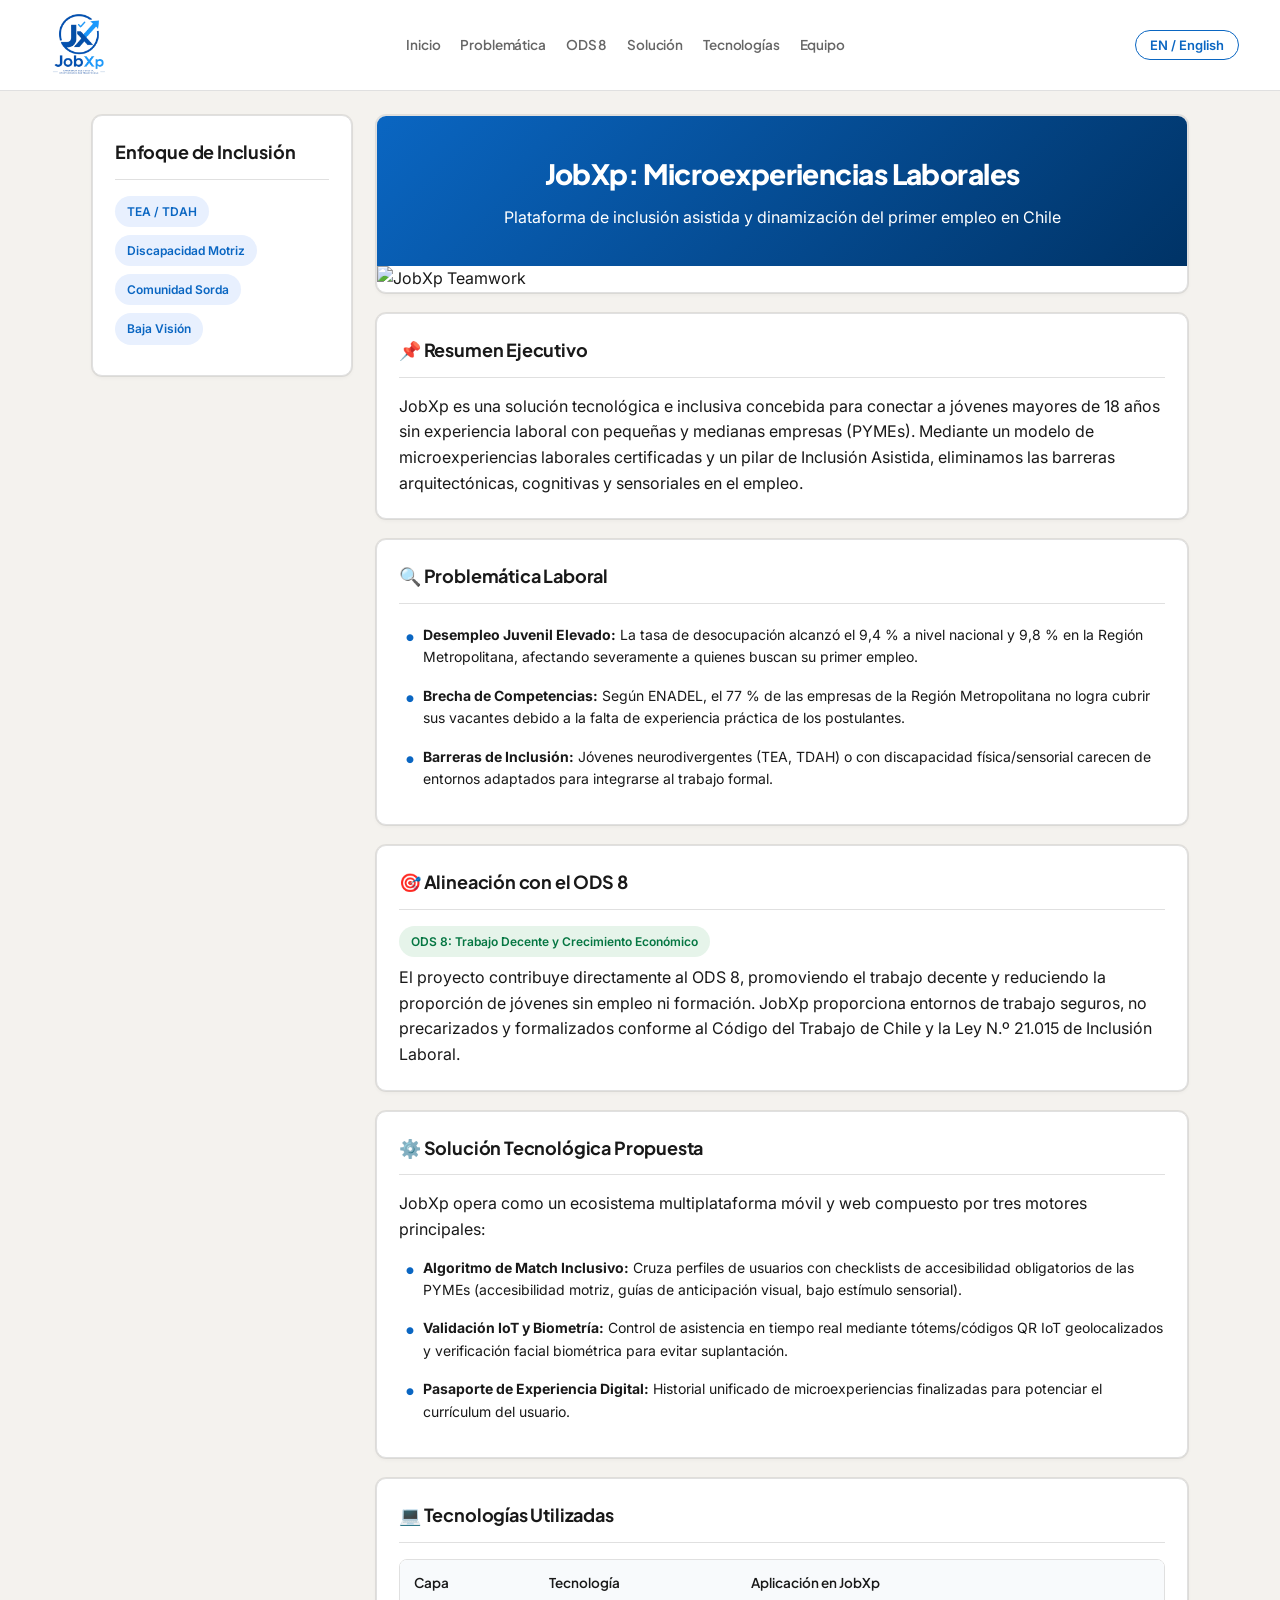
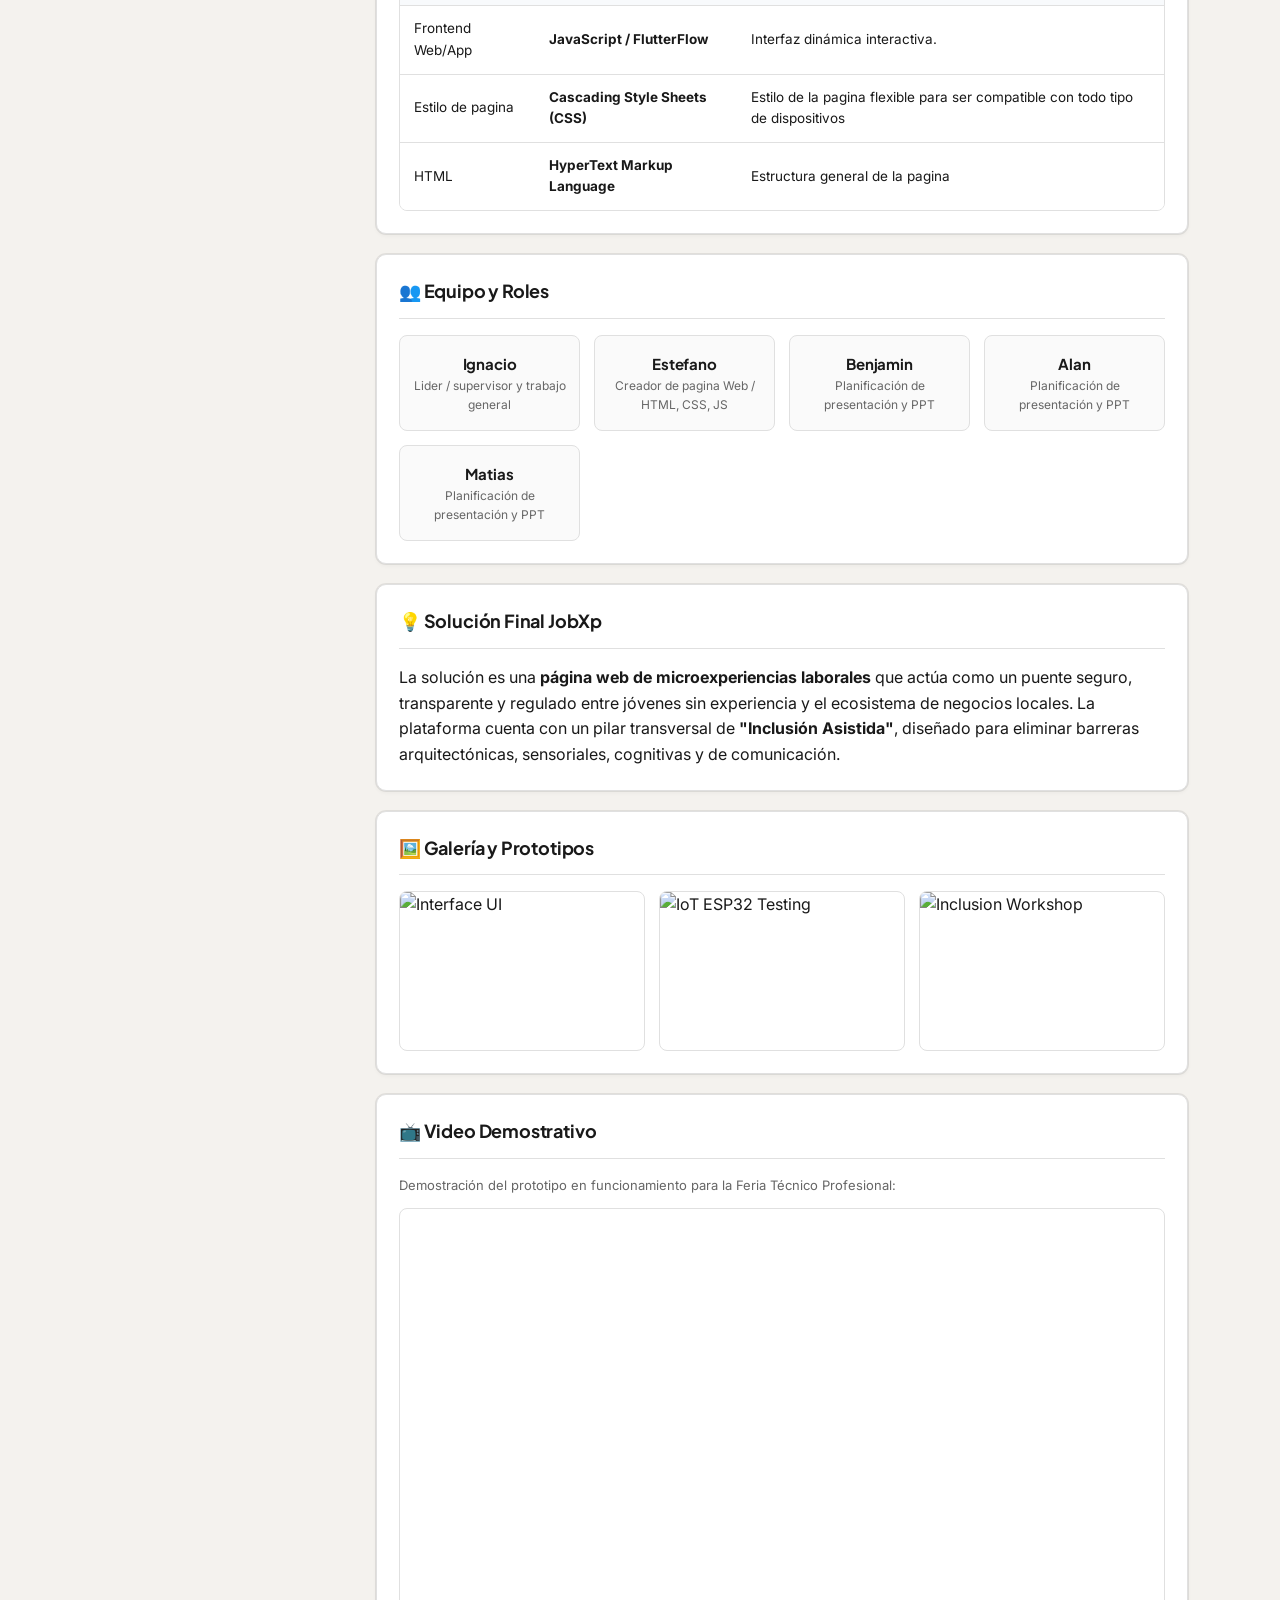
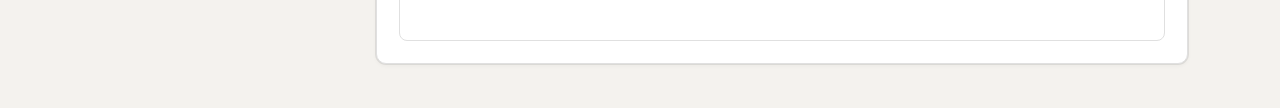
==== index.html @ cc64b08b "sdsdsd" ====
<!DOCTYPE html>
<html lang="es">

<head>
    <meta charset="UTF-8">
    <meta name="viewport" content="width=device-width, initial-scale=1.0">
    <title>JobXp - Conectando Talento Joven e Inclusión Laboral</title>
    <link rel="stylesheet" href="static/css/style.css">
</head>

<body>

    <header>
        <div class="nav-container">
            <div class="logo">
                <img src="static/images/Logo.png" alt="Logo">
            </div>

            <ul class="nav-menu">
                <li class="nav-item"><a href="#intro" data-es="Inicio" data-en="Home">Inicio</a></li>
                <li class="nav-item"><a href="#problem" data-es="Problemática" data-en="Problem">Problemática</a></li>
                <li class="nav-item"><a href="#ods" data-es="ODS 8" data-en="SDG 8">ODS 8</a></li>
                <li class="nav-item"><a href="#solution" data-es="Solución" data-en="Solution">Solución</a></li>
                <li class="nav-item"><a href="#tech" data-es="Tecnologías" data-en="Tech Stack">Tecnologías</a></li>
                <li class="nav-item"><a href="#team" data-es="Equipo" data-en="Team">Equipo</a></li>
            </ul>
            <button class="lang-btn" id="langBtn">EN / English</button>
        </div>
    </header>

    <div class="main-container">

        <aside>
            <div class="card card-hover">
                <div class="card-header">
                    <h3 class="card-title" data-es="Enfoque de Inclusión" data-en="Inclusion Focus">Enfoque de Inclusión
                    </h3>
                </div>
                <span class="badge" data-es="TEA / TDAH" data-en="ASD / ADHD">TEA / TDAH</span>
                <span class="badge" data-es="Discapacidad Motriz" data-en="Motor Disability">Discapacidad Motriz</span>
                <span class="badge" data-es="Comunidad Sorda" data-en="Deaf Community">Comunidad Sorda</span>
                <span class="badge" data-es="Baja Visión" data-en="Low Vision">Baja Visión</span>
            </div>
        </aside>

        <main>

            <section class="card hero-card card-hover" id="intro">
                <div class="hero-banner">
                    <h1 data-es="JobXp: Microexperiencias Laborales" data-en="JobXp: Work Micro-Experiences">JobXp:
                        Microexperiencias Laborales</h1>
                    <p data-es="Plataforma de inclusión asistida y dinamización del primer empleo en Chile"
                        data-en="Assisted inclusion platform boosting youth first-job opportunities in Chile">Plataforma
                        de inclusión asistida y dinamización del primer empleo en Chile</p>
                </div>
                <div class="hero-img-wrapper">
                    <img src="https://images.unsplash.com/photo-1522071820081-009f0129c71c?auto=format&fit=crop&w=1000&q=80"
                        alt="JobXp Teamwork" class="hero-img">
                </div>
            </section>

            <section class="card card-hover">
                <div class="card-header">
                    <h2 class="card-title" data-es="📌 Resumen Ejecutivo" data-en="📌 Executive Summary">📌 Resumen
                        Ejecutivo</h2>
                </div>
                <p class="text-interactive"
                    data-es="JobXp es una solución tecnológica e inclusiva concebida para conectar a jóvenes mayores de 18 años sin experiencia laboral con pequeñas y medianas empresas (PYMEs). Mediante un modelo de microexperiencias laborales certificadas y un pilar de Inclusión Asistida, eliminamos las barreras arquitectónicas, cognitivas y sensoriales en el empleo."
                    data-en="JobXp is an inclusive tech solution designed to connect young adults (+18) without work experience with small and medium businesses (SMEs). Through a certified work micro-experience model and an Assisted Inclusion pillar, we eliminate architectural, cognitive, and sensory barriers to employment.">
                    JobXp es una solución tecnológica e inclusiva concebida para conectar a jóvenes mayores de 18 años
                    sin experiencia laboral con pequeñas y medianas empresas (PYMEs). Mediante un modelo de
                    microexperiencias laborales certificadas y un pilar de Inclusión Asistida, eliminamos las barreras
                    arquitectónicas, cognitivas y sensoriales en el empleo.
                </p>
            </section>

            <section id="problem" class="card card-hover">
                <div class="card-header">
                    <h2 class="card-title" data-es="🔍 Problemática Laboral" data-en="🔍 Labor Problem Breakdown">🔍
                        Problemática Laboral</h2>
                </div>
                <ul class="list-styled">
                    <li data-es="<strong>Desempleo Juvenil Elevado:</strong> La tasa de desocupación alcanzó el 9,4 % a nivel nacional y 9,8 % en la Región Metropolitana, afectando severamente a quienes buscan su primer empleo."
                        data-en="<strong>High Youth Unemployment:</strong> Unemployment reached 9.4% nationally and 9.8% in the Santiago Metropolitan Region, severely impacting first-time job seekers.">
                        <strong>Desempleo Juvenil Elevado:</strong> La tasa de desocupación alcanzó el 9,4 % a nivel
                        nacional y 9,8 % en la Región Metropolitana, afectando severamente a quienes buscan su primer
                        empleo.
                    </li>
                    <li data-es="<strong>Brecha de Competencias:</strong> Según ENADEL, el 77 % de las empresas de la Región Metropolitana no logra cubrir sus vacantes debido a la falta de experiencia práctica de los postulantes."
                        data-en="<strong>Skills Gap:</strong> According to ENADEL, 77% of companies in the Metropolitan Region fail to fill vacancies due to applicants' lack of practical experience.">
                        <strong>Brecha de Competencias:</strong> Según ENADEL, el 77 % de las empresas de la Región
                        Metropolitana no logra cubrir sus vacantes debido a la falta de experiencia práctica de los
                        postulantes.
                    </li>
                    <li data-es="<strong>Barreras de Inclusión:</strong> Jóvenes neurodivergentes (TEA, TDAH) o con discapacidad física/sensorial carecen de entornos adaptados para integrarse al trabajo formal."
                        data-en="<strong>Inclusion Barriers:</strong> Neurodivergent youth (ASD, ADHD) or those with physical/sensory disabilities lack adapted environments to enter formal employment.">
                        <strong>Barreras de Inclusión:</strong> Jóvenes neurodivergentes (TEA, TDAH) o con discapacidad
                        física/sensorial carecen de entornos adaptados para integrarse al trabajo formal.
                    </li>
                </ul>
            </section>

            <section id="ods" class="card card-hover">
                <div class="card-header">
                    <h2 class="card-title" data-es="🎯 Alineación con el ODS 8" data-en="🎯 Alignment with SDG 8">🎯
                        Alineación con el ODS 8</h2>
                </div>
                <span class="badge badge-ods">ODS 8: Trabajo Decente y Crecimiento Económico</span>
                <p class="section-text text-interactive"
                    data-es="El proyecto contribuye directamente al ODS 8, promoviendo el trabajo decente y reduciendo la proporción de jóvenes sin empleo ni formación. JobXp proporciona entornos de trabajo seguros, no precarizados y formalizados conforme al Código del Trabajo de Chile y la Ley N.º 21.015 de Inclusión Laboral."
                    data-en="The project directly contributes to SDG 8, promoting decent work and substantially reducing the proportion of youth not in employment or training. JobXp ensures safe, non-precarious, and regulated work environments in compliance with Chilean Labor Code and Inclusion Law No. 21.015.">
                    El proyecto contribuye directamente al ODS 8, promoviendo el trabajo decente y reduciendo la
                    proporción de jóvenes sin empleo ni formación. JobXp proporciona entornos de trabajo seguros, no
                    precarizados y formalizados conforme al Código del Trabajo de Chile y la Ley N.º 21.015 de Inclusión
                    Laboral.
                </p>
            </section>

            <section id="solution" class="card card-hover">
                <div class="card-header">
                    <h2 class="card-title" data-es="⚙️ Solución Tecnológica Propuesta"
                        data-en="⚙️ Proposed Tech Solution">⚙️ Solución Tecnológica Propuesta</h2>
                </div>
                <p class="text-interactive"
                    data-es="JobXp opera como un ecosistema multiplataforma móvil y web compuesto por tres motores principales:"
                    data-en="JobXp operates as a multiplatform mobile and web ecosystem powered by three core engines:">
                    JobXp opera como un ecosistema multiplataforma móvil y web compuesto por tres motores principales:
                </p>
                <ul class="list-styled list-margin">
                    <li data-es="<strong>Algoritmo de Match Inclusivo:</strong> Cruza perfiles de usuarios con checklists de accesibilidad obligatorios de las PYMEs (accesibilidad motriz, guías de anticipación visual, bajo estímulo sensorial)."
                        data-en="<strong>Inclusive Matching Algorithm:</strong> Cross-references user profiles with mandatory SME accessibility checklists (motor accessibility, visual anticipation guides, low sensory stimulation).">
                        <strong>Algoritmo de Match Inclusivo:</strong> Cruza perfiles de usuarios con checklists de
                        accesibilidad obligatorios de las PYMEs (accesibilidad motriz, guías de anticipación visual,
                        bajo estímulo sensorial).
                    </li>
                    <li data-es="<strong>Validación IoT y Biometría:</strong> Control de asistencia en tiempo real mediante tótems/códigos QR IoT geolocalizados y verificación facial biométrica para evitar suplantación."
                        data-en="<strong>IoT & Biometric Validation:</strong> Real-time attendance check using geofenced IoT QR codes and biometric facial recognition to prevent impersonation.">
                        <strong>Validación IoT y Biometría:</strong> Control de asistencia en tiempo real mediante
                        tótems/códigos QR IoT geolocalizados y verificación facial biométrica para evitar suplantación.
                    </li>
                    <li data-es="<strong>Pasaporte de Experiencia Digital:</strong> Historial unificado de microexperiencias finalizadas para potenciar el currículum del usuario."
                        data-en="<strong>Digital Experience Passport:</strong> Unified history of completed micro-experiences to boost the user's resume.">
                        <strong>Pasaporte de Experiencia Digital:</strong> Historial unificado de microexperiencias
                        finalizadas para potenciar el currículum del usuario.
                    </li>
                </ul>
            </section>

            <section id="tech" class="card card-hover">
                <div class="card-header">
                    <h2 class="card-title" data-es="💻 Tecnologías Utilizadas" data-en="💻 Tech Stack Overview">💻
                        Tecnologías Utilizadas</h2>
                </div>
                <div class="table-wrapper">
                    <table>
                        <thead>
                            <tr>
                                <th data-es="Capa" data-en="Layer">Capa</th>
                                <th data-es="Tecnología" data-en="Technology">Tecnología</th>
                                <th data-es="Aplicación en JobXp" data-en="Application in JobXp">Aplicación en JobXp
                                </th>
                            </tr>
                        </thead>
                        <tbody>
                            <tr>
                                <td>Frontend Web/App</td>
                                <td><strong>JavaScript / FlutterFlow</strong></td>
                                <td data-es="Interfaz dinámica adaptativa, lector de QR e interactividad bilingüe."
                                    data-en="Adaptive dynamic UI, QR reader, and bilingual interactivity.">Interfaz
                                    dinámica interactiva.</td>
                            </tr>
                            <tr>
                                <td>Estilo de pagina</td>
                                <td><strong> Cascading Style Sheets (CSS)</strong></td>
                                <td data-es="Validación biométrica entre cédula oficial y selfie facial."
                                    data-en="Biometric validation between official ID and facial selfie.">Estilo de la
                                    pagina flexible para ser compatible con todo tipo de dispositivos</td>
                            </tr>
                            <tr>
                                <td>HTML</td>
                                <td><strong>HyperText Markup Language</strong></td>
                                <td data-es="Validación biométrica entre cédula oficial y selfie facial."
                                    data-en="Biometric validation between official ID and facial selfie.">Estructura
                                    general de la pagina</td>
                            </tr>
                        </tbody>
                    </table>
                </div>
            </section>

            <section id="team" class="card card-hover">
                <div class="card-header">
                    <h2 class="card-title" data-es="👥 Equipo y Roles" data-en="👥 Team & Roles">👥 Equipo y Roles</h2>
                </div>
                <div class="team-grid">
                    <div class="team-member">
                        <h4>Ignacio</h4>
                        <p data-es="Lider / supervisor y trabajo general"
                            data-en="Lider / supervisor y trabajo general">Lider / supervisor y trabajo general</p>
                    </div>
                    <div class="team-member">
                        <h4>Estefano</h4>
                        <p data-es="Creador de pagina Web / HTML, CSS, JS"
                            data-en="Creador de pagina Web / HTML, CSS, JS">Creador de pagina Web / HTML, CSS, JS</p>
                    </div>
                    <div class="team-member">
                        <h4>Benjamin</h4>
                        <p data-es="Planificación de presentación y PPT" data-en="Planificación de presentación y PPT">
                            Planificación de presentación y PPT</p>
                    </div>
                    <div class="team-member">
                        <h4>Alan</h4>
                        <p data-es="Planificación de presentación y PPT" data-en="Planificación de presentación y PPT">
                            Planificación de presentación y PPT</p>
                    </div>
                    <div class="team-member">
                        <h4>Matias</h4>
                        <p data-es="Planificación de presentación y PPT" data-en="Planificación de presentación y PPT">
                            Planificación de presentación y PPT</p>
                    </div>
                </div>
            </section>

            <section class="card card-hover">
                <div class="card-header">
                    <h2 class="card-title" data-es="💡 Solución Final JobXp" data-en="💡 JobXp Final Solution">💡
                        Solución Final JobXp</h2>
                </div>
                <p class="text-interactive"
                    data-es="La solución es una <strong>página web de microexperiencias laborales</strong> que actúa como un puente seguro, transparente y regulado entre jóvenes sin experiencia y el ecosistema de negocios locales. La plataforma cuenta con un pilar transversal de <strong>&quot;Inclusión Asistida&quot;</strong>, diseñado para eliminar barreras arquitectónicas, sensoriales, cognitivas y de comunicación."
                    data-en="The solution is a <strong>web platform for work micro-experiences</strong> that acts as a safe, transparent, and regulated bridge between youth without experience and the local business ecosystem. The platform features a cross-cutting <strong>&quot;Assisted Inclusion&quot;</strong> pillar, designed to eliminate architectural, sensory, cognitive, and communication barriers.">
                    La solución es una <strong>página web de microexperiencias laborales</strong> que actúa como un
                    puente seguro, transparente y regulado entre jóvenes sin experiencia y el ecosistema de negocios
                    locales. La plataforma cuenta con un pilar transversal de <strong>"Inclusión Asistida"</strong>,
                    diseñado para eliminar barreras arquitectónicas, sensoriales, cognitivas y de comunicación.
                </p>
            </section>

            <section class="card card-hover">
                <div class="card-header">
                    <h2 class="card-title" data-es="🖼️ Galería y Prototipos" data-en="🖼️ Gallery & Prototypes">🖼️
                        Galería y Prototipos</h2>
                </div>
                <div class="media-grid">
                    <div class="img-wrapper"><img
                            src="https://images.unsplash.com/photo-1551836022-d5d88e9218df?auto=format&fit=crop&w=500&q=80"
                            alt="Interface UI"></div>
                    <div class="img-wrapper"><img
                            src="https://images.unsplash.com/photo-1581092160607-ee22621dd758?auto=format&fit=crop&w=500&q=80"
                            alt="IoT ESP32 Testing"></div>
                    <div class="img-wrapper"><img
                            src="https://images.unsplash.com/photo-1531403009284-440f080d1e12?auto=format&fit=crop&w=500&q=80"
                            alt="Inclusion Workshop"></div>
                </div>
            </section>

            <section class="card card-hover">
                <div class="card-header">
                    <h2 class="card-title" data-es="📺 Video Demostrativo" data-en="📺 Video Demonstration">📺 Video
                        Demostrativo</h2>
                </div>
                <p class="section-subtitle"
                    data-es="Demostración del prototipo en funcionamiento para la Feria Técnico Profesional:"
                    data-en="Prototype demonstration in action for the Technical Professional Fair:">
                    Demostración del prototipo en funcionamiento para la Feria Técnico Profesional:
                </p>
                <div class="video-container">
                    <iframe src="https://www.youtube.com/embed/dQw4w9WgXcQ" title="Demo JobXp" allowfullscreen></iframe>
                </div>
            </section>

        </main>
    </div>

    <script src="static/js/script.js"></script>
</body>

</html>
---- static/css/style.css ----
@import url('https://fonts.googleapis.com/css2?family=Inter:wght@400;500;600&family=Plus+Jakarta+Sans:wght@600;700;800&display=swap');

:root {
    --linkedin-blue: #0a66c2;
    --linkedin-hover-blue: #004182;
    --linkedin-light-blue: #e8f0fe;
    --linkedin-bg: #f4f2ee;
    --linkedin-card-bg: #ffffff;
    --linkedin-text-primary: #191919;
    --linkedin-text-secondary: #666666;
    --linkedin-border: #e0e0e0;
    --linkedin-green: #057642;
    --linkedin-green-hover: #034e2b;
    --shadow-soft: 0 0 0 1px rgba(0,0,0,0.08), 0 2px 4px rgba(0,0,0,0.04);
    --shadow-hover: 0 12px 24px -6px rgba(10, 102, 194, 0.12), 0 4px 12px rgba(0,0,0,0.08);
    --transition-smooth: all 0.3s cubic-bezier(0.25, 0.8, 0.25, 1);
}

html {
    scroll-behavior: smooth;
}

* {
    box-sizing: border-box;
    margin: 0;
    padding: 0;
    font-family: 'Inter', system-ui, -apple-system, BlinkMacSystemFont, "Segoe UI", Roboto, sans-serif;
}

body {
    background-color: var(--linkedin-bg);
    color: var(--linkedin-text-primary);
    line-height: 1.6;
}

h1, h2, h3, h4, .card-title, .brand-name, .nav-item a {
    font-family: 'Plus Jakarta Sans', sans-serif;
    letter-spacing: -0.01em;
}

header {
    background-color: var(--linkedin-card-bg);
    border-bottom: 1px solid var(--linkedin-border);
    position: sticky;
    top: 0;
    z-index: 100;
    padding: 0 16px;
    transition: var(--transition-smooth);
}

header:hover {
    box-shadow: 0 4px 12px rgba(0, 0, 0, 0.05);
}

.nav-container {
    display: flex;
    align-items: center;
    justify-content: space-between;
    height: 90px;
    padding: 0 25px;
}

.logo {
    display: flex;
    align-items: center;
    height: 100%;
}

.logo img {
    height: 75px;
    width: auto;
    object-fit: contain;
}

.logo-area {
    display: flex;
    align-items: center;
    gap: 8px;
    text-decoration: none;
    transition: var(--transition-smooth);
}

.logo-area:hover {
    transform: scale(1.03);
}

.logo-box {
    background-color: var(--linkedin-blue);
    color: white;
    font-weight: bold;
    padding: 4px 8px;
    border-radius: 4px;
    font-size: 18px;
    transition: var(--transition-smooth);
}

.logo-area:hover .logo-box {
    background-color: var(--linkedin-hover-blue);
    box-shadow: 0 2px 8px rgba(10, 102, 194, 0.3);
}

.brand-name {
    font-size: 20px;
    font-weight: bold;
    color: var(--linkedin-blue);
}

.nav-menu {
    display: flex;
    gap: 20px;
    list-style: none;
    align-items: center;
}

.nav-item a {
    text-decoration: none;
    color: var(--linkedin-text-secondary);
    font-size: 13.5px;
    font-weight: 600;
    position: relative;
    padding: 6px 0;
    transition: color 0.2s ease;
}

.nav-item a::after {
    content: '';
    position: absolute;
    width: 0%;
    height: 2px;
    bottom: 0;
    left: 0;
    background-color: var(--linkedin-blue);
    transition: width 0.3s cubic-bezier(0.25, 0.8, 0.25, 1);
}

.nav-item a:hover {
    color: var(--linkedin-blue);
}

.nav-item a:hover::after {
    width: 100%;
}

.lang-btn {
    background-color: transparent;
    border: 1.5px solid var(--linkedin-blue);
    color: var(--linkedin-blue);
    padding: 6px 14px;
    border-radius: 20px;
    font-weight: 600;
    font-size: 13px;
    cursor: pointer;
    transition: var(--transition-smooth);
}

.lang-btn:hover {
    background-color: var(--linkedin-blue);
    color: white;
    box-shadow: 0 4px 10px rgba(10, 102, 194, 0.25);
    transform: translateY(-1px);
}

.lang-btn:active {
    transform: translateY(0);
}

.main-container {
    max-width: 1128px;
    margin: 24px auto;
    padding: 0 16px;
    display: grid;
    grid-template-columns: 260px 1fr;
    gap: 24px;
}

@media (max-width: 850px) {
    .main-container {
        grid-template-columns: 1fr;
    }
    .nav-menu {
        display: none;
    }
}

.card {
    background-color: var(--linkedin-card-bg);
    border: 1px solid var(--linkedin-border);
    border-radius: 10px;
    padding: 22px;
    margin-bottom: 20px;
    box-shadow: var(--shadow-soft);
    transition: var(--transition-smooth);
    position: relative;
}

.card-hover:hover {
    transform: translateY(-4px);
    box-shadow: var(--shadow-hover);
    border-color: rgba(10, 102, 194, 0.3);
}

.hero-card {
    padding: 0;
    overflow: hidden;
}

.card-header {
    border-bottom: 1px solid var(--linkedin-border);
    padding-bottom: 12px;
    margin-bottom: 16px;
    transition: border-color 0.3s ease;
}

.card:hover .card-header {
    border-color: #cbd5e1;
}

.card-title {
    font-size: 18px;
    font-weight: 700;
    color: var(--linkedin-text-primary);
    transition: color 0.2s ease;
}

.card:hover .card-title {
    color: var(--linkedin-blue);
}

.card-subtitle {
    font-size: 13px;
    color: var(--linkedin-text-secondary);
    margin-bottom: 12px;
}

p.text-interactive {
    transition: color 0.2s ease, background-color 0.2s ease;
    border-radius: 4px;
    padding: 2px 4px;
    margin: -2px -4px;
}

p.text-interactive:hover {
    background-color: #f8fafc;
    color: #000000;
}

.section-text {
    margin-top: 10px;
}

.section-subtitle {
    font-size: 13px;
    color: var(--linkedin-text-secondary);
}

.hero-banner {
    background: linear-gradient(135deg, #0a66c2 0%, #003366 100%);
    color: white;
    padding: 36px 24px;
    text-align: center;
    position: relative;
    overflow: hidden;
}

.hero-banner h1 {
    font-size: 28px;
    font-weight: 800;
    margin-bottom: 8px;
    letter-spacing: -0.02em;
}

.hero-img-wrapper {
    overflow: hidden;
    max-height: 280px;
}

.hero-img {
    width: 100%;
    height: 100%;
    object-fit: cover;
    display: block;
    transition: transform 0.6s cubic-bezier(0.25, 0.8, 0.25, 1);
}

.hero-card:hover .hero-img {
    transform: scale(1.04);
}

.badge {
    display: inline-block;
    background-color: var(--linkedin-light-blue);
    color: var(--linkedin-blue);
    padding: 6px 12px;
    border-radius: 16px;
    font-size: 12px;
    font-weight: 600;
    margin-right: 6px;
    margin-bottom: 8px;
    transition: var(--transition-smooth);
    cursor: default;
}

.badge:hover {
    background-color: var(--linkedin-blue);
    color: white;
    transform: translateY(-2px) scale(1.03);
    box-shadow: 0 4px 8px rgba(10, 102, 194, 0.2);
}

.badge-ods {
    background-color: #e6f4ea;
    color: var(--linkedin-green);
}

.badge-ods:hover {
    background-color: var(--linkedin-green);
    color: white;
    box-shadow: 0 4px 8px rgba(5, 118, 66, 0.2);
}

ul.list-styled {
    list-style: none;
    padding-left: 0;
}

ul.list-styled li {
    position: relative;
    padding-left: 24px;
    padding-top: 4px;
    padding-bottom: 4px;
    margin-bottom: 8px;
    font-size: 14px;
    border-radius: 6px;
    transition: var(--transition-smooth);
}

ul.list-styled li::before {
    content: "•";
    color: var(--linkedin-blue);
    font-weight: bold;
    font-size: 22px;
    position: absolute;
    left: 6px;
    top: -1px;
    transition: transform 0.2s ease, color 0.2s ease;
}

ul.list-styled li:hover {
    background-color: rgba(10, 102, 194, 0.04);
    padding-left: 28px;
}

ul.list-styled li:hover::before {
    transform: scale(1.3);
    color: var(--linkedin-hover-blue);
}

.list-margin {
    margin-top: 10px;
}

.table-wrapper {
    overflow-x: auto;
    border-radius: 8px;
    border: 1px solid var(--linkedin-border);
    margin-top: 12px;
}

table {
    width: 100%;
    border-collapse: collapse;
    font-size: 13.5px;
    background-color: white;
}

th, td {
    padding: 12px 14px;
    text-align: left;
    border-bottom: 1px solid var(--linkedin-border);
    transition: background-color 0.2s ease;
}

th {
    background-color: #f8fafc;
    font-weight: 600;
    color: var(--linkedin-text-primary);
    font-family: 'Plus Jakarta Sans', sans-serif;
}

tr:last-child td {
    border-bottom: none;
}

tbody tr:hover td {
    background-color: #f1f5f9;
}

.media-grid {
    display: grid;
    grid-template-columns: repeat(auto-fit, minmax(200px, 1fr));
    gap: 14px;
    margin-top: 12px;
}

.img-wrapper {
    overflow: hidden;
    border-radius: 8px;
    border: 1px solid var(--linkedin-border);
    height: 160px;
}

.img-wrapper img {
    width: 100%;
    height: 100%;
    object-fit: cover;
    transition: transform 0.4s ease;
}

.img-wrapper:hover img {
    transform: scale(1.08);
}

.video-container {
    position: relative;
    padding-bottom: 56.25%;
    height: 0;
    overflow: hidden;
    border-radius: 8px;
    margin-top: 12px;
    border: 1px solid var(--linkedin-border);
    transition: var(--transition-smooth);
}

.video-container:hover {
    box-shadow: 0 6px 16px rgba(0,0,0,0.12);
}

.video-container iframe {
    position: absolute;
    top: 0;
    left: 0;
    width: 100%;
    height: 100%;
    border: 0;
}

.team-grid {
    display: grid;
    grid-template-columns: repeat(auto-fit, minmax(180px, 1fr));
    gap: 14px;
    margin-top: 12px;
}

.team-member {
    border: 1px solid var(--linkedin-border);
    border-radius: 8px;
    padding: 16px 12px;
    text-align: center;
    background-color: #fafafa;
    transition: var(--transition-smooth);
}

.team-member:hover {
    background-color: #ffffff;
    border-color: var(--linkedin-blue);
    transform: translateY(-3px);
    box-shadow: 0 6px 12px rgba(10, 102, 194, 0.1);
}

.team-member h4 {
    font-size: 15px;
    color: var(--linkedin-text-primary);
    transition: color 0.2s ease;
}

.team-member:hover h4 {
    color: var(--linkedin-blue);
}

.team-member p {
    font-size: 12px;
    color: var(--linkedin-text-secondary);
}

.btn-link {
    display: block;
    width: 100%;
    text-align: center;
    color: white;
    padding: 10px 16px;
    border-radius: 20px;
    text-decoration: none;
    font-size: 13.5px;
    font-weight: 600;
    margin-top: 10px;
    transition: var(--transition-smooth);
}

.btn-github {
    background-color: var(--linkedin-blue);
}

.btn-github:hover {
    background-color: var(--linkedin-hover-blue);
    box-shadow: 0 4px 12px rgba(10, 102, 194, 0.3);
    transform: translateY(-2px);
}

.btn-pages {
    background-color: var(--linkedin-green);
}

.btn-pages:hover {
    background-color: var(--linkedin-green-hover);
    box-shadow: 0 4px 12px rgba(5, 118, 66, 0.3);
    transform: translateY(-2px);
}

.btn-link:active {
    transform: translateY(0);
}
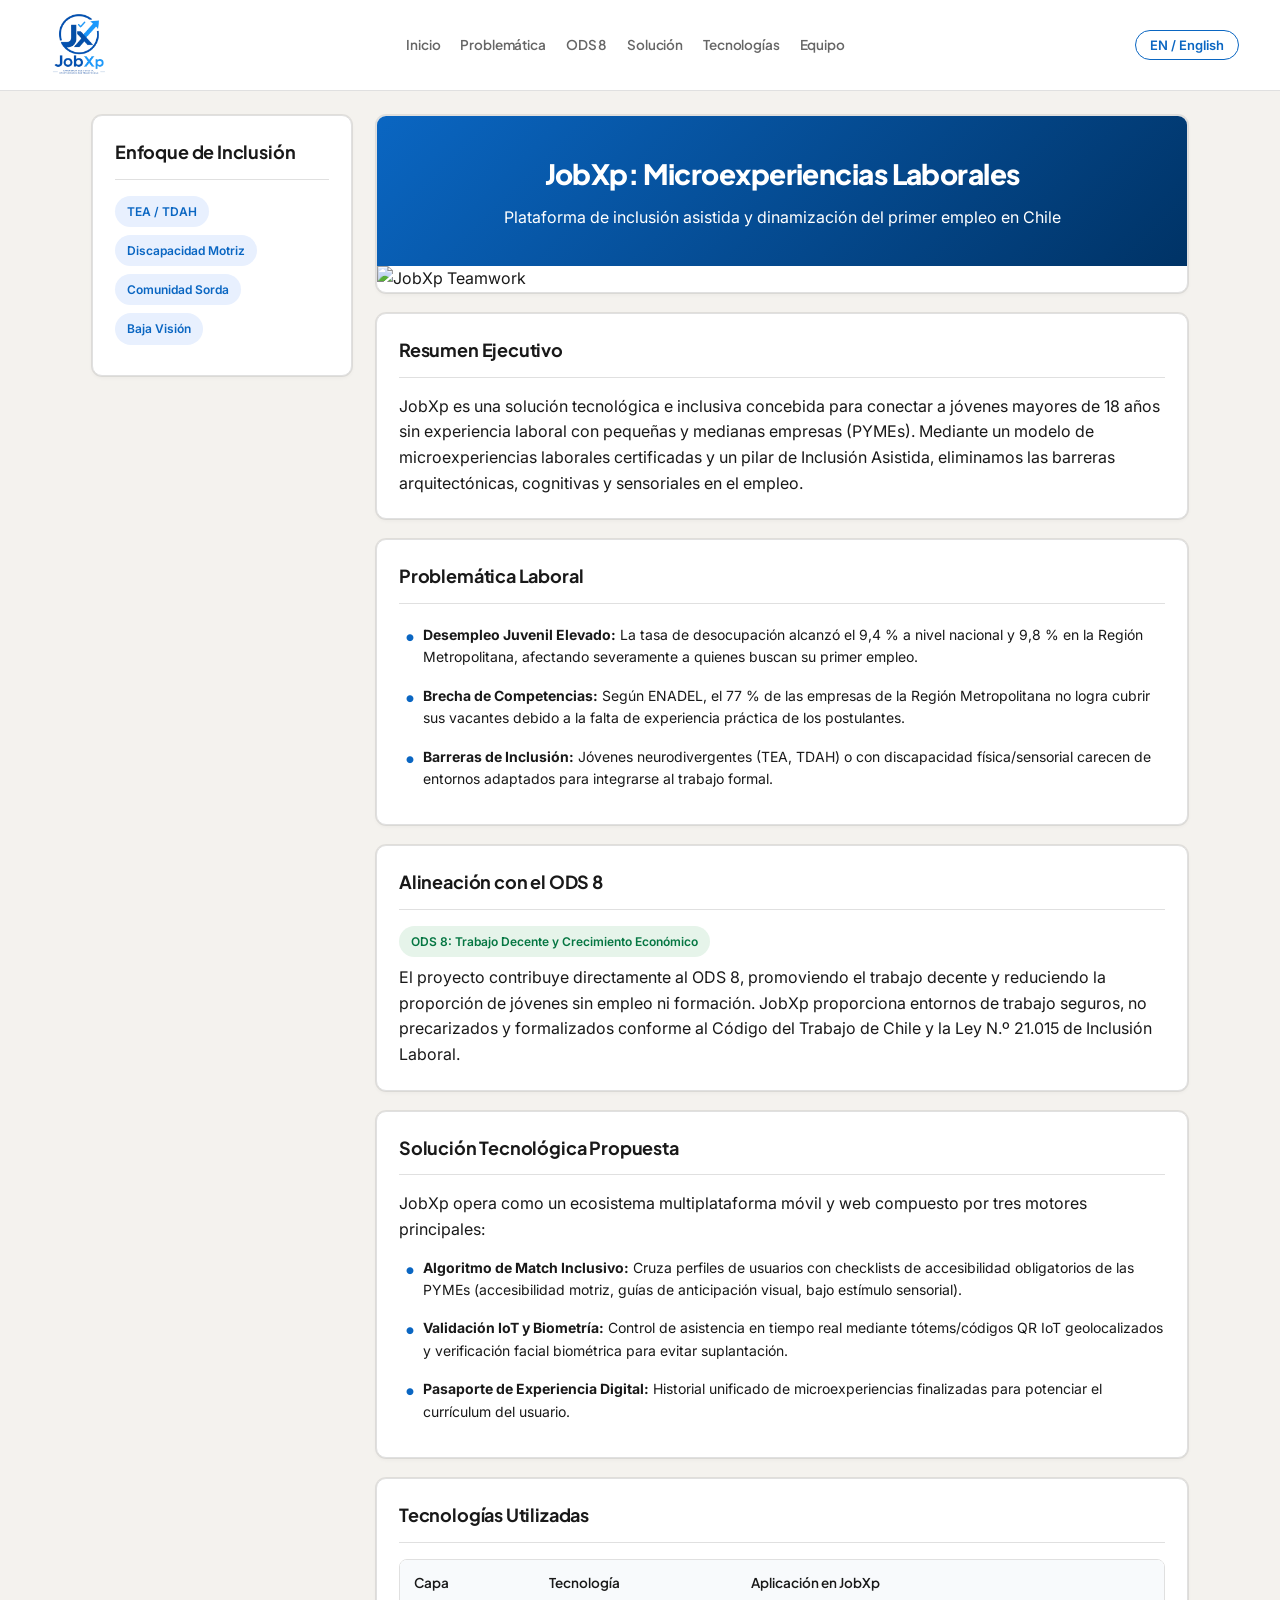
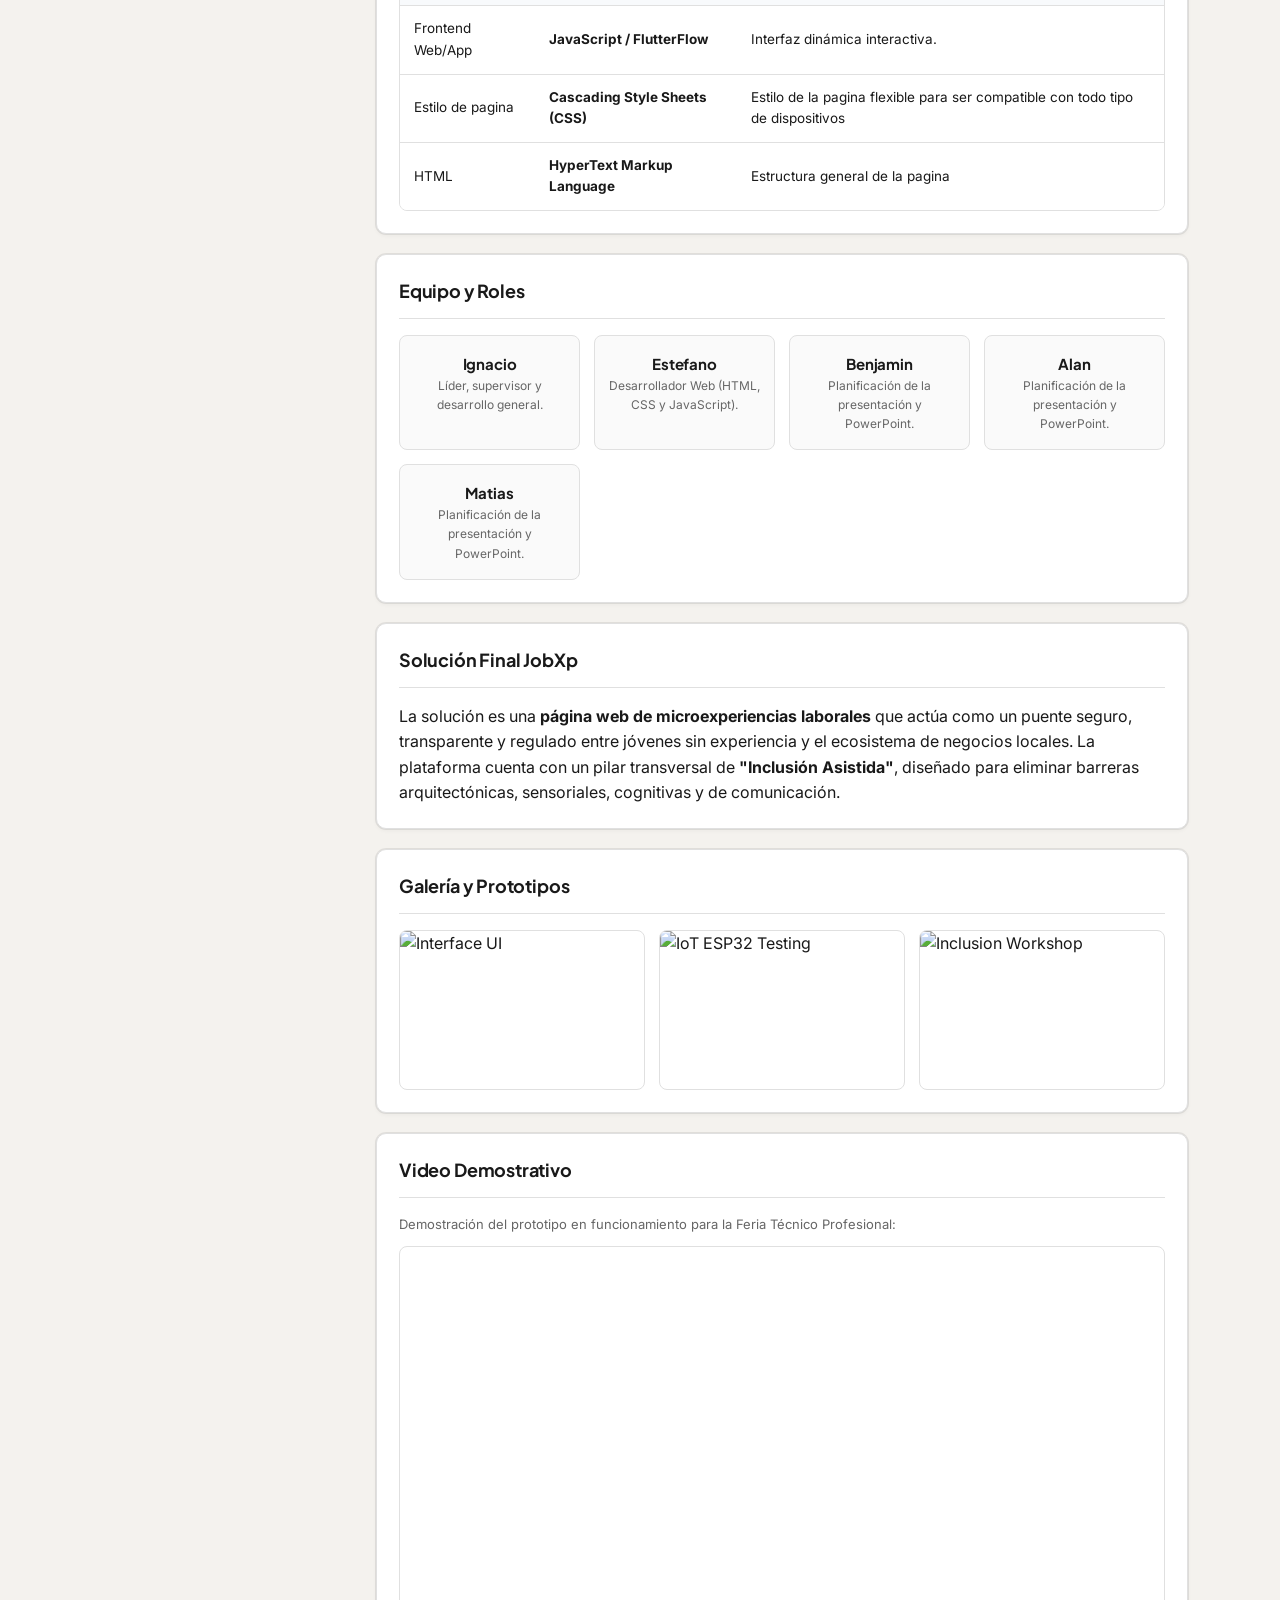
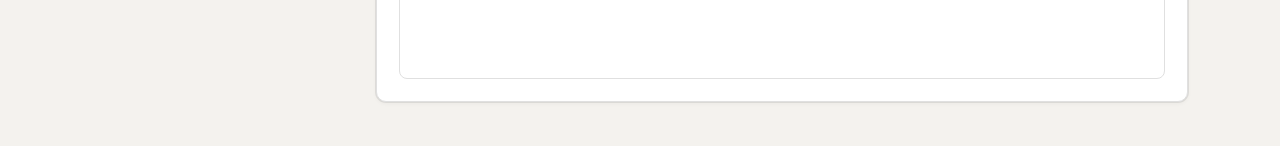
==== commit 60b62b85: "dsadasdsad" ====
--- a/index.html
+++ b/index.html
@@ -61,7 +61,7 @@
 
             <section class="card card-hover">
                 <div class="card-header">
-                    <h2 class="card-title" data-es="📌 Resumen Ejecutivo" data-en="📌 Executive Summary">📌 Resumen
+                    <h2 class="card-title" data-es=" Resumen Ejecutivo" data-en=" Executive Summary"> Resumen
                         Ejecutivo</h2>
                 </div>
                 <p class="text-interactive"
@@ -76,7 +76,7 @@
 
             <section id="problem" class="card card-hover">
                 <div class="card-header">
-                    <h2 class="card-title" data-es="🔍 Problemática Laboral" data-en="🔍 Labor Problem Breakdown">🔍
+                    <h2 class="card-title" data-es=" Problemática Laboral" data-en=" Labor Problem Breakdown">
                         Problemática Laboral</h2>
                 </div>
                 <ul class="list-styled">
@@ -102,7 +102,7 @@
 
             <section id="ods" class="card card-hover">
                 <div class="card-header">
-                    <h2 class="card-title" data-es="🎯 Alineación con el ODS 8" data-en="🎯 Alignment with SDG 8">🎯
+                    <h2 class="card-title" data-es=" Alineación con el ODS 8" data-en=" Alignment with SDG 8">
                         Alineación con el ODS 8</h2>
                 </div>
                 <span class="badge badge-ods">ODS 8: Trabajo Decente y Crecimiento Económico</span>
@@ -118,8 +118,8 @@
 
             <section id="solution" class="card card-hover">
                 <div class="card-header">
-                    <h2 class="card-title" data-es="⚙️ Solución Tecnológica Propuesta"
-                        data-en="⚙️ Proposed Tech Solution">⚙️ Solución Tecnológica Propuesta</h2>
+                    <h2 class="card-title" data-es=" Solución Tecnológica Propuesta"
+                        data-en=" Proposed Tech Solution"> Solución Tecnológica Propuesta</h2>
                 </div>
                 <p class="text-interactive"
                     data-es="JobXp opera como un ecosistema multiplataforma móvil y web compuesto por tres motores principales:"
@@ -148,7 +148,7 @@
 
             <section id="tech" class="card card-hover">
                 <div class="card-header">
-                    <h2 class="card-title" data-es="💻 Tecnologías Utilizadas" data-en="💻 Tech Stack Overview">💻
+                    <h2 class="card-title" data-es=" Tecnologías Utilizadas" data-en=" Tech Stack Overview">
                         Tecnologías Utilizadas</h2>
                 </div>
                 <div class="table-wrapper">
@@ -188,42 +188,68 @@
                 </div>
             </section>
 
-            <section id="team" class="card card-hover">
-                <div class="card-header">
-                    <h2 class="card-title" data-es="👥 Equipo y Roles" data-en="👥 Team & Roles">👥 Equipo y Roles</h2>
-                </div>
-                <div class="team-grid">
-                    <div class="team-member">
-                        <h4>Ignacio</h4>
-                        <p data-es="Lider / supervisor y trabajo general"
-                            data-en="Lider / supervisor y trabajo general">Lider / supervisor y trabajo general</p>
-                    </div>
-                    <div class="team-member">
-                        <h4>Estefano</h4>
-                        <p data-es="Creador de pagina Web / HTML, CSS, JS"
-                            data-en="Creador de pagina Web / HTML, CSS, JS">Creador de pagina Web / HTML, CSS, JS</p>
-                    </div>
-                    <div class="team-member">
-                        <h4>Benjamin</h4>
-                        <p data-es="Planificación de presentación y PPT" data-en="Planificación de presentación y PPT">
-                            Planificación de presentación y PPT</p>
-                    </div>
-                    <div class="team-member">
-                        <h4>Alan</h4>
-                        <p data-es="Planificación de presentación y PPT" data-en="Planificación de presentación y PPT">
-                            Planificación de presentación y PPT</p>
-                    </div>
-                    <div class="team-member">
-                        <h4>Matias</h4>
-                        <p data-es="Planificación de presentación y PPT" data-en="Planificación de presentación y PPT">
-                            Planificación de presentación y PPT</p>
-                    </div>
-                </div>
-            </section>
+<section id="team" class="card card-hover">
+    <div class="card-header">
+        <h2 class="card-title"
+            data-es="Equipo y Roles"
+            data-en="Team and Roles">
+            Equipo y Roles
+        </h2>
+    </div>
+
+    <div class="team-grid">
+
+        <div class="team-member">
+            <h4>Ignacio</h4>
+            <p
+                data-es="Líder, supervisor y desarrollo general."
+                data-en="Leader, supervisor and general development.">
+                Líder, supervisor y desarrollo general.
+            </p>
+        </div>
+
+        <div class="team-member">
+            <h4>Estefano</h4>
+            <p
+                data-es="Desarrollador Web (HTML, CSS y JavaScript)."
+                data-en="Web Developer (HTML, CSS and JavaScript).">
+                Desarrollador Web (HTML, CSS y JavaScript).
+            </p>
+        </div>
+
+        <div class="team-member">
+            <h4>Benjamin</h4>
+            <p
+                data-es="Planificación de la presentación y PowerPoint."
+                data-en="Presentation planning and PowerPoint.">
+                Planificación de la presentación y PowerPoint.
+            </p>
+        </div>
+
+        <div class="team-member">
+            <h4>Alan</h4>
+            <p
+                data-es="Planificación de la presentación y PowerPoint."
+                data-en="Presentation planning and PowerPoint.">
+                Planificación de la presentación y PowerPoint.
+            </p>
+        </div>
+
+        <div class="team-member">
+            <h4>Matias</h4>
+            <p
+                data-es="Planificación de la presentación y PowerPoint."
+                data-en="Presentation planning and PowerPoint.">
+                Planificación de la presentación y PowerPoint.
+            </p>
+        </div>
+
+    </div>
+</section>
 
             <section class="card card-hover">
                 <div class="card-header">
-                    <h2 class="card-title" data-es="💡 Solución Final JobXp" data-en="💡 JobXp Final Solution">💡
+                    <h2 class="card-title" data-es=" Solución Final JobXp" data-en=" JobXp Final Solution">
                         Solución Final JobXp</h2>
                 </div>
                 <p class="text-interactive"
@@ -238,7 +264,7 @@
 
             <section class="card card-hover">
                 <div class="card-header">
-                    <h2 class="card-title" data-es="🖼️ Galería y Prototipos" data-en="🖼️ Gallery & Prototypes">🖼️
+                    <h2 class="card-title" data-es=" Galería y Prototipos" data-en=" Gallery & Prototypes">
                         Galería y Prototipos</h2>
                 </div>
                 <div class="media-grid">
@@ -256,7 +282,7 @@
 
             <section class="card card-hover">
                 <div class="card-header">
-                    <h2 class="card-title" data-es="📺 Video Demostrativo" data-en="📺 Video Demonstration">📺 Video
+                    <h2 class="card-title" data-es=" Video Demostrativo" data-en=" Video Demonstration"> Video
                         Demostrativo</h2>
                 </div>
                 <p class="section-subtitle"
@@ -265,7 +291,7 @@
                     Demostración del prototipo en funcionamiento para la Feria Técnico Profesional:
                 </p>
                 <div class="video-container">
-                    <iframe src="https://www.youtube.com/embed/dQw4w9WgXcQ" title="Demo JobXp" allowfullscreen></iframe>
+                    <iframe src="" title="Demo JobXp" allowfullscreen></iframe>
                 </div>
             </section>
 
@@ -273,6 +299,4 @@
     </div>
 
     <script src="static/js/script.js"></script>
-</body>
-
-</html>+</body>
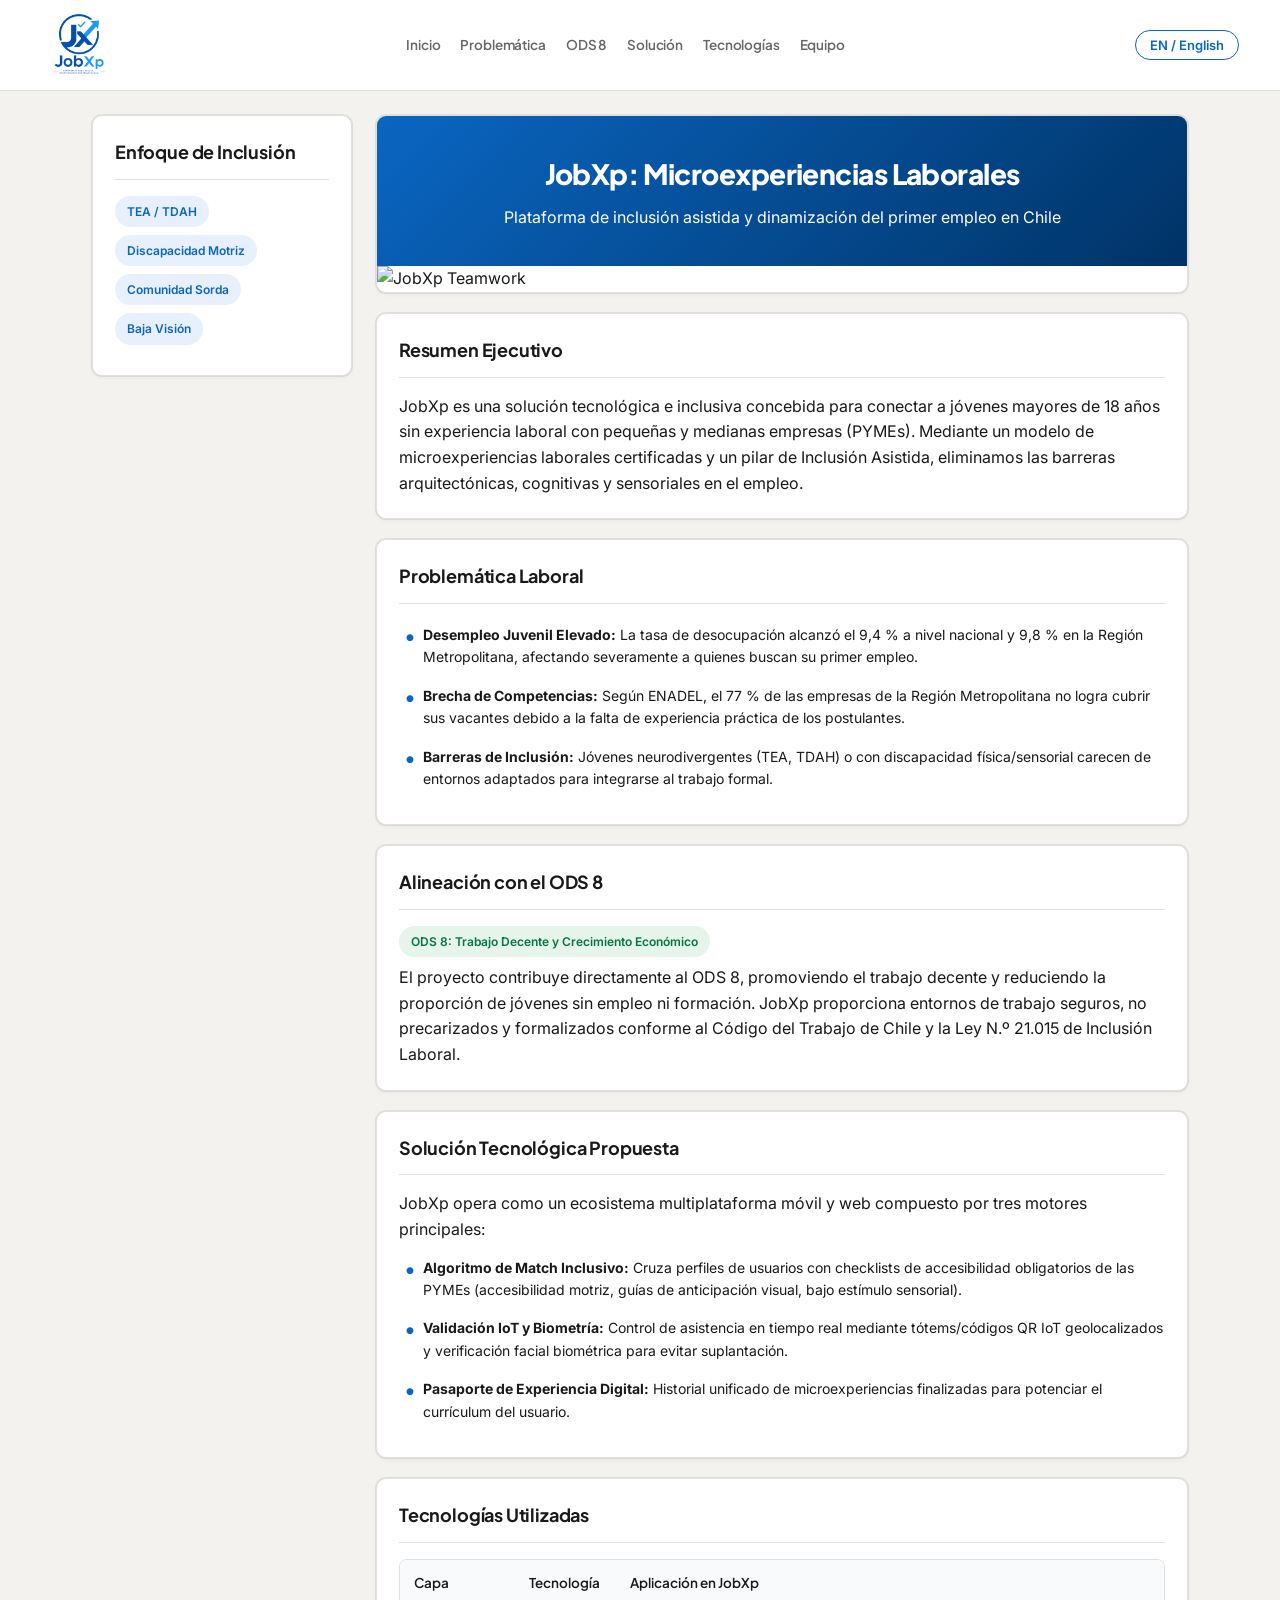
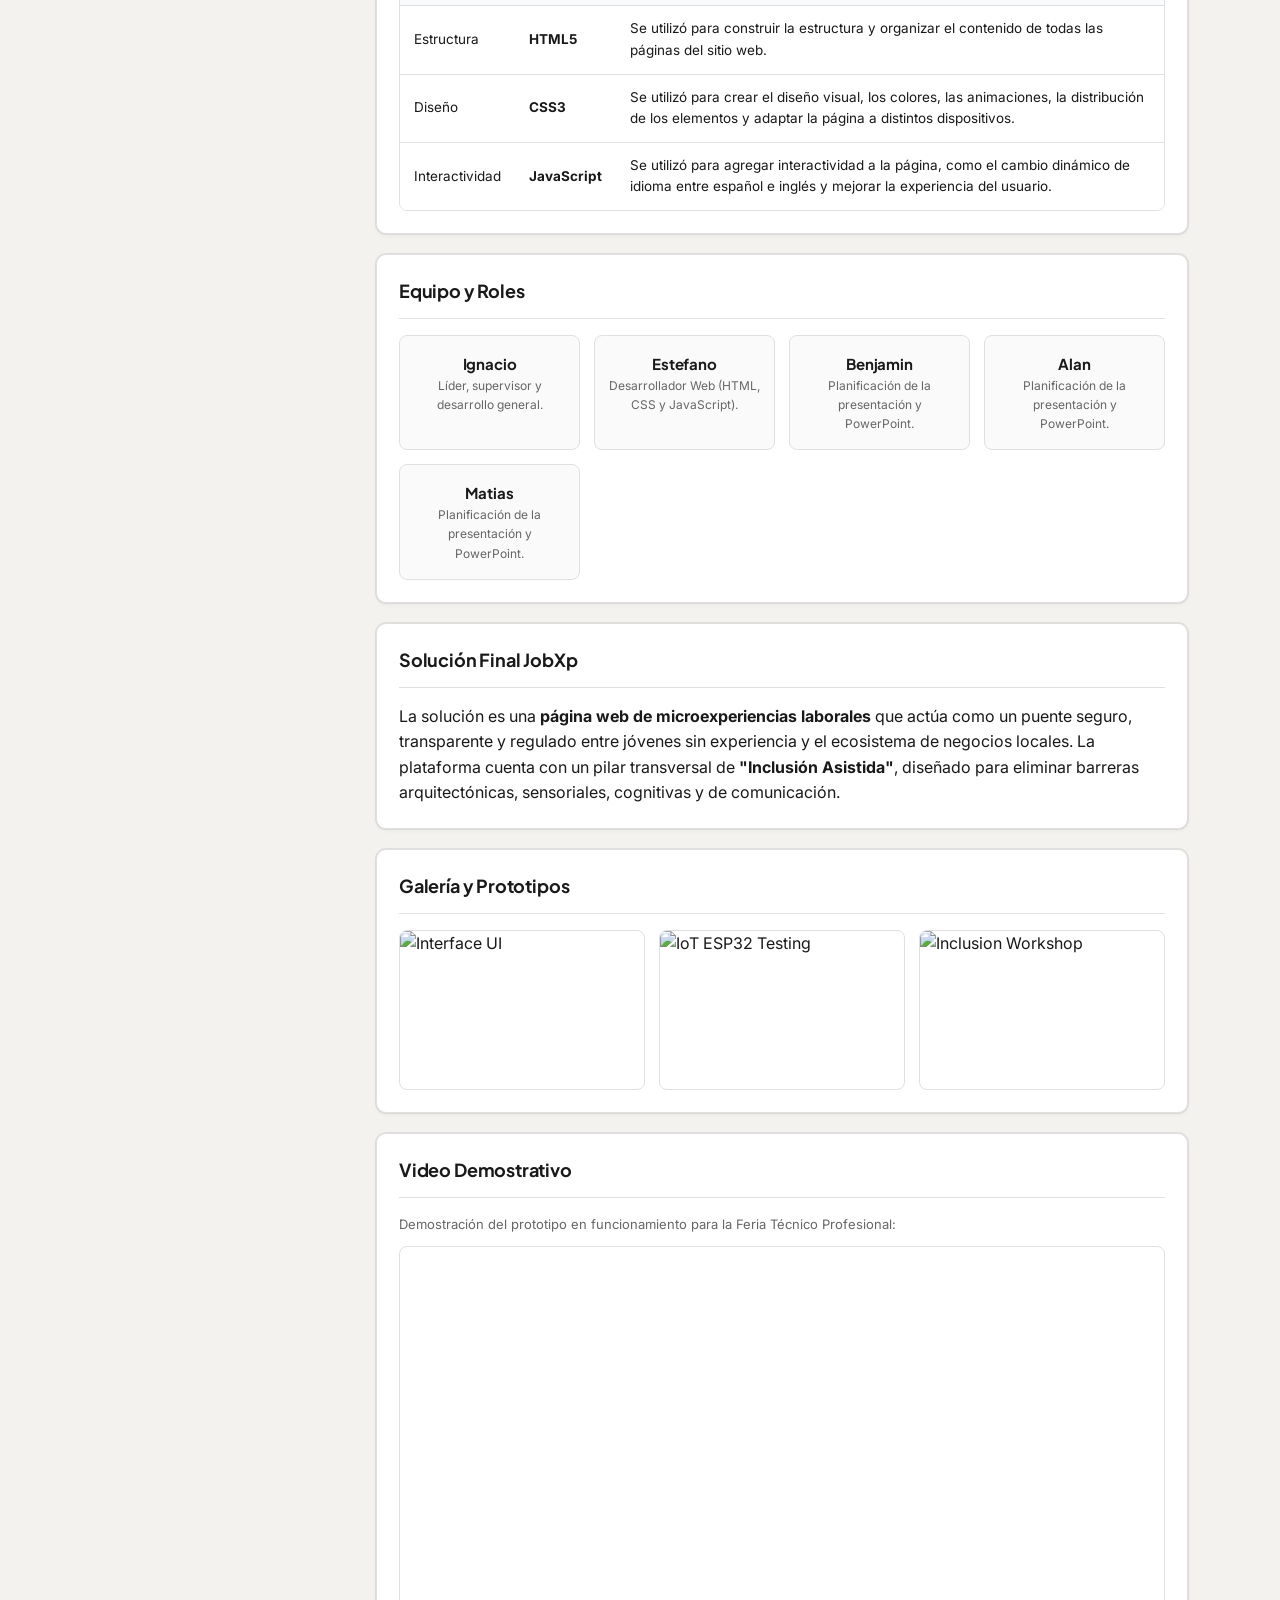
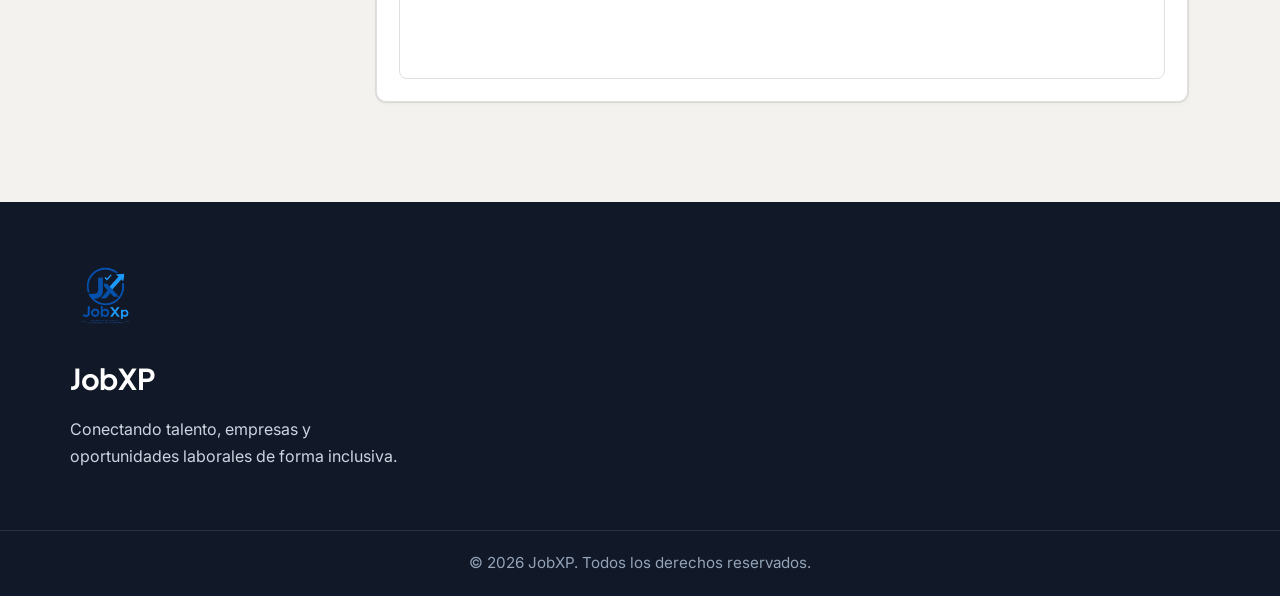
==== commit b60abdf0: "fereer" ====
--- a/index.html
+++ b/index.html
@@ -118,8 +118,8 @@
 
             <section id="solution" class="card card-hover">
                 <div class="card-header">
-                    <h2 class="card-title" data-es=" Solución Tecnológica Propuesta"
-                        data-en=" Proposed Tech Solution"> Solución Tecnológica Propuesta</h2>
+                    <h2 class="card-title" data-es=" Solución Tecnológica Propuesta" data-en=" Proposed Tech Solution">
+                        Solución Tecnológica Propuesta</h2>
                 </div>
                 <p class="text-interactive"
                     data-es="JobXp opera como un ecosistema multiplataforma móvil y web compuesto por tres motores principales:"
@@ -163,89 +163,90 @@
                         </thead>
                         <tbody>
                             <tr>
-                                <td>Frontend Web/App</td>
-                                <td><strong>JavaScript / FlutterFlow</strong></td>
-                                <td data-es="Interfaz dinámica adaptativa, lector de QR e interactividad bilingüe."
-                                    data-en="Adaptive dynamic UI, QR reader, and bilingual interactivity.">Interfaz
-                                    dinámica interactiva.</td>
+                                <td data-es="Estructura" data-en="Structure">Estructura</td>
+                                <td><strong>HTML5</strong></td>
+                                <td data-es="Se utilizó para construir la estructura y organizar el contenido de todas las páginas del sitio web."
+                                    data-en="Used to build the structure and organize the content of every page on the website.">
+                                    Se utilizó para construir la estructura y organizar el contenido de todas las
+                                    páginas del sitio web.
+                                </td>
                             </tr>
+
                             <tr>
-                                <td>Estilo de pagina</td>
-                                <td><strong> Cascading Style Sheets (CSS)</strong></td>
-                                <td data-es="Validación biométrica entre cédula oficial y selfie facial."
-                                    data-en="Biometric validation between official ID and facial selfie.">Estilo de la
-                                    pagina flexible para ser compatible con todo tipo de dispositivos</td>
+                                <td data-es="Diseño" data-en="Design">Diseño</td>
+                                <td><strong>CSS3</strong></td>
+                                <td data-es="Se utilizó para crear el diseño visual, los colores, las animaciones, la distribución de los elementos y adaptar la página a distintos dispositivos."
+                                    data-en="Used to create the visual design, colors, animations, layout, and make the website responsive for different devices.">
+                                    Se utilizó para crear el diseño visual, los colores, las animaciones, la
+                                    distribución de los elementos y adaptar la página a distintos dispositivos.
+                                </td>
                             </tr>
+
                             <tr>
-                                <td>HTML</td>
-                                <td><strong>HyperText Markup Language</strong></td>
-                                <td data-es="Validación biométrica entre cédula oficial y selfie facial."
-                                    data-en="Biometric validation between official ID and facial selfie.">Estructura
-                                    general de la pagina</td>
+                                <td data-es="Interactividad" data-en="Interactivity">Interactividad</td>
+                                <td><strong>JavaScript</strong></td>
+                                <td data-es="Se utilizó para agregar interactividad a la página, como el cambio dinámico de idioma entre español e inglés y mejorar la experiencia del usuario."
+                                    data-en="Used to add interactivity to the website, such as dynamically switching between Spanish and English and improving the user experience.">
+                                    Se utilizó para agregar interactividad a la página, como el cambio dinámico de
+                                    idioma entre español e inglés y mejorar la experiencia del usuario.
+                                </td>
                             </tr>
                         </tbody>
                     </table>
                 </div>
             </section>
 
-<section id="team" class="card card-hover">
-    <div class="card-header">
-        <h2 class="card-title"
-            data-es="Equipo y Roles"
-            data-en="Team and Roles">
-            Equipo y Roles
-        </h2>
-    </div>
-
-    <div class="team-grid">
-
-        <div class="team-member">
-            <h4>Ignacio</h4>
-            <p
-                data-es="Líder, supervisor y desarrollo general."
-                data-en="Leader, supervisor and general development.">
-                Líder, supervisor y desarrollo general.
-            </p>
-        </div>
-
-        <div class="team-member">
-            <h4>Estefano</h4>
-            <p
-                data-es="Desarrollador Web (HTML, CSS y JavaScript)."
-                data-en="Web Developer (HTML, CSS and JavaScript).">
-                Desarrollador Web (HTML, CSS y JavaScript).
-            </p>
-        </div>
-
-        <div class="team-member">
-            <h4>Benjamin</h4>
-            <p
-                data-es="Planificación de la presentación y PowerPoint."
-                data-en="Presentation planning and PowerPoint.">
-                Planificación de la presentación y PowerPoint.
-            </p>
-        </div>
-
-        <div class="team-member">
-            <h4>Alan</h4>
-            <p
-                data-es="Planificación de la presentación y PowerPoint."
-                data-en="Presentation planning and PowerPoint.">
-                Planificación de la presentación y PowerPoint.
-            </p>
-        </div>
-
-        <div class="team-member">
-            <h4>Matias</h4>
-            <p
-                data-es="Planificación de la presentación y PowerPoint."
-                data-en="Presentation planning and PowerPoint.">
-                Planificación de la presentación y PowerPoint.
-            </p>
-        </div>
-
-    </div>
-</section>
+            <section id="team" class="card card-hover">
+                <div class="card-header">
+                    <h2 class="card-title" data-es="Equipo y Roles" data-en="Team and Roles">
+                        Equipo y Roles
+                    </h2>
+                </div>
+
+                <div class="team-grid">
+
+                    <div class="team-member">
+                        <h4>Ignacio</h4>
+                        <p data-es="Líder, supervisor y desarrollo general."
+                            data-en="Leader, supervisor and general development.">
+                            Líder, supervisor y desarrollo general.
+                        </p>
+                    </div>
+
+                    <div class="team-member">
+                        <h4>Estefano</h4>
+                        <p data-es="Desarrollador Web (HTML, CSS y JavaScript)."
+                            data-en="Web Developer (HTML, CSS and JavaScript).">
+                            Desarrollador Web (HTML, CSS y JavaScript).
+                        </p>
+                    </div>
+
+                    <div class="team-member">
+                        <h4>Benjamin</h4>
+                        <p data-es="Planificación de la presentación y PowerPoint."
+                            data-en="Presentation planning and PowerPoint.">
+                            Planificación de la presentación y PowerPoint.
+                        </p>
+                    </div>
+
+                    <div class="team-member">
+                        <h4>Alan</h4>
+                        <p data-es="Planificación de la presentación y PowerPoint."
+                            data-en="Presentation planning and PowerPoint.">
+                            Planificación de la presentación y PowerPoint.
+                        </p>
+                    </div>
+
+                    <div class="team-member">
+                        <h4>Matias</h4>
+                        <p data-es="Planificación de la presentación y PowerPoint."
+                            data-en="Presentation planning and PowerPoint.">
+                            Planificación de la presentación y PowerPoint.
+                        </p>
+                    </div>
+
+                </div>
+            </section>
 
             <section class="card card-hover">
                 <div class="card-header">
@@ -299,4 +300,25 @@
     </div>
 
     <script src="static/js/script.js"></script>
+    <footer class="footer">
+
+        <div class="footer-container">
+
+            <div class="footer-brand">
+                <img src="static/images/Logo.png" alt="LabXP">
+                <h3>JobXP</h3>
+                <p>
+                    Conectando talento, empresas y oportunidades laborales de forma
+                    inclusiva.
+                </p>
+            </div>
+
+
+        </div>
+
+        <div class="footer-bottom">
+            <p>© 2026 JobXP. Todos los derechos reservados.</p>
+        </div>
+
+    </footer>
 </body>
--- a/static/css/style.css
+++ b/static/css/style.css
@@ -518,4 +518,97 @@
 
 .btn-link:active {
     transform: translateY(0);
+}
+
+.footer{
+    background:#111827;
+    color:#fff;
+    margin-top:80px;
+}
+
+.footer-container{
+    max-width:1200px;
+    margin:auto;
+    padding:60px 30px;
+    display:flex;
+    justify-content:space-between;
+    gap:60px;
+    flex-wrap:wrap;
+}
+
+.footer-brand{
+    flex:1;
+    min-width:260px;
+}
+
+.footer-brand img{
+    width:70px;
+    margin-bottom:15px;
+}
+
+.footer-brand h3{
+    font-size:1.8rem;
+    margin-bottom:15px;
+}
+
+.footer-brand p{
+    color:#cbd5e1;
+    line-height:1.7;
+    max-width:350px;
+}
+
+.footer-links{
+    flex:2;
+    display:flex;
+    justify-content:space-around;
+    flex-wrap:wrap;
+    gap:40px;
+}
+
+.footer-column{
+    display:flex;
+    flex-direction:column;
+}
+
+.footer-column h4{
+    margin-bottom:20px;
+    color:#ffffff;
+}
+
+.footer-column a{
+    text-decoration:none;
+    color:#cbd5e1;
+    margin:8px 0;
+    transition:.3s;
+}
+
+.footer-column a:hover{
+    color:#3b82f6;
+    transform:translateX(6px);
+}
+
+.footer-bottom{
+    border-top:1px solid rgba(255,255,255,.1);
+    text-align:center;
+    padding:20px;
+    color:#94a3b8;
+    font-size:.95rem;
+}
+
+@media(max-width:768px){
+
+    .footer-container{
+        flex-direction:column;
+        text-align:center;
+    }
+
+    .footer-brand p{
+        margin:auto;
+    }
+
+    .footer-links{
+        flex-direction:column;
+        align-items:center;
+    }
+
 }
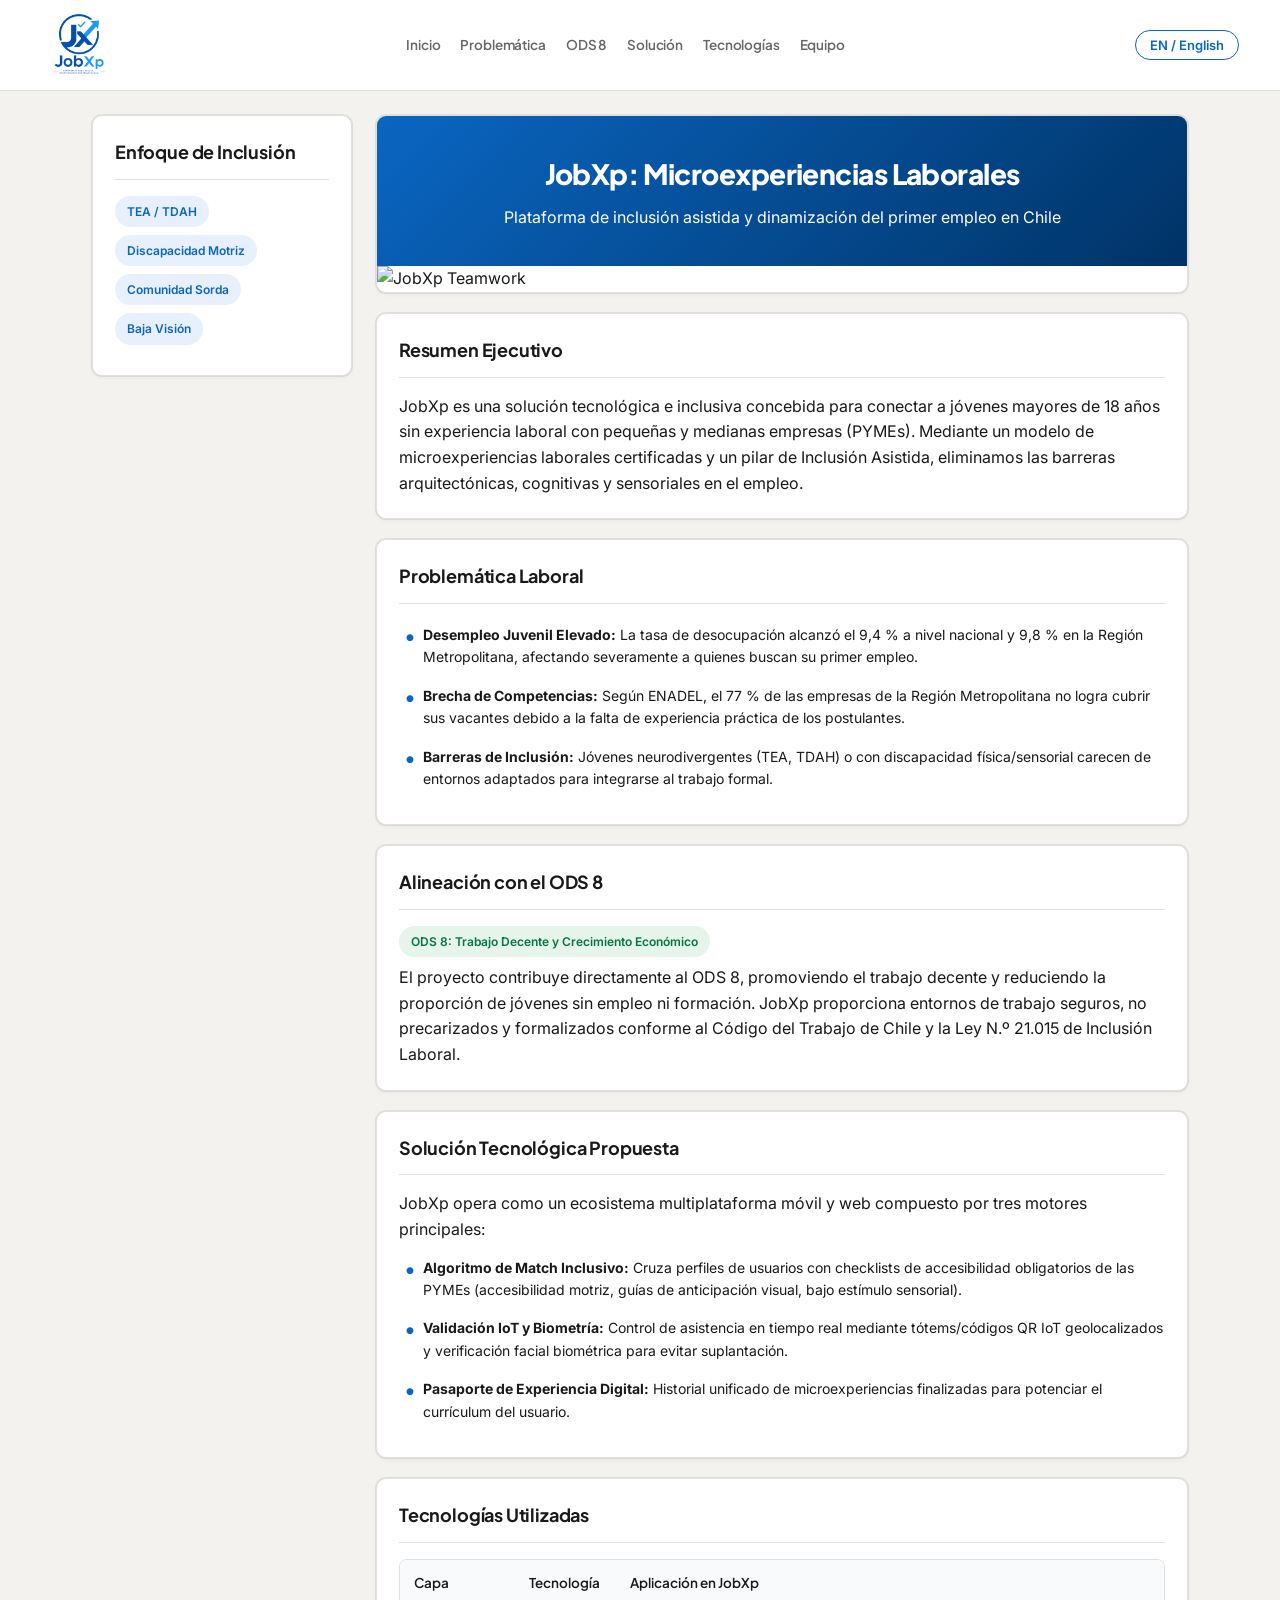
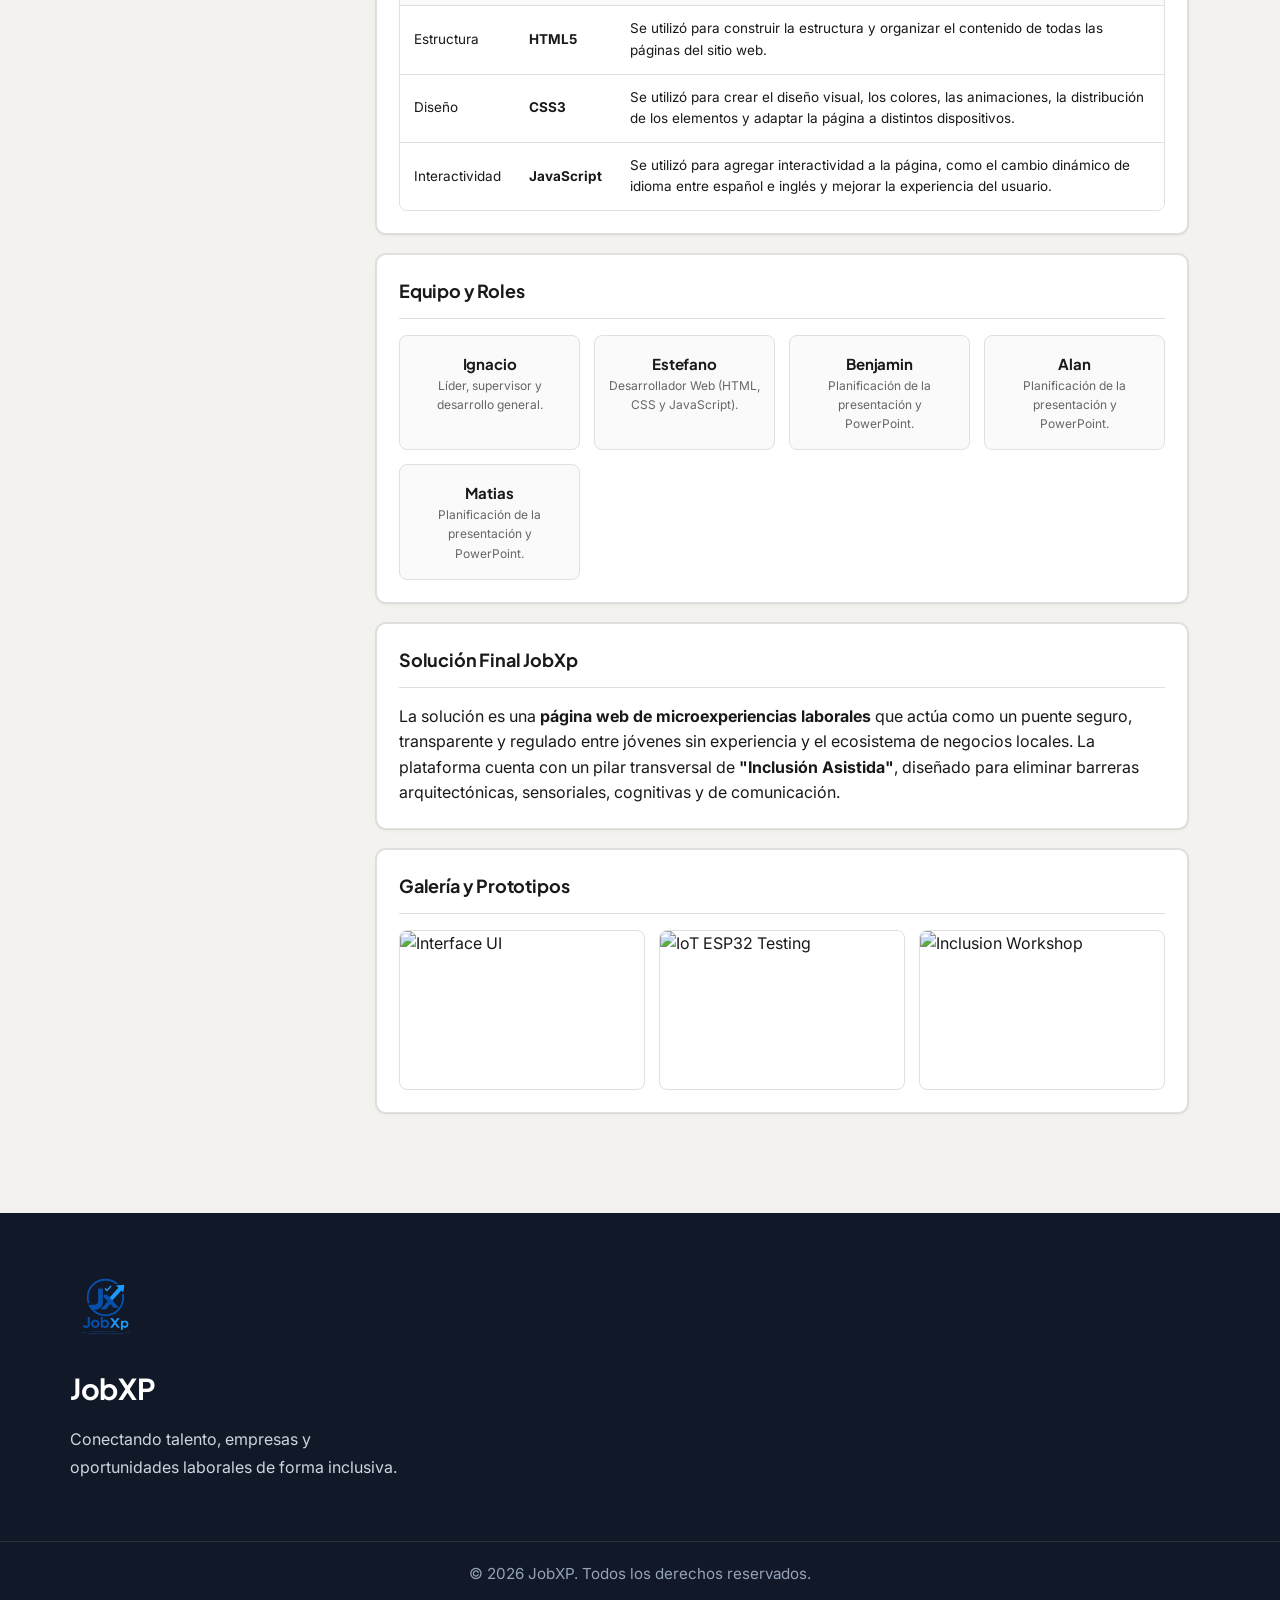
==== commit 4b7e7e65: "XXXX" ====
--- a/index.html
+++ b/index.html
@@ -281,20 +281,6 @@
                 </div>
             </section>
 
-            <section class="card card-hover">
-                <div class="card-header">
-                    <h2 class="card-title" data-es=" Video Demostrativo" data-en=" Video Demonstration"> Video
-                        Demostrativo</h2>
-                </div>
-                <p class="section-subtitle"
-                    data-es="Demostración del prototipo en funcionamiento para la Feria Técnico Profesional:"
-                    data-en="Prototype demonstration in action for the Technical Professional Fair:">
-                    Demostración del prototipo en funcionamiento para la Feria Técnico Profesional:
-                </p>
-                <div class="video-container">
-                    <iframe src="" title="Demo JobXp" allowfullscreen></iframe>
-                </div>
-            </section>
 
         </main>
     </div>
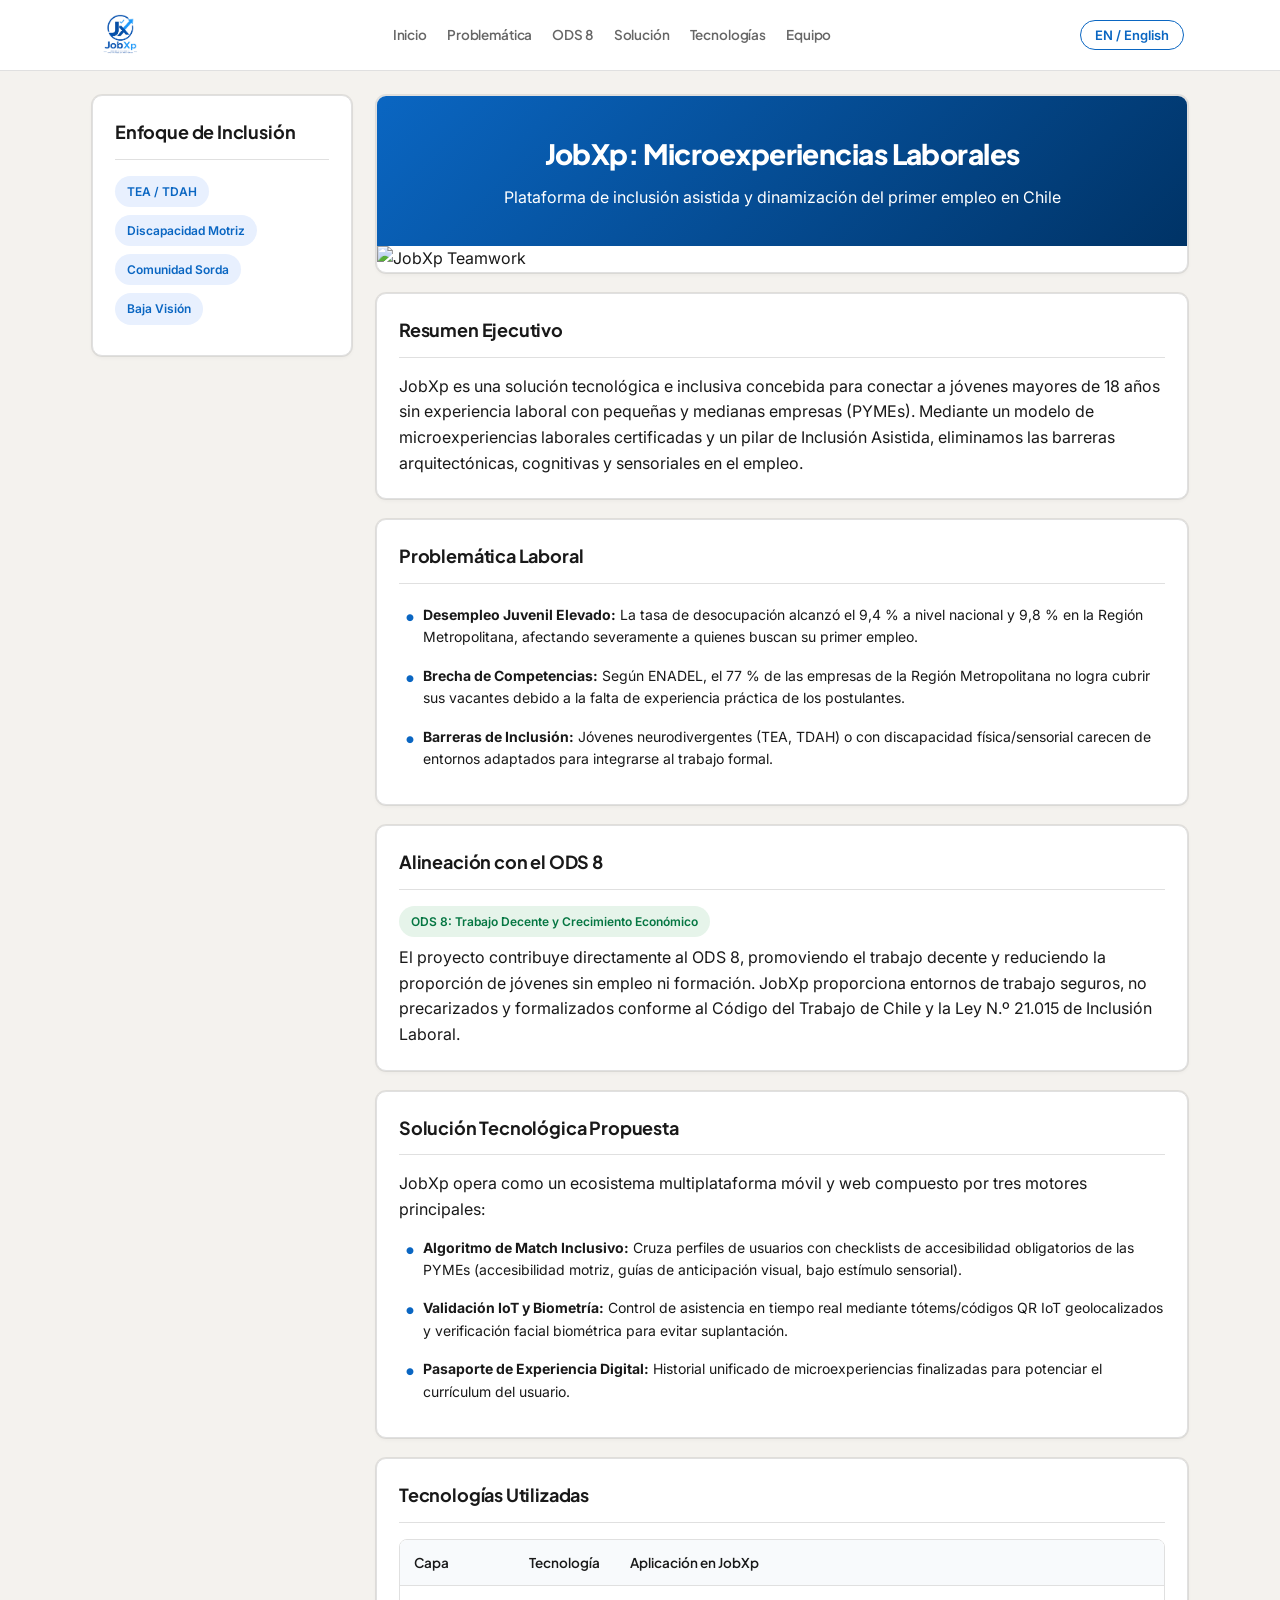
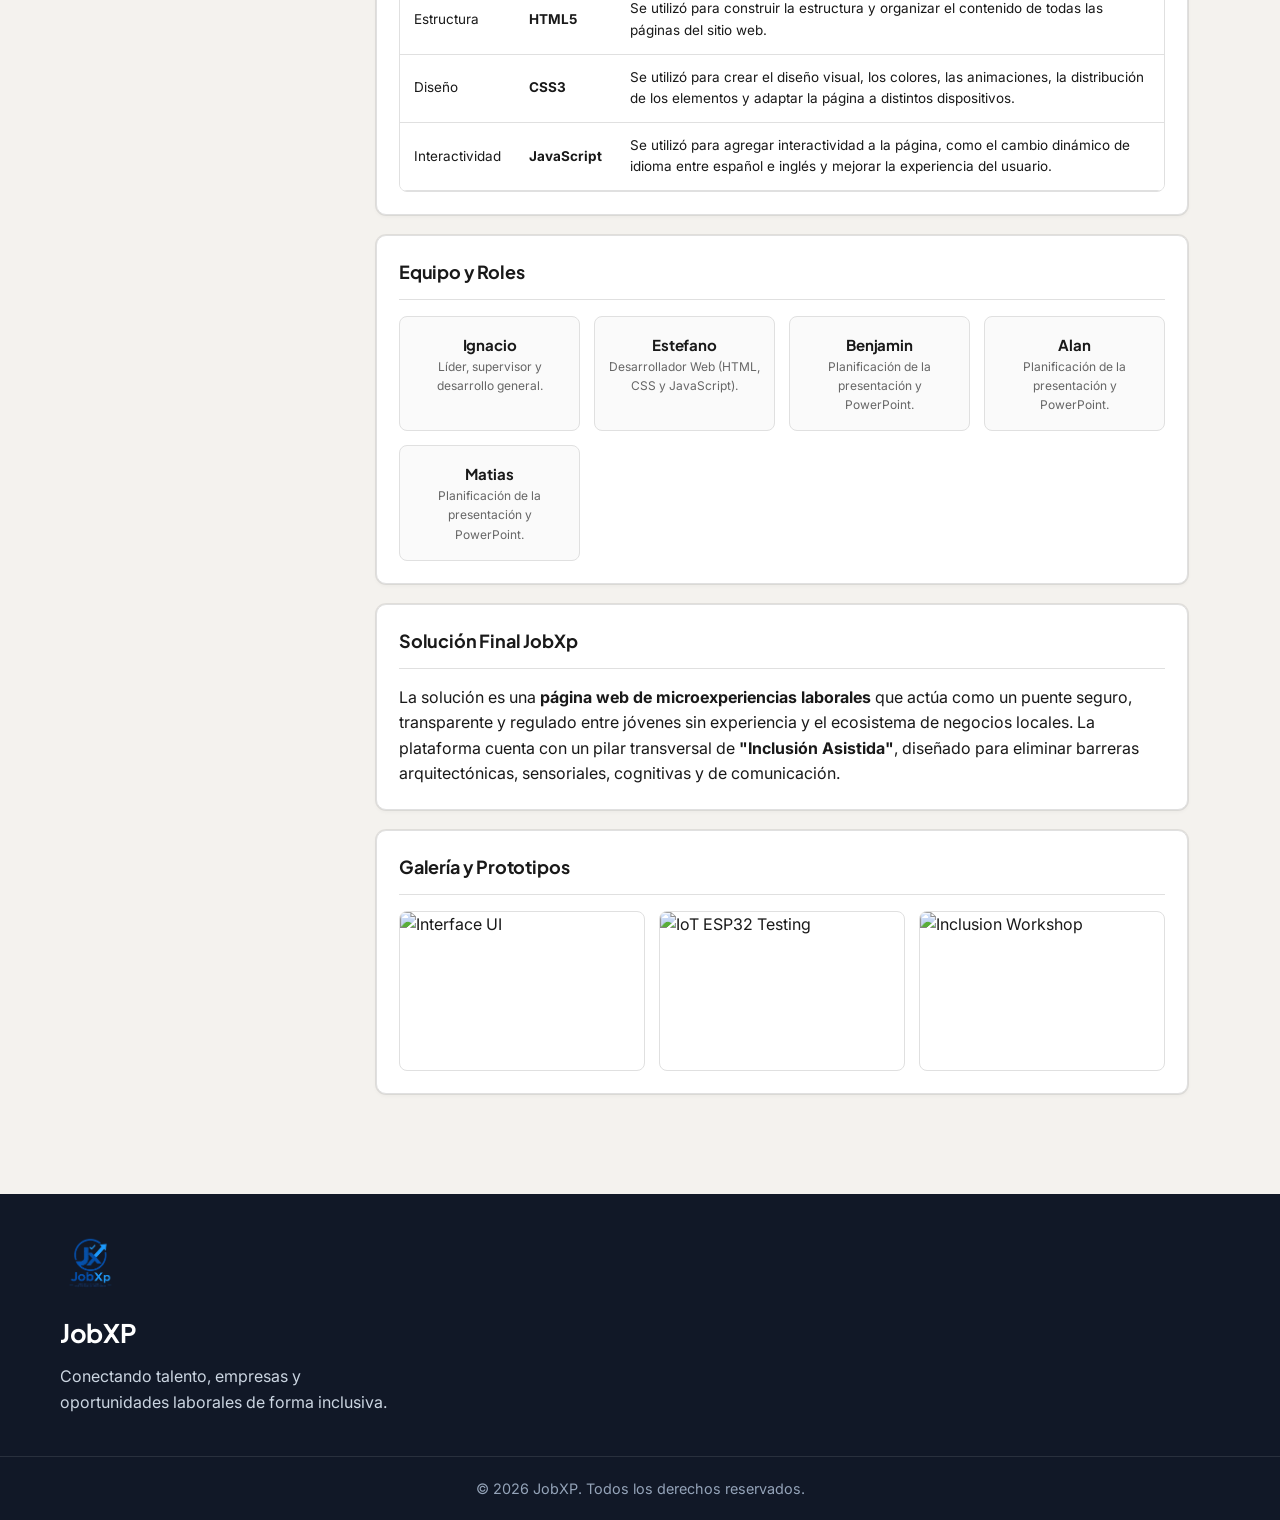
==== commit 94ed39cc: "dsdsd" ====
--- a/index.html
+++ b/index.html
@@ -13,18 +13,28 @@
     <header>
         <div class="nav-container">
             <div class="logo">
-                <img src="static/images/Logo.png" alt="Logo">
-            </div>
-
-            <ul class="nav-menu">
-                <li class="nav-item"><a href="#intro" data-es="Inicio" data-en="Home">Inicio</a></li>
-                <li class="nav-item"><a href="#problem" data-es="Problemática" data-en="Problem">Problemática</a></li>
-                <li class="nav-item"><a href="#ods" data-es="ODS 8" data-en="SDG 8">ODS 8</a></li>
-                <li class="nav-item"><a href="#solution" data-es="Solución" data-en="Solution">Solución</a></li>
-                <li class="nav-item"><a href="#tech" data-es="Tecnologías" data-en="Tech Stack">Tecnologías</a></li>
-                <li class="nav-item"><a href="#team" data-es="Equipo" data-en="Team">Equipo</a></li>
-            </ul>
-            <button class="lang-btn" id="langBtn">EN / English</button>
+                <img src="static/images/Logo.png" alt="Logo JobXp">
+            </div>
+
+            <nav class="nav-menu-wrapper" id="navMenuWrapper">
+                <ul class="nav-menu">
+                    <li class="nav-item"><a href="#intro" data-es="Inicio" data-en="Home">Inicio</a></li>
+                    <li class="nav-item"><a href="#problem" data-es="Problemática" data-en="Problem">Problemática</a></li>
+                    <li class="nav-item"><a href="#ods" data-es="ODS 8" data-en="SDG 8">ODS 8</a></li>
+                    <li class="nav-item"><a href="#solution" data-es="Solución" data-en="Solution">Solución</a></li>
+                    <li class="nav-item"><a href="#tech" data-es="Tecnologías" data-en="Tech Stack">Tecnologías</a></li>
+                    <li class="nav-item"><a href="#team" data-es="Equipo" data-en="Team">Equipo</a></li>
+                </ul>
+            </nav>
+
+            <div class="nav-actions">
+                <button class="lang-btn" id="langBtn">EN / English</button>
+                <button class="hamburger-btn" id="hamburgerBtn" aria-label="Abrir menú">
+                    <span></span>
+                    <span></span>
+                    <span></span>
+                </button>
+            </div>
         </div>
     </header>
 
@@ -33,8 +43,7 @@
         <aside>
             <div class="card card-hover">
                 <div class="card-header">
-                    <h3 class="card-title" data-es="Enfoque de Inclusión" data-en="Inclusion Focus">Enfoque de Inclusión
-                    </h3>
+                    <h3 class="card-title" data-es="Enfoque de Inclusión" data-en="Inclusion Focus">Enfoque de Inclusión</h3>
                 </div>
                 <span class="badge" data-es="TEA / TDAH" data-en="ASD / ADHD">TEA / TDAH</span>
                 <span class="badge" data-es="Discapacidad Motriz" data-en="Motor Disability">Discapacidad Motriz</span>
@@ -47,109 +56,73 @@
 
             <section class="card hero-card card-hover" id="intro">
                 <div class="hero-banner">
-                    <h1 data-es="JobXp: Microexperiencias Laborales" data-en="JobXp: Work Micro-Experiences">JobXp:
-                        Microexperiencias Laborales</h1>
-                    <p data-es="Plataforma de inclusión asistida y dinamización del primer empleo en Chile"
-                        data-en="Assisted inclusion platform boosting youth first-job opportunities in Chile">Plataforma
-                        de inclusión asistida y dinamización del primer empleo en Chile</p>
+                    <h1 data-es="JobXp: Microexperiencias Laborales" data-en="JobXp: Work Micro-Experiences">JobXp: Microexperiencias Laborales</h1>
+                    <p data-es="Plataforma de inclusión asistida y dinamización del primer empleo en Chile" data-en="Assisted inclusion platform boosting youth first-job opportunities in Chile">Plataforma de inclusión asistida y dinamización del primer empleo en Chile</p>
                 </div>
                 <div class="hero-img-wrapper">
-                    <img src="https://images.unsplash.com/photo-1522071820081-009f0129c71c?auto=format&fit=crop&w=1000&q=80"
-                        alt="JobXp Teamwork" class="hero-img">
+                    <img src="https://images.unsplash.com/photo-1522071820081-009f0129c71c?auto=format&fit=crop&w=1000&q=80" alt="JobXp Teamwork" class="hero-img">
                 </div>
             </section>
 
             <section class="card card-hover">
                 <div class="card-header">
-                    <h2 class="card-title" data-es=" Resumen Ejecutivo" data-en=" Executive Summary"> Resumen
-                        Ejecutivo</h2>
-                </div>
-                <p class="text-interactive"
-                    data-es="JobXp es una solución tecnológica e inclusiva concebida para conectar a jóvenes mayores de 18 años sin experiencia laboral con pequeñas y medianas empresas (PYMEs). Mediante un modelo de microexperiencias laborales certificadas y un pilar de Inclusión Asistida, eliminamos las barreras arquitectónicas, cognitivas y sensoriales en el empleo."
-                    data-en="JobXp is an inclusive tech solution designed to connect young adults (+18) without work experience with small and medium businesses (SMEs). Through a certified work micro-experience model and an Assisted Inclusion pillar, we eliminate architectural, cognitive, and sensory barriers to employment.">
-                    JobXp es una solución tecnológica e inclusiva concebida para conectar a jóvenes mayores de 18 años
-                    sin experiencia laboral con pequeñas y medianas empresas (PYMEs). Mediante un modelo de
-                    microexperiencias laborales certificadas y un pilar de Inclusión Asistida, eliminamos las barreras
-                    arquitectónicas, cognitivas y sensoriales en el empleo.
+                    <h2 class="card-title" data-es=" Resumen Ejecutivo" data-en=" Executive Summary"> Resumen Ejecutivo</h2>
+                </div>
+                <p class="text-interactive" data-es="JobXp es una solución tecnológica e inclusiva concebida para conectar a jóvenes mayores de 18 años sin experiencia laboral con pequeñas y medianas empresas (PYMEs). Mediante un modelo de microexperiencias laborales certificadas y un pilar de Inclusión Asistida, eliminamos las barreras arquitectónicas, cognitivas y sensoriales en el empleo." data-en="JobXp is an inclusive tech solution designed to connect young adults (+18) without work experience with small and medium businesses (SMEs). Through a certified work micro-experience model and an Assisted Inclusion pillar, we eliminate architectural, cognitive, and sensory barriers to employment.">
+                    JobXp es una solución tecnológica e inclusiva concebida para conectar a jóvenes mayores de 18 años sin experiencia laboral con pequeñas y medianas empresas (PYMEs). Mediante un modelo de microexperiencias laborales certificadas y un pilar de Inclusión Asistida, eliminamos las barreras arquitectónicas, cognitivas y sensoriales en el empleo.
                 </p>
             </section>
 
             <section id="problem" class="card card-hover">
                 <div class="card-header">
-                    <h2 class="card-title" data-es=" Problemática Laboral" data-en=" Labor Problem Breakdown">
-                        Problemática Laboral</h2>
+                    <h2 class="card-title" data-es=" Problemática Laboral" data-en=" Labor Problem Breakdown"> Problemática Laboral</h2>
                 </div>
                 <ul class="list-styled">
-                    <li data-es="<strong>Desempleo Juvenil Elevado:</strong> La tasa de desocupación alcanzó el 9,4 % a nivel nacional y 9,8 % en la Región Metropolitana, afectando severamente a quienes buscan su primer empleo."
-                        data-en="<strong>High Youth Unemployment:</strong> Unemployment reached 9.4% nationally and 9.8% in the Santiago Metropolitan Region, severely impacting first-time job seekers.">
-                        <strong>Desempleo Juvenil Elevado:</strong> La tasa de desocupación alcanzó el 9,4 % a nivel
-                        nacional y 9,8 % en la Región Metropolitana, afectando severamente a quienes buscan su primer
-                        empleo.
-                    </li>
-                    <li data-es="<strong>Brecha de Competencias:</strong> Según ENADEL, el 77 % de las empresas de la Región Metropolitana no logra cubrir sus vacantes debido a la falta de experiencia práctica de los postulantes."
-                        data-en="<strong>Skills Gap:</strong> According to ENADEL, 77% of companies in the Metropolitan Region fail to fill vacancies due to applicants' lack of practical experience.">
-                        <strong>Brecha de Competencias:</strong> Según ENADEL, el 77 % de las empresas de la Región
-                        Metropolitana no logra cubrir sus vacantes debido a la falta de experiencia práctica de los
-                        postulantes.
-                    </li>
-                    <li data-es="<strong>Barreras de Inclusión:</strong> Jóvenes neurodivergentes (TEA, TDAH) o con discapacidad física/sensorial carecen de entornos adaptados para integrarse al trabajo formal."
-                        data-en="<strong>Inclusion Barriers:</strong> Neurodivergent youth (ASD, ADHD) or those with physical/sensory disabilities lack adapted environments to enter formal employment.">
-                        <strong>Barreras de Inclusión:</strong> Jóvenes neurodivergentes (TEA, TDAH) o con discapacidad
-                        física/sensorial carecen de entornos adaptados para integrarse al trabajo formal.
+                    <li data-es="<strong>Desempleo Juvenil Elevado:</strong> La tasa de desocupación alcanzó el 9,4 % a nivel nacional y 9,8 % en la Región Metropolitana, afectando severamente a quienes buscan su primer empleo." data-en="<strong>High Youth Unemployment:</strong> Unemployment reached 9.4% nationally and 9.8% in the Santiago Metropolitan Region, severely impacting first-time job seekers.">
+                        <strong>Desempleo Juvenil Elevado:</strong> La tasa de desocupación alcanzó el 9,4 % a nivel nacional y 9,8 % en la Región Metropolitana, afectando severamente a quienes buscan su primer empleo.
+                    </li>
+                    <li data-es="<strong>Brecha de Competencias:</strong> Según ENADEL, el 77 % de las empresas de la Región Metropolitana no logra cubrir sus vacantes debido a la falta de experiencia práctica de los postulantes." data-en="<strong>Skills Gap:</strong> According to ENADEL, 77% of companies in the Metropolitan Region fail to fill vacancies due to applicants' lack of practical experience.">
+                        <strong>Brecha de Competencias:</strong> Según ENADEL, el 77 % de las empresas de la Región Metropolitana no logra cubrir sus vacantes debido a la falta de experiencia práctica de los postulantes.
+                    </li>
+                    <li data-es="<strong>Barreras de Inclusión:</strong> Jóvenes neurodivergentes (TEA, TDAH) o con discapacidad física/sensorial carecen de entornos adaptados para integrarse al trabajo formal." data-en="<strong>Inclusion Barriers:</strong> Neurodivergent youth (ASD, ADHD) or those with physical/sensory disabilities lack adapted environments to enter formal employment.">
+                        <strong>Barreras de Inclusión:</strong> Jóvenes neurodivergentes (TEA, TDAH) o con discapacidad física/sensorial carecen de entornos adaptados para integrarse al trabajo formal.
                     </li>
                 </ul>
             </section>
 
             <section id="ods" class="card card-hover">
                 <div class="card-header">
-                    <h2 class="card-title" data-es=" Alineación con el ODS 8" data-en=" Alignment with SDG 8">
-                        Alineación con el ODS 8</h2>
+                    <h2 class="card-title" data-es=" Alineación con el ODS 8" data-en=" Alignment with SDG 8"> Alineación con el ODS 8</h2>
                 </div>
                 <span class="badge badge-ods">ODS 8: Trabajo Decente y Crecimiento Económico</span>
-                <p class="section-text text-interactive"
-                    data-es="El proyecto contribuye directamente al ODS 8, promoviendo el trabajo decente y reduciendo la proporción de jóvenes sin empleo ni formación. JobXp proporciona entornos de trabajo seguros, no precarizados y formalizados conforme al Código del Trabajo de Chile y la Ley N.º 21.015 de Inclusión Laboral."
-                    data-en="The project directly contributes to SDG 8, promoting decent work and substantially reducing the proportion of youth not in employment or training. JobXp ensures safe, non-precarious, and regulated work environments in compliance with Chilean Labor Code and Inclusion Law No. 21.015.">
-                    El proyecto contribuye directamente al ODS 8, promoviendo el trabajo decente y reduciendo la
-                    proporción de jóvenes sin empleo ni formación. JobXp proporciona entornos de trabajo seguros, no
-                    precarizados y formalizados conforme al Código del Trabajo de Chile y la Ley N.º 21.015 de Inclusión
-                    Laboral.
+                <p class="section-text text-interactive" data-es="El proyecto contribuye directamente al ODS 8, promoviendo el trabajo decente y reduciendo la proporción de jóvenes sin empleo ni formación. JobXp proporciona entornos de trabajo seguros, no precarizados y formalizados conforme al Código del Trabajo de Chile y la Ley N.º 21.015 de Inclusión Laboral." data-en="The project directly contributes to SDG 8, promoting decent work and substantially reducing the proportion of youth not in employment or training. JobXp ensures safe, non-precarious, and regulated work environments in compliance with Chilean Labor Code and Inclusion Law No. 21.015.">
+                    El proyecto contribuye directamente al ODS 8, promoviendo el trabajo decente y reduciendo la proporción de jóvenes sin empleo ni formación. JobXp proporciona entornos de trabajo seguros, no precarizados y formalizados conforme al Código del Trabajo de Chile y la Ley N.º 21.015 de Inclusión Laboral.
                 </p>
             </section>
 
             <section id="solution" class="card card-hover">
                 <div class="card-header">
-                    <h2 class="card-title" data-es=" Solución Tecnológica Propuesta" data-en=" Proposed Tech Solution">
-                        Solución Tecnológica Propuesta</h2>
-                </div>
-                <p class="text-interactive"
-                    data-es="JobXp opera como un ecosistema multiplataforma móvil y web compuesto por tres motores principales:"
-                    data-en="JobXp operates as a multiplatform mobile and web ecosystem powered by three core engines:">
+                    <h2 class="card-title" data-es=" Solución Tecnológica Propuesta" data-en=" Proposed Tech Solution"> Solución Tecnológica Propuesta</h2>
+                </div>
+                <p class="text-interactive" data-es="JobXp opera como un ecosistema multiplataforma móvil y web compuesto por tres motores principales:" data-en="JobXp operates as a multiplatform mobile and web ecosystem powered by three core engines:">
                     JobXp opera como un ecosistema multiplataforma móvil y web compuesto por tres motores principales:
                 </p>
                 <ul class="list-styled list-margin">
-                    <li data-es="<strong>Algoritmo de Match Inclusivo:</strong> Cruza perfiles de usuarios con checklists de accesibilidad obligatorios de las PYMEs (accesibilidad motriz, guías de anticipación visual, bajo estímulo sensorial)."
-                        data-en="<strong>Inclusive Matching Algorithm:</strong> Cross-references user profiles with mandatory SME accessibility checklists (motor accessibility, visual anticipation guides, low sensory stimulation).">
-                        <strong>Algoritmo de Match Inclusivo:</strong> Cruza perfiles de usuarios con checklists de
-                        accesibilidad obligatorios de las PYMEs (accesibilidad motriz, guías de anticipación visual,
-                        bajo estímulo sensorial).
-                    </li>
-                    <li data-es="<strong>Validación IoT y Biometría:</strong> Control de asistencia en tiempo real mediante tótems/códigos QR IoT geolocalizados y verificación facial biométrica para evitar suplantación."
-                        data-en="<strong>IoT & Biometric Validation:</strong> Real-time attendance check using geofenced IoT QR codes and biometric facial recognition to prevent impersonation.">
-                        <strong>Validación IoT y Biometría:</strong> Control de asistencia en tiempo real mediante
-                        tótems/códigos QR IoT geolocalizados y verificación facial biométrica para evitar suplantación.
-                    </li>
-                    <li data-es="<strong>Pasaporte de Experiencia Digital:</strong> Historial unificado de microexperiencias finalizadas para potenciar el currículum del usuario."
-                        data-en="<strong>Digital Experience Passport:</strong> Unified history of completed micro-experiences to boost the user's resume.">
-                        <strong>Pasaporte de Experiencia Digital:</strong> Historial unificado de microexperiencias
-                        finalizadas para potenciar el currículum del usuario.
+                    <li data-es="<strong>Algoritmo de Match Inclusivo:</strong> Cruza perfiles de usuarios con checklists de accesibilidad obligatorios de las PYMEs (accesibilidad motriz, guías de anticipación visual, bajo estímulo sensorial)." data-en="<strong>Inclusive Matching Algorithm:</strong> Cross-references user profiles with mandatory SME accessibility checklists (motor accessibility, visual anticipation guides, low sensory stimulation).">
+                        <strong>Algoritmo de Match Inclusivo:</strong> Cruza perfiles de usuarios con checklists de accesibilidad obligatorios de las PYMEs (accesibilidad motriz, guías de anticipación visual, bajo estímulo sensorial).
+                    </li>
+                    <li data-es="<strong>Validación IoT y Biometría:</strong> Control de asistencia en tiempo real mediante tótems/códigos QR IoT geolocalizados y verificación facial biométrica para evitar suplantación." data-en="<strong>IoT & Biometric Validation:</strong> Real-time attendance check using geofenced IoT QR codes and biometric facial recognition to prevent impersonation.">
+                        <strong>Validación IoT y Biometría:</strong> Control de asistencia en tiempo real mediante tótems/códigos QR IoT geolocalizados y verificación facial biométrica para evitar suplantación.
+                    </li>
+                    <li data-es="<strong>Pasaporte de Experiencia Digital:</strong> Historial unificado de microexperiencias finalizadas para potenciar el currículum del usuario." data-en="<strong>Digital Experience Passport:</strong> Unified history of completed micro-experiences to boost the user's resume.">
+                        <strong>Pasaporte de Experiencia Digital:</strong> Historial unificado de microexperiencias finalizadas para potenciar el currículum del usuario.
                     </li>
                 </ul>
             </section>
 
             <section id="tech" class="card card-hover">
                 <div class="card-header">
-                    <h2 class="card-title" data-es=" Tecnologías Utilizadas" data-en=" Tech Stack Overview">
-                        Tecnologías Utilizadas</h2>
+                    <h2 class="card-title" data-es=" Tecnologías Utilizadas" data-en=" Tech Stack Overview"> Tecnologías Utilizadas</h2>
                 </div>
                 <div class="table-wrapper">
                     <table>
@@ -157,38 +130,29 @@
                             <tr>
                                 <th data-es="Capa" data-en="Layer">Capa</th>
                                 <th data-es="Tecnología" data-en="Technology">Tecnología</th>
-                                <th data-es="Aplicación en JobXp" data-en="Application in JobXp">Aplicación en JobXp
-                                </th>
+                                <th data-es="Aplicación en JobXp" data-en="Application in JobXp">Aplicación en JobXp</th>
                             </tr>
                         </thead>
                         <tbody>
                             <tr>
                                 <td data-es="Estructura" data-en="Structure">Estructura</td>
                                 <td><strong>HTML5</strong></td>
-                                <td data-es="Se utilizó para construir la estructura y organizar el contenido de todas las páginas del sitio web."
-                                    data-en="Used to build the structure and organize the content of every page on the website.">
-                                    Se utilizó para construir la estructura y organizar el contenido de todas las
-                                    páginas del sitio web.
+                                <td data-es="Se utilizó para construir la estructura y organizar el contenido de todas las páginas del sitio web." data-en="Used to build the structure and organize the content of every page on the website.">
+                                    Se utilizó para construir la estructura y organizar el contenido de todas las páginas del sitio web.
                                 </td>
                             </tr>
-
                             <tr>
                                 <td data-es="Diseño" data-en="Design">Diseño</td>
                                 <td><strong>CSS3</strong></td>
-                                <td data-es="Se utilizó para crear el diseño visual, los colores, las animaciones, la distribución de los elementos y adaptar la página a distintos dispositivos."
-                                    data-en="Used to create the visual design, colors, animations, layout, and make the website responsive for different devices.">
-                                    Se utilizó para crear el diseño visual, los colores, las animaciones, la
-                                    distribución de los elementos y adaptar la página a distintos dispositivos.
+                                <td data-es="Se utilizó para crear el diseño visual, los colores, las animaciones, la distribución de los elementos y adaptar la página a distintos dispositivos." data-en="Used to create the visual design, colors, animations, layout, and make the website responsive for different devices.">
+                                    Se utilizó para crear el diseño visual, los colores, las animaciones, la distribución de los elementos y adaptar la página a distintos dispositivos.
                                 </td>
                             </tr>
-
                             <tr>
                                 <td data-es="Interactividad" data-en="Interactivity">Interactividad</td>
                                 <td><strong>JavaScript</strong></td>
-                                <td data-es="Se utilizó para agregar interactividad a la página, como el cambio dinámico de idioma entre español e inglés y mejorar la experiencia del usuario."
-                                    data-en="Used to add interactivity to the website, such as dynamically switching between Spanish and English and improving the user experience.">
-                                    Se utilizó para agregar interactividad a la página, como el cambio dinámico de
-                                    idioma entre español e inglés y mejorar la experiencia del usuario.
+                                <td data-es="Se utilizó para agregar interactividad a la página, como el cambio dinámico de idioma entre español e inglés y mejorar la experiencia del usuario." data-en="Used to add interactivity to the website, such as dynamically switching between Spanish and English and improving the user experience.">
+                                    Se utilizó para agregar interactividad a la página, como el cambio dinámico de idioma entre español e inglés y mejorar la experiencia del usuario.
                                 </td>
                             </tr>
                         </tbody>
@@ -198,113 +162,70 @@
 
             <section id="team" class="card card-hover">
                 <div class="card-header">
-                    <h2 class="card-title" data-es="Equipo y Roles" data-en="Team and Roles">
-                        Equipo y Roles
-                    </h2>
+                    <h2 class="card-title" data-es="Equipo y Roles" data-en="Team and Roles">Equipo y Roles</h2>
                 </div>
 
                 <div class="team-grid">
-
                     <div class="team-member">
                         <h4>Ignacio</h4>
-                        <p data-es="Líder, supervisor y desarrollo general."
-                            data-en="Leader, supervisor and general development.">
-                            Líder, supervisor y desarrollo general.
-                        </p>
-                    </div>
-
+                        <p data-es="Líder, supervisor y desarrollo general." data-en="Leader, supervisor and general development.">Líder, supervisor y desarrollo general.</p>
+                    </div>
                     <div class="team-member">
                         <h4>Estefano</h4>
-                        <p data-es="Desarrollador Web (HTML, CSS y JavaScript)."
-                            data-en="Web Developer (HTML, CSS and JavaScript).">
-                            Desarrollador Web (HTML, CSS y JavaScript).
-                        </p>
-                    </div>
-
+                        <p data-es="Desarrollador Web (HTML, CSS y JavaScript)." data-en="Web Developer (HTML, CSS and JavaScript).">Desarrollador Web (HTML, CSS y JavaScript).</p>
+                    </div>
                     <div class="team-member">
                         <h4>Benjamin</h4>
-                        <p data-es="Planificación de la presentación y PowerPoint."
-                            data-en="Presentation planning and PowerPoint.">
-                            Planificación de la presentación y PowerPoint.
-                        </p>
-                    </div>
-
+                        <p data-es="Planificación de la presentación y PowerPoint." data-en="Presentation planning and PowerPoint.">Planificación de la presentación y PowerPoint.</p>
+                    </div>
                     <div class="team-member">
                         <h4>Alan</h4>
-                        <p data-es="Planificación de la presentación y PowerPoint."
-                            data-en="Presentation planning and PowerPoint.">
-                            Planificación de la presentación y PowerPoint.
-                        </p>
-                    </div>
-
+                        <p data-es="Planificación de la presentación y PowerPoint." data-en="Presentation planning and PowerPoint.">Planificación de la presentación y PowerPoint.</p>
+                    </div>
                     <div class="team-member">
                         <h4>Matias</h4>
-                        <p data-es="Planificación de la presentación y PowerPoint."
-                            data-en="Presentation planning and PowerPoint.">
-                            Planificación de la presentación y PowerPoint.
-                        </p>
-                    </div>
-
+                        <p data-es="Planificación de la presentación y PowerPoint." data-en="Presentation planning and PowerPoint.">Planificación de la presentación y PowerPoint.</p>
+                    </div>
                 </div>
             </section>
 
             <section class="card card-hover">
                 <div class="card-header">
-                    <h2 class="card-title" data-es=" Solución Final JobXp" data-en=" JobXp Final Solution">
-                        Solución Final JobXp</h2>
-                </div>
-                <p class="text-interactive"
-                    data-es="La solución es una <strong>página web de microexperiencias laborales</strong> que actúa como un puente seguro, transparente y regulado entre jóvenes sin experiencia y el ecosistema de negocios locales. La plataforma cuenta con un pilar transversal de <strong>&quot;Inclusión Asistida&quot;</strong>, diseñado para eliminar barreras arquitectónicas, sensoriales, cognitivas y de comunicación."
-                    data-en="The solution is a <strong>web platform for work micro-experiences</strong> that acts as a safe, transparent, and regulated bridge between youth without experience and the local business ecosystem. The platform features a cross-cutting <strong>&quot;Assisted Inclusion&quot;</strong> pillar, designed to eliminate architectural, sensory, cognitive, and communication barriers.">
-                    La solución es una <strong>página web de microexperiencias laborales</strong> que actúa como un
-                    puente seguro, transparente y regulado entre jóvenes sin experiencia y el ecosistema de negocios
-                    locales. La plataforma cuenta con un pilar transversal de <strong>"Inclusión Asistida"</strong>,
-                    diseñado para eliminar barreras arquitectónicas, sensoriales, cognitivas y de comunicación.
+                    <h2 class="card-title" data-es=" Solución Final JobXp" data-en=" JobXp Final Solution"> Solución Final JobXp</h2>
+                </div>
+                <p class="text-interactive" data-es="La solución es una <strong>página web de microexperiencias laborales</strong> que actúa como un puente seguro, transparente y regulado entre jóvenes sin experiencia y el ecosistema de negocios locales. La plataforma cuenta con un pilar transversal de <strong>&quot;Inclusión Asistida&quot;</strong>, diseñado para eliminar barreras arquitectónicas, sensoriales, cognitivas y de comunicación." data-en="The solution is a <strong>web platform for work micro-experiences</strong> that acts as a safe, transparent, and regulated bridge between youth without experience and the local business ecosystem. The platform features a cross-cutting <strong>&quot;Assisted Inclusion&quot;</strong> pillar, designed to eliminate architectural, sensory, cognitive, and communication barriers.">
+                    La solución es una <strong>página web de microexperiencias laborales</strong> que actúa como un puente seguro, transparente y regulado entre jóvenes sin experiencia y el ecosistema de negocios locales. La plataforma cuenta con un pilar transversal de <strong>"Inclusión Asistida"</strong>, diseñado para eliminar barreras arquitectónicas, sensoriales, cognitivas y de comunicación.
                 </p>
             </section>
 
             <section class="card card-hover">
                 <div class="card-header">
-                    <h2 class="card-title" data-es=" Galería y Prototipos" data-en=" Gallery & Prototypes">
-                        Galería y Prototipos</h2>
+                    <h2 class="card-title" data-es=" Galería y Prototipos" data-en=" Gallery & Prototypes"> Galería y Prototipos</h2>
                 </div>
                 <div class="media-grid">
-                    <div class="img-wrapper"><img
-                            src="https://images.unsplash.com/photo-1551836022-d5d88e9218df?auto=format&fit=crop&w=500&q=80"
-                            alt="Interface UI"></div>
-                    <div class="img-wrapper"><img
-                            src="https://images.unsplash.com/photo-1581092160607-ee22621dd758?auto=format&fit=crop&w=500&q=80"
-                            alt="IoT ESP32 Testing"></div>
-                    <div class="img-wrapper"><img
-                            src="https://images.unsplash.com/photo-1531403009284-440f080d1e12?auto=format&fit=crop&w=500&q=80"
-                            alt="Inclusion Workshop"></div>
-                </div>
-            </section>
-
+                    <div class="img-wrapper"><img src="https://images.unsplash.com/photo-1551836022-d5d88e9218df?auto=format&fit=crop&w=500&q=80" alt="Interface UI"></div>
+                    <div class="img-wrapper"><img src="https://images.unsplash.com/photo-1581092160607-ee22621dd758?auto=format&fit=crop&w=500&q=80" alt="IoT ESP32 Testing"></div>
+                    <div class="img-wrapper"><img src="https://images.unsplash.com/photo-1531403009284-440f080d1e12?auto=format&fit=crop&w=500&q=80" alt="Inclusion Workshop"></div>
+                </div>
+            </section>
 
         </main>
     </div>
 
-    <script src="static/js/script.js"></script>
     <footer class="footer">
-
         <div class="footer-container">
-
             <div class="footer-brand">
-                <img src="static/images/Logo.png" alt="LabXP">
+                <img src="static/images/Logo.png" alt="JobXP">
                 <h3>JobXP</h3>
-                <p>
-                    Conectando talento, empresas y oportunidades laborales de forma
-                    inclusiva.
-                </p>
-            </div>
-
-
+                <p>Conectando talento, empresas y oportunidades laborales de forma inclusiva.</p>
+            </div>
         </div>
-
         <div class="footer-bottom">
             <p>© 2026 JobXP. Todos los derechos reservados.</p>
         </div>
-
     </footer>
-</body>+
+    <script src="static/js/script.js"></script>
+</body>
+
+</html>
--- a/static/css/style.css
+++ b/static/css/style.css
@@ -31,6 +31,7 @@
     background-color: var(--linkedin-bg);
     color: var(--linkedin-text-primary);
     line-height: 1.6;
+    overflow-x: hidden;
 }
 
 h1, h2, h3, h4, .card-title, .brand-name, .nav-item a {
@@ -38,13 +39,14 @@
     letter-spacing: -0.01em;
 }
 
+/* HEADER & NAVIGATION */
 header {
     background-color: var(--linkedin-card-bg);
     border-bottom: 1px solid var(--linkedin-border);
     position: sticky;
     top: 0;
     z-index: 100;
-    padding: 0 16px;
+    width: 100%;
     transition: var(--transition-smooth);
 }
 
@@ -56,8 +58,11 @@
     display: flex;
     align-items: center;
     justify-content: space-between;
-    height: 90px;
-    padding: 0 25px;
+    height: 70px;
+    padding: 0 20px;
+    max-width: 1128px;
+    margin: 0 auto;
+    width: 100%;
 }
 
 .logo {
@@ -67,42 +72,14 @@
 }
 
 .logo img {
-    height: 75px;
+    height: 48px;
     width: auto;
     object-fit: contain;
 }
 
-.logo-area {
+.nav-menu-wrapper {
     display: flex;
     align-items: center;
-    gap: 8px;
-    text-decoration: none;
-    transition: var(--transition-smooth);
-}
-
-.logo-area:hover {
-    transform: scale(1.03);
-}
-
-.logo-box {
-    background-color: var(--linkedin-blue);
-    color: white;
-    font-weight: bold;
-    padding: 4px 8px;
-    border-radius: 4px;
-    font-size: 18px;
-    transition: var(--transition-smooth);
-}
-
-.logo-area:hover .logo-box {
-    background-color: var(--linkedin-hover-blue);
-    box-shadow: 0 2px 8px rgba(10, 102, 194, 0.3);
-}
-
-.brand-name {
-    font-size: 20px;
-    font-weight: bold;
-    color: var(--linkedin-blue);
 }
 
 .nav-menu {
@@ -141,6 +118,12 @@
     width: 100%;
 }
 
+.nav-actions {
+    display: flex;
+    align-items: center;
+    gap: 12px;
+}
+
 .lang-btn {
     background-color: transparent;
     border: 1.5px solid var(--linkedin-blue);
@@ -150,6 +133,7 @@
     font-weight: 600;
     font-size: 13px;
     cursor: pointer;
+    white-space: nowrap;
     transition: var(--transition-smooth);
 }
 
@@ -160,10 +144,41 @@
     transform: translateY(-1px);
 }
 
-.lang-btn:active {
-    transform: translateY(0);
-}
-
+/* BOTÓN HAMBURGUESA */
+.hamburger-btn {
+    display: none;
+    flex-direction: column;
+    justify-content: space-around;
+    width: 28px;
+    height: 24px;
+    background: transparent;
+    border: none;
+    cursor: pointer;
+    padding: 0;
+    z-index: 101;
+}
+
+.hamburger-btn span {
+    width: 100%;
+    height: 3px;
+    background-color: var(--linkedin-text-primary);
+    border-radius: 2px;
+    transition: var(--transition-smooth);
+}
+
+.hamburger-btn.active span:nth-child(1) {
+    transform: rotate(45deg) translate(5px, 6px);
+}
+
+.hamburger-btn.active span:nth-child(2) {
+    opacity: 0;
+}
+
+.hamburger-btn.active span:nth-child(3) {
+    transform: rotate(-45deg) translate(5px, -6px);
+}
+
+/* LAYOUT PRINCIPAL Y TARJETAS */
 .main-container {
     max-width: 1128px;
     margin: 24px auto;
@@ -173,15 +188,6 @@
     gap: 24px;
 }
 
-@media (max-width: 850px) {
-    .main-container {
-        grid-template-columns: 1fr;
-    }
-    .nav-menu {
-        display: none;
-    }
-}
-
 .card {
     background-color: var(--linkedin-card-bg);
     border: 1px solid var(--linkedin-border);
@@ -226,12 +232,6 @@
     color: var(--linkedin-blue);
 }
 
-.card-subtitle {
-    font-size: 13px;
-    color: var(--linkedin-text-secondary);
-    margin-bottom: 12px;
-}
-
 p.text-interactive {
     transition: color 0.2s ease, background-color 0.2s ease;
     border-radius: 4px;
@@ -248,18 +248,12 @@
     margin-top: 10px;
 }
 
-.section-subtitle {
-    font-size: 13px;
-    color: var(--linkedin-text-secondary);
-}
-
+/* HERO SECTION */
 .hero-banner {
     background: linear-gradient(135deg, #0a66c2 0%, #003366 100%);
     color: white;
     padding: 36px 24px;
     text-align: center;
-    position: relative;
-    overflow: hidden;
 }
 
 .hero-banner h1 {
@@ -286,6 +280,7 @@
     transform: scale(1.04);
 }
 
+/* BADGES */
 .badge {
     display: inline-block;
     background-color: var(--linkedin-light-blue);
@@ -297,7 +292,6 @@
     margin-right: 6px;
     margin-bottom: 8px;
     transition: var(--transition-smooth);
-    cursor: default;
 }
 
 .badge:hover {
@@ -318,6 +312,7 @@
     box-shadow: 0 4px 8px rgba(5, 118, 66, 0.2);
 }
 
+/* LISTAS Y TABLAS */
 ul.list-styled {
     list-style: none;
     padding-left: 0;
@@ -342,17 +337,11 @@
     position: absolute;
     left: 6px;
     top: -1px;
-    transition: transform 0.2s ease, color 0.2s ease;
 }
 
 ul.list-styled li:hover {
     background-color: rgba(10, 102, 194, 0.04);
     padding-left: 28px;
-}
-
-ul.list-styled li:hover::before {
-    transform: scale(1.3);
-    color: var(--linkedin-hover-blue);
 }
 
 .list-margin {
@@ -377,7 +366,6 @@
     padding: 12px 14px;
     text-align: left;
     border-bottom: 1px solid var(--linkedin-border);
-    transition: background-color 0.2s ease;
 }
 
 th {
@@ -387,14 +375,11 @@
     font-family: 'Plus Jakarta Sans', sans-serif;
 }
 
-tr:last-child td {
-    border-bottom: none;
-}
-
 tbody tr:hover td {
     background-color: #f1f5f9;
 }
 
+/* EQUIPO Y GALERÍA */
 .media-grid {
     display: grid;
     grid-template-columns: repeat(auto-fit, minmax(200px, 1fr));
@@ -418,30 +403,6 @@
 
 .img-wrapper:hover img {
     transform: scale(1.08);
-}
-
-.video-container {
-    position: relative;
-    padding-bottom: 56.25%;
-    height: 0;
-    overflow: hidden;
-    border-radius: 8px;
-    margin-top: 12px;
-    border: 1px solid var(--linkedin-border);
-    transition: var(--transition-smooth);
-}
-
-.video-container:hover {
-    box-shadow: 0 6px 16px rgba(0,0,0,0.12);
-}
-
-.video-container iframe {
-    position: absolute;
-    top: 0;
-    left: 0;
-    width: 100%;
-    height: 100%;
-    border: 0;
 }
 
 .team-grid {
@@ -470,11 +431,6 @@
 .team-member h4 {
     font-size: 15px;
     color: var(--linkedin-text-primary);
-    transition: color 0.2s ease;
-}
-
-.team-member:hover h4 {
-    color: var(--linkedin-blue);
 }
 
 .team-member p {
@@ -482,133 +438,110 @@
     color: var(--linkedin-text-secondary);
 }
 
-.btn-link {
-    display: block;
-    width: 100%;
+/* FOOTER */
+.footer {
+    background: #111827;
+    color: #fff;
+    margin-top: 80px;
+}
+
+.footer-container {
+    max-width: 1200px;
+    margin: auto;
+    padding: 40px 20px;
+    display: flex;
+    justify-content: space-between;
+    gap: 40px;
+    flex-wrap: wrap;
+}
+
+.footer-brand img {
+    width: 60px;
+    margin-bottom: 12px;
+}
+
+.footer-brand h3 {
+    font-size: 1.6rem;
+    margin-bottom: 10px;
+}
+
+.footer-brand p {
+    color: #cbd5e1;
+    line-height: 1.6;
+    max-width: 350px;
+}
+
+.footer-bottom {
+    border-top: 1px solid rgba(255,255,255,.1);
     text-align: center;
-    color: white;
-    padding: 10px 16px;
-    border-radius: 20px;
-    text-decoration: none;
-    font-size: 13.5px;
-    font-weight: 600;
-    margin-top: 10px;
-    transition: var(--transition-smooth);
-}
-
-.btn-github {
-    background-color: var(--linkedin-blue);
-}
-
-.btn-github:hover {
-    background-color: var(--linkedin-hover-blue);
-    box-shadow: 0 4px 12px rgba(10, 102, 194, 0.3);
-    transform: translateY(-2px);
-}
-
-.btn-pages {
-    background-color: var(--linkedin-green);
-}
-
-.btn-pages:hover {
-    background-color: var(--linkedin-green-hover);
-    box-shadow: 0 4px 12px rgba(5, 118, 66, 0.3);
-    transform: translateY(-2px);
-}
-
-.btn-link:active {
-    transform: translateY(0);
-}
-
-.footer{
-    background:#111827;
-    color:#fff;
-    margin-top:80px;
-}
-
-.footer-container{
-    max-width:1200px;
-    margin:auto;
-    padding:60px 30px;
-    display:flex;
-    justify-content:space-between;
-    gap:60px;
-    flex-wrap:wrap;
-}
-
-.footer-brand{
-    flex:1;
-    min-width:260px;
-}
-
-.footer-brand img{
-    width:70px;
-    margin-bottom:15px;
-}
-
-.footer-brand h3{
-    font-size:1.8rem;
-    margin-bottom:15px;
-}
-
-.footer-brand p{
-    color:#cbd5e1;
-    line-height:1.7;
-    max-width:350px;
-}
-
-.footer-links{
-    flex:2;
-    display:flex;
-    justify-content:space-around;
-    flex-wrap:wrap;
-    gap:40px;
-}
-
-.footer-column{
-    display:flex;
-    flex-direction:column;
-}
-
-.footer-column h4{
-    margin-bottom:20px;
-    color:#ffffff;
-}
-
-.footer-column a{
-    text-decoration:none;
-    color:#cbd5e1;
-    margin:8px 0;
-    transition:.3s;
-}
-
-.footer-column a:hover{
-    color:#3b82f6;
-    transform:translateX(6px);
-}
-
-.footer-bottom{
-    border-top:1px solid rgba(255,255,255,.1);
-    text-align:center;
-    padding:20px;
-    color:#94a3b8;
-    font-size:.95rem;
-}
-
-@media(max-width:768px){
-
-    .footer-container{
-        flex-direction:column;
-        text-align:center;
-    }
-
-    .footer-brand p{
-        margin:auto;
-    }
-
-    .footer-links{
-        flex-direction:column;
-        align-items:center;
-    }
-
+    padding: 20px;
+    color: #94a3b8;
+    font-size: .9rem;
+}
+
+/* MEDIA QUERIES (DISPOSITIVOS MÓVILES) */
+@media (max-width: 850px) {
+    .nav-container {
+        padding: 0 16px;
+        height: 64px;
+    }
+
+    .logo img {
+        height: 38px;
+    }
+
+    .hamburger-btn {
+        display: flex;
+    }
+
+    .nav-menu-wrapper {
+        position: absolute;
+        top: 64px;
+        left: 0;
+        width: 100%;
+        background-color: var(--linkedin-card-bg);
+        border-bottom: 1px solid var(--linkedin-border);
+        box-shadow: 0 10px 15px rgba(0, 0, 0, 0.1);
+        display: none;
+        padding: 20px;
+    }
+
+    .nav-menu-wrapper.active {
+        display: block;
+    }
+
+    .nav-menu {
+        flex-direction: column;
+        align-items: flex-start;
+        gap: 16px;
+    }
+
+    .nav-item {
+        width: 100%;
+    }
+
+    .nav-item a {
+        display: block;
+        width: 100%;
+        font-size: 15px;
+    }
+
+    .main-container {
+        grid-template-columns: 1fr;
+        padding: 0 12px;
+        margin: 16px auto;
+    }
+
+    .hero-banner {
+        padding: 24px 16px;
+    }
+
+    .hero-banner h1 {
+        font-size: 22px;
+    }
+
+    .lang-btn {
+        padding: 5px 10px;
+        font-size: 12px;
+    }
 }
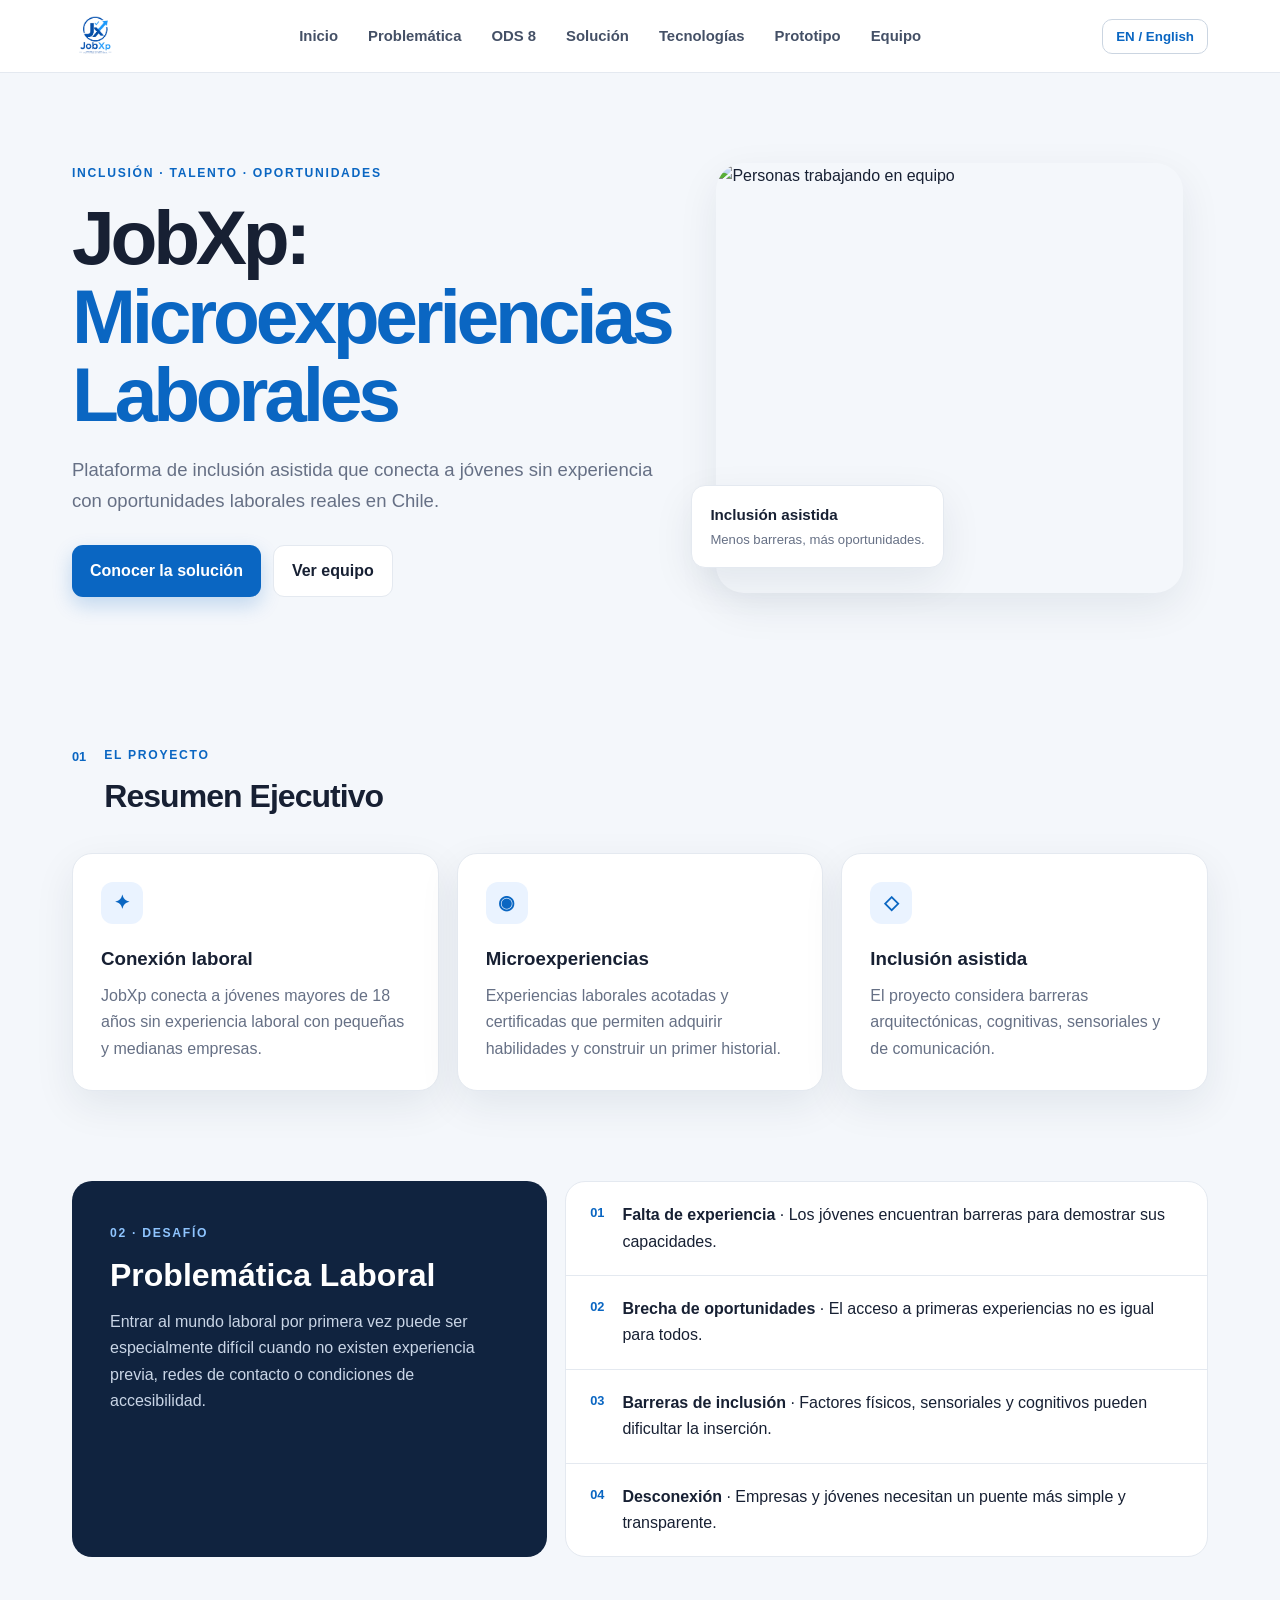
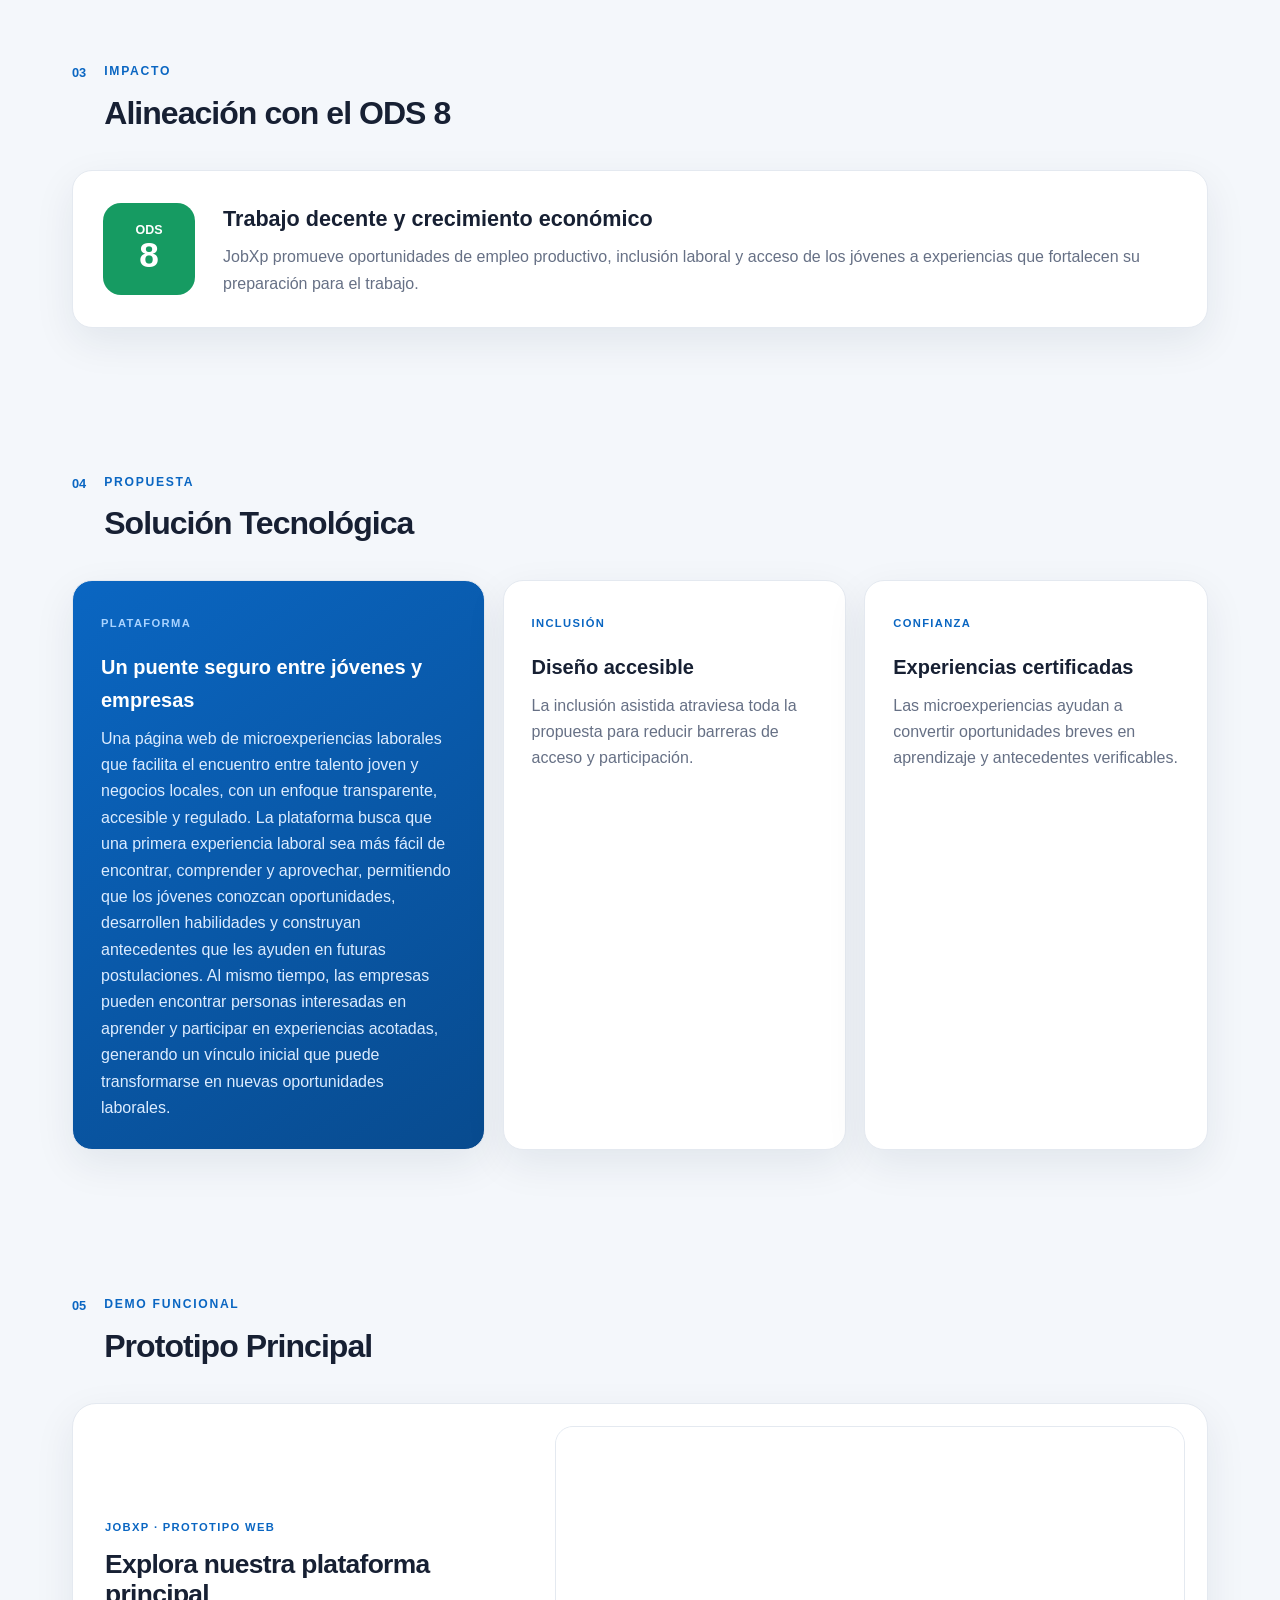
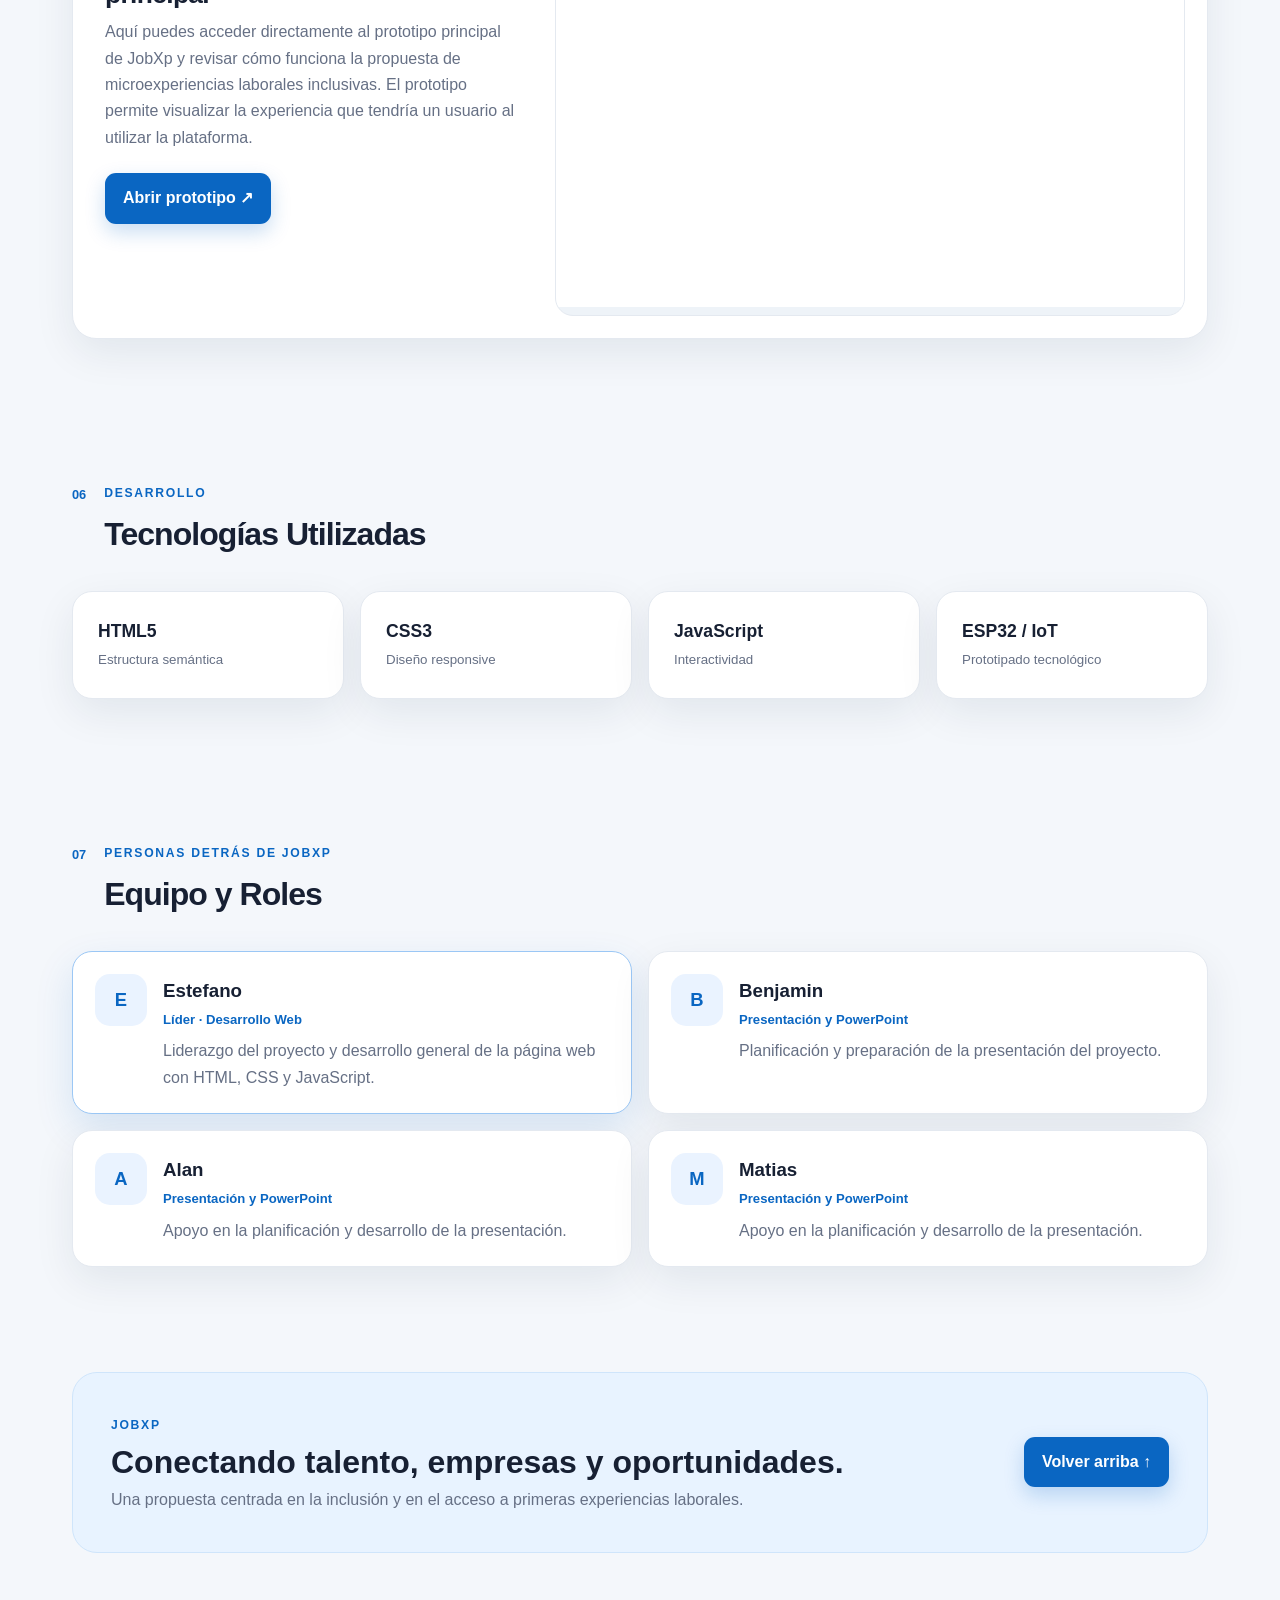
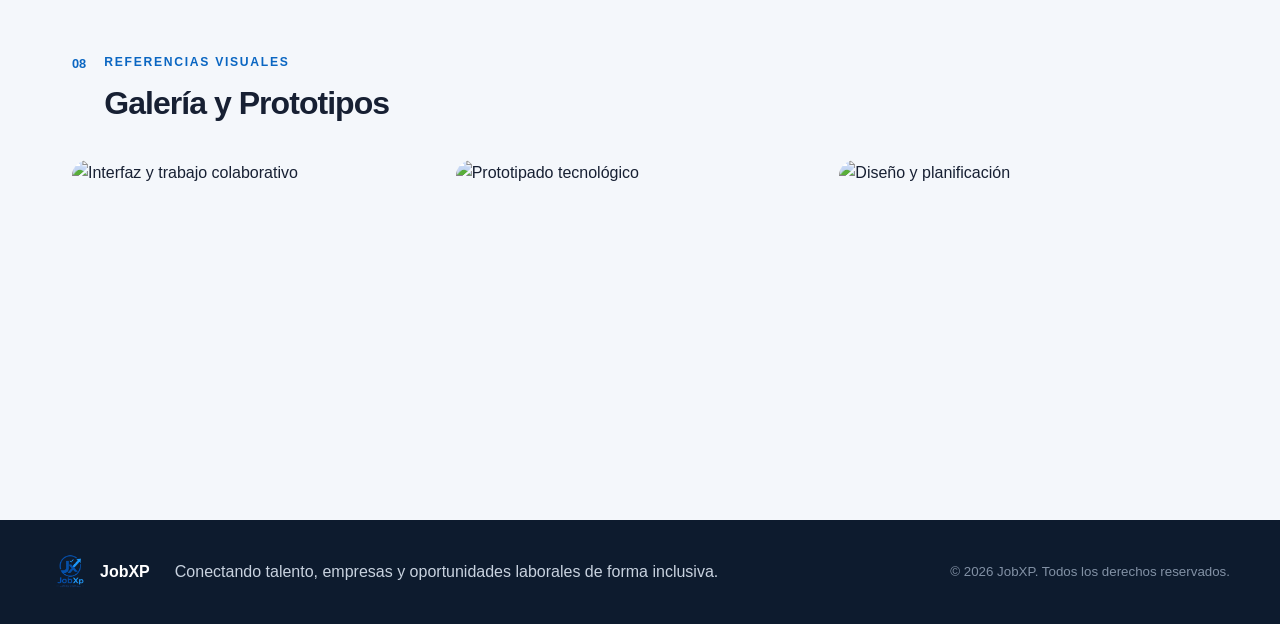
==== commit 488c8b71: "DSDSD" ====
--- a/index.html
+++ b/index.html
@@ -1,231 +1,250 @@
 <!DOCTYPE html>
 <html lang="es">
-
 <head>
-    <meta charset="UTF-8">
-    <meta name="viewport" content="width=device-width, initial-scale=1.0">
-    <title>JobXp - Conectando Talento Joven e Inclusión Laboral</title>
-    <link rel="stylesheet" href="static/css/style.css">
+  <meta charset="UTF-8">
+  <meta name="viewport" content="width=device-width, initial-scale=1.0">
+  <meta name="description" content="JobXp: microexperiencias laborales e inclusión asistida para jóvenes en Chile.">
+  <title>JobXp | Microexperiencias Laborales</title>
+  <link rel="stylesheet" href="static/css/style.css">
 </head>
-
 <body>
-
-    <header>
-        <div class="nav-container">
-            <div class="logo">
-                <img src="static/images/Logo.png" alt="Logo JobXp">
-            </div>
-
-            <nav class="nav-menu-wrapper" id="navMenuWrapper">
-                <ul class="nav-menu">
-                    <li class="nav-item"><a href="#intro" data-es="Inicio" data-en="Home">Inicio</a></li>
-                    <li class="nav-item"><a href="#problem" data-es="Problemática" data-en="Problem">Problemática</a></li>
-                    <li class="nav-item"><a href="#ods" data-es="ODS 8" data-en="SDG 8">ODS 8</a></li>
-                    <li class="nav-item"><a href="#solution" data-es="Solución" data-en="Solution">Solución</a></li>
-                    <li class="nav-item"><a href="#tech" data-es="Tecnologías" data-en="Tech Stack">Tecnologías</a></li>
-                    <li class="nav-item"><a href="#team" data-es="Equipo" data-en="Team">Equipo</a></li>
-                </ul>
-            </nav>
-
-            <div class="nav-actions">
-                <button class="lang-btn" id="langBtn">EN / English</button>
-                <button class="hamburger-btn" id="hamburgerBtn" aria-label="Abrir menú">
-                    <span></span>
-                    <span></span>
-                    <span></span>
-                </button>
-            </div>
-        </div>
-    </header>
-
-    <div class="main-container">
-
-        <aside>
-            <div class="card card-hover">
-                <div class="card-header">
-                    <h3 class="card-title" data-es="Enfoque de Inclusión" data-en="Inclusion Focus">Enfoque de Inclusión</h3>
-                </div>
-                <span class="badge" data-es="TEA / TDAH" data-en="ASD / ADHD">TEA / TDAH</span>
-                <span class="badge" data-es="Discapacidad Motriz" data-en="Motor Disability">Discapacidad Motriz</span>
-                <span class="badge" data-es="Comunidad Sorda" data-en="Deaf Community">Comunidad Sorda</span>
-                <span class="badge" data-es="Baja Visión" data-en="Low Vision">Baja Visión</span>
-            </div>
-        </aside>
-
-        <main>
-
-            <section class="card hero-card card-hover" id="intro">
-                <div class="hero-banner">
-                    <h1 data-es="JobXp: Microexperiencias Laborales" data-en="JobXp: Work Micro-Experiences">JobXp: Microexperiencias Laborales</h1>
-                    <p data-es="Plataforma de inclusión asistida y dinamización del primer empleo en Chile" data-en="Assisted inclusion platform boosting youth first-job opportunities in Chile">Plataforma de inclusión asistida y dinamización del primer empleo en Chile</p>
-                </div>
-                <div class="hero-img-wrapper">
-                    <img src="https://images.unsplash.com/photo-1522071820081-009f0129c71c?auto=format&fit=crop&w=1000&q=80" alt="JobXp Teamwork" class="hero-img">
-                </div>
-            </section>
-
-            <section class="card card-hover">
-                <div class="card-header">
-                    <h2 class="card-title" data-es=" Resumen Ejecutivo" data-en=" Executive Summary"> Resumen Ejecutivo</h2>
-                </div>
-                <p class="text-interactive" data-es="JobXp es una solución tecnológica e inclusiva concebida para conectar a jóvenes mayores de 18 años sin experiencia laboral con pequeñas y medianas empresas (PYMEs). Mediante un modelo de microexperiencias laborales certificadas y un pilar de Inclusión Asistida, eliminamos las barreras arquitectónicas, cognitivas y sensoriales en el empleo." data-en="JobXp is an inclusive tech solution designed to connect young adults (+18) without work experience with small and medium businesses (SMEs). Through a certified work micro-experience model and an Assisted Inclusion pillar, we eliminate architectural, cognitive, and sensory barriers to employment.">
-                    JobXp es una solución tecnológica e inclusiva concebida para conectar a jóvenes mayores de 18 años sin experiencia laboral con pequeñas y medianas empresas (PYMEs). Mediante un modelo de microexperiencias laborales certificadas y un pilar de Inclusión Asistida, eliminamos las barreras arquitectónicas, cognitivas y sensoriales en el empleo.
-                </p>
-            </section>
-
-            <section id="problem" class="card card-hover">
-                <div class="card-header">
-                    <h2 class="card-title" data-es=" Problemática Laboral" data-en=" Labor Problem Breakdown"> Problemática Laboral</h2>
-                </div>
-                <ul class="list-styled">
-                    <li data-es="<strong>Desempleo Juvenil Elevado:</strong> La tasa de desocupación alcanzó el 9,4 % a nivel nacional y 9,8 % en la Región Metropolitana, afectando severamente a quienes buscan su primer empleo." data-en="<strong>High Youth Unemployment:</strong> Unemployment reached 9.4% nationally and 9.8% in the Santiago Metropolitan Region, severely impacting first-time job seekers.">
-                        <strong>Desempleo Juvenil Elevado:</strong> La tasa de desocupación alcanzó el 9,4 % a nivel nacional y 9,8 % en la Región Metropolitana, afectando severamente a quienes buscan su primer empleo.
-                    </li>
-                    <li data-es="<strong>Brecha de Competencias:</strong> Según ENADEL, el 77 % de las empresas de la Región Metropolitana no logra cubrir sus vacantes debido a la falta de experiencia práctica de los postulantes." data-en="<strong>Skills Gap:</strong> According to ENADEL, 77% of companies in the Metropolitan Region fail to fill vacancies due to applicants' lack of practical experience.">
-                        <strong>Brecha de Competencias:</strong> Según ENADEL, el 77 % de las empresas de la Región Metropolitana no logra cubrir sus vacantes debido a la falta de experiencia práctica de los postulantes.
-                    </li>
-                    <li data-es="<strong>Barreras de Inclusión:</strong> Jóvenes neurodivergentes (TEA, TDAH) o con discapacidad física/sensorial carecen de entornos adaptados para integrarse al trabajo formal." data-en="<strong>Inclusion Barriers:</strong> Neurodivergent youth (ASD, ADHD) or those with physical/sensory disabilities lack adapted environments to enter formal employment.">
-                        <strong>Barreras de Inclusión:</strong> Jóvenes neurodivergentes (TEA, TDAH) o con discapacidad física/sensorial carecen de entornos adaptados para integrarse al trabajo formal.
-                    </li>
-                </ul>
-            </section>
-
-            <section id="ods" class="card card-hover">
-                <div class="card-header">
-                    <h2 class="card-title" data-es=" Alineación con el ODS 8" data-en=" Alignment with SDG 8"> Alineación con el ODS 8</h2>
-                </div>
-                <span class="badge badge-ods">ODS 8: Trabajo Decente y Crecimiento Económico</span>
-                <p class="section-text text-interactive" data-es="El proyecto contribuye directamente al ODS 8, promoviendo el trabajo decente y reduciendo la proporción de jóvenes sin empleo ni formación. JobXp proporciona entornos de trabajo seguros, no precarizados y formalizados conforme al Código del Trabajo de Chile y la Ley N.º 21.015 de Inclusión Laboral." data-en="The project directly contributes to SDG 8, promoting decent work and substantially reducing the proportion of youth not in employment or training. JobXp ensures safe, non-precarious, and regulated work environments in compliance with Chilean Labor Code and Inclusion Law No. 21.015.">
-                    El proyecto contribuye directamente al ODS 8, promoviendo el trabajo decente y reduciendo la proporción de jóvenes sin empleo ni formación. JobXp proporciona entornos de trabajo seguros, no precarizados y formalizados conforme al Código del Trabajo de Chile y la Ley N.º 21.015 de Inclusión Laboral.
-                </p>
-            </section>
-
-            <section id="solution" class="card card-hover">
-                <div class="card-header">
-                    <h2 class="card-title" data-es=" Solución Tecnológica Propuesta" data-en=" Proposed Tech Solution"> Solución Tecnológica Propuesta</h2>
-                </div>
-                <p class="text-interactive" data-es="JobXp opera como un ecosistema multiplataforma móvil y web compuesto por tres motores principales:" data-en="JobXp operates as a multiplatform mobile and web ecosystem powered by three core engines:">
-                    JobXp opera como un ecosistema multiplataforma móvil y web compuesto por tres motores principales:
-                </p>
-                <ul class="list-styled list-margin">
-                    <li data-es="<strong>Algoritmo de Match Inclusivo:</strong> Cruza perfiles de usuarios con checklists de accesibilidad obligatorios de las PYMEs (accesibilidad motriz, guías de anticipación visual, bajo estímulo sensorial)." data-en="<strong>Inclusive Matching Algorithm:</strong> Cross-references user profiles with mandatory SME accessibility checklists (motor accessibility, visual anticipation guides, low sensory stimulation).">
-                        <strong>Algoritmo de Match Inclusivo:</strong> Cruza perfiles de usuarios con checklists de accesibilidad obligatorios de las PYMEs (accesibilidad motriz, guías de anticipación visual, bajo estímulo sensorial).
-                    </li>
-                    <li data-es="<strong>Validación IoT y Biometría:</strong> Control de asistencia en tiempo real mediante tótems/códigos QR IoT geolocalizados y verificación facial biométrica para evitar suplantación." data-en="<strong>IoT & Biometric Validation:</strong> Real-time attendance check using geofenced IoT QR codes and biometric facial recognition to prevent impersonation.">
-                        <strong>Validación IoT y Biometría:</strong> Control de asistencia en tiempo real mediante tótems/códigos QR IoT geolocalizados y verificación facial biométrica para evitar suplantación.
-                    </li>
-                    <li data-es="<strong>Pasaporte de Experiencia Digital:</strong> Historial unificado de microexperiencias finalizadas para potenciar el currículum del usuario." data-en="<strong>Digital Experience Passport:</strong> Unified history of completed micro-experiences to boost the user's resume.">
-                        <strong>Pasaporte de Experiencia Digital:</strong> Historial unificado de microexperiencias finalizadas para potenciar el currículum del usuario.
-                    </li>
-                </ul>
-            </section>
-
-            <section id="tech" class="card card-hover">
-                <div class="card-header">
-                    <h2 class="card-title" data-es=" Tecnologías Utilizadas" data-en=" Tech Stack Overview"> Tecnologías Utilizadas</h2>
-                </div>
-                <div class="table-wrapper">
-                    <table>
-                        <thead>
-                            <tr>
-                                <th data-es="Capa" data-en="Layer">Capa</th>
-                                <th data-es="Tecnología" data-en="Technology">Tecnología</th>
-                                <th data-es="Aplicación en JobXp" data-en="Application in JobXp">Aplicación en JobXp</th>
-                            </tr>
-                        </thead>
-                        <tbody>
-                            <tr>
-                                <td data-es="Estructura" data-en="Structure">Estructura</td>
-                                <td><strong>HTML5</strong></td>
-                                <td data-es="Se utilizó para construir la estructura y organizar el contenido de todas las páginas del sitio web." data-en="Used to build the structure and organize the content of every page on the website.">
-                                    Se utilizó para construir la estructura y organizar el contenido de todas las páginas del sitio web.
-                                </td>
-                            </tr>
-                            <tr>
-                                <td data-es="Diseño" data-en="Design">Diseño</td>
-                                <td><strong>CSS3</strong></td>
-                                <td data-es="Se utilizó para crear el diseño visual, los colores, las animaciones, la distribución de los elementos y adaptar la página a distintos dispositivos." data-en="Used to create the visual design, colors, animations, layout, and make the website responsive for different devices.">
-                                    Se utilizó para crear el diseño visual, los colores, las animaciones, la distribución de los elementos y adaptar la página a distintos dispositivos.
-                                </td>
-                            </tr>
-                            <tr>
-                                <td data-es="Interactividad" data-en="Interactivity">Interactividad</td>
-                                <td><strong>JavaScript</strong></td>
-                                <td data-es="Se utilizó para agregar interactividad a la página, como el cambio dinámico de idioma entre español e inglés y mejorar la experiencia del usuario." data-en="Used to add interactivity to the website, such as dynamically switching between Spanish and English and improving the user experience.">
-                                    Se utilizó para agregar interactividad a la página, como el cambio dinámico de idioma entre español e inglés y mejorar la experiencia del usuario.
-                                </td>
-                            </tr>
-                        </tbody>
-                    </table>
-                </div>
-            </section>
-
-            <section id="team" class="card card-hover">
-                <div class="card-header">
-                    <h2 class="card-title" data-es="Equipo y Roles" data-en="Team and Roles">Equipo y Roles</h2>
-                </div>
-
-                <div class="team-grid">
-                    <div class="team-member">
-                        <h4>Ignacio</h4>
-                        <p data-es="Líder, supervisor y desarrollo general." data-en="Leader, supervisor and general development.">Líder, supervisor y desarrollo general.</p>
-                    </div>
-                    <div class="team-member">
-                        <h4>Estefano</h4>
-                        <p data-es="Desarrollador Web (HTML, CSS y JavaScript)." data-en="Web Developer (HTML, CSS and JavaScript).">Desarrollador Web (HTML, CSS y JavaScript).</p>
-                    </div>
-                    <div class="team-member">
-                        <h4>Benjamin</h4>
-                        <p data-es="Planificación de la presentación y PowerPoint." data-en="Presentation planning and PowerPoint.">Planificación de la presentación y PowerPoint.</p>
-                    </div>
-                    <div class="team-member">
-                        <h4>Alan</h4>
-                        <p data-es="Planificación de la presentación y PowerPoint." data-en="Presentation planning and PowerPoint.">Planificación de la presentación y PowerPoint.</p>
-                    </div>
-                    <div class="team-member">
-                        <h4>Matias</h4>
-                        <p data-es="Planificación de la presentación y PowerPoint." data-en="Presentation planning and PowerPoint.">Planificación de la presentación y PowerPoint.</p>
-                    </div>
-                </div>
-            </section>
-
-            <section class="card card-hover">
-                <div class="card-header">
-                    <h2 class="card-title" data-es=" Solución Final JobXp" data-en=" JobXp Final Solution"> Solución Final JobXp</h2>
-                </div>
-                <p class="text-interactive" data-es="La solución es una <strong>página web de microexperiencias laborales</strong> que actúa como un puente seguro, transparente y regulado entre jóvenes sin experiencia y el ecosistema de negocios locales. La plataforma cuenta con un pilar transversal de <strong>&quot;Inclusión Asistida&quot;</strong>, diseñado para eliminar barreras arquitectónicas, sensoriales, cognitivas y de comunicación." data-en="The solution is a <strong>web platform for work micro-experiences</strong> that acts as a safe, transparent, and regulated bridge between youth without experience and the local business ecosystem. The platform features a cross-cutting <strong>&quot;Assisted Inclusion&quot;</strong> pillar, designed to eliminate architectural, sensory, cognitive, and communication barriers.">
-                    La solución es una <strong>página web de microexperiencias laborales</strong> que actúa como un puente seguro, transparente y regulado entre jóvenes sin experiencia y el ecosistema de negocios locales. La plataforma cuenta con un pilar transversal de <strong>"Inclusión Asistida"</strong>, diseñado para eliminar barreras arquitectónicas, sensoriales, cognitivas y de comunicación.
-                </p>
-            </section>
-
-            <section class="card card-hover">
-                <div class="card-header">
-                    <h2 class="card-title" data-es=" Galería y Prototipos" data-en=" Gallery & Prototypes"> Galería y Prototipos</h2>
-                </div>
-                <div class="media-grid">
-                    <div class="img-wrapper"><img src="https://images.unsplash.com/photo-1551836022-d5d88e9218df?auto=format&fit=crop&w=500&q=80" alt="Interface UI"></div>
-                    <div class="img-wrapper"><img src="https://images.unsplash.com/photo-1581092160607-ee22621dd758?auto=format&fit=crop&w=500&q=80" alt="IoT ESP32 Testing"></div>
-                    <div class="img-wrapper"><img src="https://images.unsplash.com/photo-1531403009284-440f080d1e12?auto=format&fit=crop&w=500&q=80" alt="Inclusion Workshop"></div>
-                </div>
-            </section>
-
-        </main>
+  <header class="site-header">
+    <div class="nav-shell">
+      <a class="brand" href="#inicio" aria-label="JobXp inicio">
+        <img src="static/images/Logo.png" alt="Logo JobXp">
+      </a>
+      <nav class="main-nav" aria-label="Navegación principal">
+        <a href="#inicio">Inicio</a>
+        <a href="#problematica">Problemática</a>
+        <a href="#ods">ODS 8</a>
+        <a href="#solucion">Solución</a>
+        <a href="#tecnologias">Tecnologías</a>
+        <a href="#prototipo">Prototipo</a>
+        <a href="#equipo">Equipo</a>
+      </nav>
+      <button class="lang-btn" id="langBtn" type="button">EN / English</button>
     </div>
-
-    <footer class="footer">
-        <div class="footer-container">
-            <div class="footer-brand">
-                <img src="static/images/Logo.png" alt="JobXP">
-                <h3>JobXP</h3>
-                <p>Conectando talento, empresas y oportunidades laborales de forma inclusiva.</p>
-            </div>
-        </div>
-        <div class="footer-bottom">
-            <p>© 2026 JobXP. Todos los derechos reservados.</p>
-        </div>
-    </footer>
-
-    <script src="static/js/script.js"></script>
+  </header>
+
+  <main>
+    <section class="hero" id="inicio">
+      <div class="hero-copy">
+        <span class="eyebrow">INCLUSIÓN · TALENTO · OPORTUNIDADES</span>
+        <h1>JobXp: <span>Microexperiencias Laborales</span></h1>
+        <p>Plataforma de inclusión asistida que conecta a jóvenes sin experiencia con oportunidades laborales reales en Chile.</p>
+        <div class="hero-actions">
+          <a class="primary-btn" href="#solucion">Conocer la solución</a>
+          <a class="secondary-btn" href="#equipo">Ver equipo</a>
+        </div>
+      </div>
+      <div class="hero-visual">
+        <img src="https://images.unsplash.com/photo-1522071820081-009f0129c71c?auto=format&fit=crop&w=1200&q=85" alt="Personas trabajando en equipo">
+        <div class="floating-card">
+          <strong>Inclusión asistida</strong>
+          <span>Menos barreras, más oportunidades.</span>
+        </div>
+      </div>
+    </section>
+
+    <section class="content-section" id="resumen">
+      <div class="section-heading">
+        <span class="section-number">01</span>
+        <div>
+          <span class="eyebrow">EL PROYECTO</span>
+          <h2>Resumen Ejecutivo</h2>
+        </div>
+      </div>
+      <div class="feature-grid">
+        <article class="feature-card">
+          <div class="icon">✦</div>
+          <h3>Conexión laboral</h3>
+          <p>JobXp conecta a jóvenes mayores de 18 años sin experiencia laboral con pequeñas y medianas empresas.</p>
+        </article>
+        <article class="feature-card">
+          <div class="icon">◉</div>
+          <h3>Microexperiencias</h3>
+          <p>Experiencias laborales acotadas y certificadas que permiten adquirir habilidades y construir un primer historial.</p>
+        </article>
+        <article class="feature-card">
+          <div class="icon">◇</div>
+          <h3>Inclusión asistida</h3>
+          <p>El proyecto considera barreras arquitectónicas, cognitivas, sensoriales y de comunicación.</p>
+        </article>
+      </div>
+    </section>
+
+    <section class="split-section" id="problematica">
+      <div class="panel dark-panel">
+        <span class="eyebrow">02 · DESAFÍO</span>
+        <h2>Problemática Laboral</h2>
+        <p>Entrar al mundo laboral por primera vez puede ser especialmente difícil cuando no existen experiencia previa, redes de contacto o condiciones de accesibilidad.</p>
+      </div>
+      <div class="problem-list">
+        <div><b>01</b><span><strong>Falta de experiencia</strong> · Los jóvenes encuentran barreras para demostrar sus capacidades.</span></div>
+        <div><b>02</b><span><strong>Brecha de oportunidades</strong> · El acceso a primeras experiencias no es igual para todos.</span></div>
+        <div><b>03</b><span><strong>Barreras de inclusión</strong> · Factores físicos, sensoriales y cognitivos pueden dificultar la inserción.</span></div>
+        <div><b>04</b><span><strong>Desconexión</strong> · Empresas y jóvenes necesitan un puente más simple y transparente.</span></div>
+      </div>
+    </section>
+
+    <section class="content-section" id="ods">
+      <div class="section-heading">
+        <span class="section-number">03</span>
+        <div>
+          <span class="eyebrow">IMPACTO</span>
+          <h2>Alineación con el ODS 8</h2>
+        </div>
+      </div>
+      <div class="ods-card">
+        <div class="ods-badge">ODS<br><strong>8</strong></div>
+        <div>
+          <h3>Trabajo decente y crecimiento económico</h3>
+          <p>JobXp promueve oportunidades de empleo productivo, inclusión laboral y acceso de los jóvenes a experiencias que fortalecen su preparación para el trabajo.</p>
+        </div>
+      </div>
+    </section>
+
+    <section class="content-section" id="solucion">
+      <div class="section-heading">
+        <span class="section-number">04</span>
+        <div>
+          <span class="eyebrow">PROPUESTA</span>
+          <h2>Solución Tecnológica</h2>
+        </div>
+      </div>
+      <div class="solution-grid">
+        <article class="solution-card large">
+          <span class="tag">PLATAFORMA</span>
+          <h3>Un puente seguro entre jóvenes y empresas</h3>
+          <p>Una página web de microexperiencias laborales que facilita el encuentro entre talento joven y negocios locales, con un enfoque transparente, accesible y regulado. La plataforma busca que una primera experiencia laboral sea más fácil de encontrar, comprender y aprovechar, permitiendo que los jóvenes conozcan oportunidades, desarrollen habilidades y construyan antecedentes que les ayuden en futuras postulaciones. Al mismo tiempo, las empresas pueden encontrar personas interesadas en aprender y participar en experiencias acotadas, generando un vínculo inicial que puede transformarse en nuevas oportunidades laborales.</p>
+        </article>
+        <article class="solution-card">
+          <span class="tag">INCLUSIÓN</span>
+          <h3>Diseño accesible</h3>
+          <p>La inclusión asistida atraviesa toda la propuesta para reducir barreras de acceso y participación.</p>
+        </article>
+        <article class="solution-card">
+          <span class="tag">CONFIANZA</span>
+          <h3>Experiencias certificadas</h3>
+          <p>Las microexperiencias ayudan a convertir oportunidades breves en aprendizaje y antecedentes verificables.</p>
+        </article>
+      </div>
+    </section>
+
+
+    <section class="content-section prototype-section" id="prototipo">
+      <div class="section-heading">
+        <span class="section-number">05</span>
+        <div>
+          <span class="eyebrow">DEMO FUNCIONAL</span>
+          <h2>Prototipo Principal</h2>
+        </div>
+      </div>
+      <div class="prototype-card">
+        <div class="prototype-info">
+          <span class="tag">JOBXP · PROTOTIPO WEB</span>
+          <h3>Explora nuestra plataforma principal</h3>
+          <p>
+            Aquí puedes acceder directamente al prototipo principal de JobXp y
+            revisar cómo funciona la propuesta de microexperiencias laborales
+            inclusivas. El prototipo permite visualizar la experiencia que
+            tendría un usuario al utilizar la plataforma.
+          </p>
+          <a class="primary-btn" href="https://estefanopobletett.github.io/jobxpp/" target="_blank" rel="noopener noreferrer">
+            Abrir prototipo ↗
+          </a>
+        </div>
+        <div class="prototype-preview">
+          <iframe
+            src="https://estefanopobletett.github.io/jobxpp/"
+            title="Prototipo principal de JobXp"
+            loading="lazy">
+          </iframe>
+          <div class="preview-fallback">
+            <span>Vista previa del prototipo</span>
+            <a href="https://estefanopobletett.github.io/jobxpp/" target="_blank" rel="noopener noreferrer">Abrir en una pestaña nueva ↗</a>
+          </div>
+        </div>
+      </div>
+    </section>
+
+    <section class="content-section" id="tecnologias">
+      <div class="section-heading">
+        <span class="section-number">06</span>
+        <div>
+          <span class="eyebrow">DESARROLLO</span>
+          <h2>Tecnologías Utilizadas</h2>
+        </div>
+      </div>
+      <div class="tech-grid">
+        <div class="tech-card"><span>HTML5</span><small>Estructura semántica</small></div>
+        <div class="tech-card"><span>CSS3</span><small>Diseño responsive</small></div>
+        <div class="tech-card"><span>JavaScript</span><small>Interactividad</small></div>
+        <div class="tech-card"><span>ESP32 / IoT</span><small>Prototipado tecnológico</small></div>
+      </div>
+    </section>
+
+    <section class="content-section" id="equipo">
+      <div class="section-heading">
+        <span class="section-number">07</span>
+        <div>
+          <span class="eyebrow">PERSONAS DETRÁS DE JOBXP</span>
+          <h2>Equipo y Roles</h2>
+        </div>
+      </div>
+      <div class="team-grid">
+        <article class="member leader">
+          <div class="avatar">E</div>
+          <div><h3>Estefano</h3><span class="role">Líder · Desarrollo Web</span><p>Liderazgo del proyecto y desarrollo general de la página web con HTML, CSS y JavaScript.</p></div>
+        </article>
+        <article class="member">
+          <div class="avatar">B</div>
+          <div><h3>Benjamin</h3><span class="role">Presentación y PowerPoint</span><p>Planificación y preparación de la presentación del proyecto.</p></div>
+        </article>
+        <article class="member">
+          <div class="avatar">A</div>
+          <div><h3>Alan</h3><span class="role">Presentación y PowerPoint</span><p>Apoyo en la planificación y desarrollo de la presentación.</p></div>
+        </article>
+        <article class="member">
+          <div class="avatar">M</div>
+          <div><h3>Matias</h3><span class="role">Presentación y PowerPoint</span><p>Apoyo en la planificación y desarrollo de la presentación.</p></div>
+        </article>
+      </div>
+    </section>
+
+    <section class="final-cta">
+      <div>
+        <span class="eyebrow">JOBXP</span>
+        <h2>Conectando talento, empresas y oportunidades.</h2>
+        <p>Una propuesta centrada en la inclusión y en el acceso a primeras experiencias laborales.</p>
+      </div>
+      <a class="primary-btn" href="#inicio">Volver arriba ↑</a>
+    </section>
+
+    <section class="content-section gallery-section">
+      <div class="section-heading">
+        <span class="section-number">08</span>
+        <div>
+          <span class="eyebrow">REFERENCIAS VISUALES</span>
+          <h2>Galería y Prototipos</h2>
+        </div>
+      </div>
+      <div class="gallery">
+        <img src="https://images.unsplash.com/photo-1551836022-d5d88e9218df?auto=format&fit=crop&w=700&q=85" alt="Interfaz y trabajo colaborativo">
+        <img src="https://images.unsplash.com/photo-1581092160607-ee22621dd758?auto=format&fit=crop&w=700&q=85" alt="Prototipado tecnológico">
+        <img src="https://images.unsplash.com/photo-1531403009284-440f080d1e12?auto=format&fit=crop&w=700&q=85" alt="Diseño y planificación">
+      </div>
+    </section>
+  </main>
+
+  <footer>
+    <div class="footer-inner">
+      <div class="brand footer-brand"><img src="static/images/Logo.png" alt="JobXp"><span>JobXP</span></div>
+      <p>Conectando talento, empresas y oportunidades laborales de forma inclusiva.</p>
+      <small>© 2026 JobXP. Todos los derechos reservados.</small>
+    </div>
+  </footer>
+
+  <script src="static/js/script.js"></script>
 </body>
-
-</html>+</html>
--- a/static/css/style.css
+++ b/static/css/style.css
@@ -1,547 +1,70 @@
-@import url('https://fonts.googleapis.com/css2?family=Inter:wght@400;500;600&family=Plus+Jakarta+Sans:wght@600;700;800&display=swap');
-
-:root {
-    --linkedin-blue: #0a66c2;
-    --linkedin-hover-blue: #004182;
-    --linkedin-light-blue: #e8f0fe;
-    --linkedin-bg: #f4f2ee;
-    --linkedin-card-bg: #ffffff;
-    --linkedin-text-primary: #191919;
-    --linkedin-text-secondary: #666666;
-    --linkedin-border: #e0e0e0;
-    --linkedin-green: #057642;
-    --linkedin-green-hover: #034e2b;
-    --shadow-soft: 0 0 0 1px rgba(0,0,0,0.08), 0 2px 4px rgba(0,0,0,0.04);
-    --shadow-hover: 0 12px 24px -6px rgba(10, 102, 194, 0.12), 0 4px 12px rgba(0,0,0,0.08);
-    --transition-smooth: all 0.3s cubic-bezier(0.25, 0.8, 0.25, 1);
+:root{
+  --blue:#0a66c2;--blue-dark:#084b8f;--ink:#172033;--muted:#667085;--bg:#f4f7fb;
+  --card:#fff;--line:#e4e9f0;--soft:#eaf3ff;--dark:#10233f;--radius:20px;
+  --shadow:0 14px 40px rgba(16,35,63,.08);
+}
+*{box-sizing:border-box}
+html{scroll-behavior:smooth}
+body{margin:0;font-family:Inter,Segoe UI,Arial,sans-serif;color:var(--ink);background:var(--bg);line-height:1.65}
+a{text-decoration:none;color:inherit}
+img{max-width:100%;display:block}
+.site-header{position:sticky;top:0;z-index:50;background:rgba(255,255,255,.94);backdrop-filter:blur(14px);border-bottom:1px solid var(--line)}
+.nav-shell{max-width:1180px;margin:auto;min-height:72px;padding:10px 22px;display:flex;align-items:center;gap:28px}
+.brand{display:flex;align-items:center;flex:none}.brand img{width:auto;height:46px}
+.main-nav{display:flex;align-items:center;justify-content:center;gap:4px;flex:1;overflow-x:auto;scrollbar-width:none}
+.main-nav::-webkit-scrollbar{display:none}
+.main-nav a{white-space:nowrap;padding:10px 13px;border-radius:10px;font-size:.93rem;font-weight:650;color:#445066;transition:.2s}
+.main-nav a:hover{color:var(--blue);background:var(--soft)}
+.lang-btn{border:1px solid #cbd5e1;background:#fff;color:var(--blue);border-radius:10px;padding:9px 13px;font-weight:700;cursor:pointer;white-space:nowrap}
+main{max-width:1180px;margin:auto;padding:28px 22px 70px}
+.hero{display:grid;grid-template-columns:1.05fr .95fr;gap:46px;align-items:center;padding:58px 0 74px}
+.eyebrow{display:inline-block;color:var(--blue);font-size:.76rem;letter-spacing:.14em;font-weight:800}
+.hero h1{font-size:clamp(2.7rem,6vw,5rem);line-height:1.02;margin:13px 0 22px;letter-spacing:-.055em}
+.hero h1 span{color:var(--blue)}
+.hero p{max-width:650px;color:var(--muted);font-size:1.16rem;margin:0 0 28px}
+.hero-actions{display:flex;gap:12px;flex-wrap:wrap}
+.primary-btn,.secondary-btn{display:inline-flex;align-items:center;justify-content:center;padding:12px 18px;border-radius:11px;font-weight:750;transition:.2s}
+.primary-btn{background:var(--blue);color:#fff;box-shadow:0 8px 20px rgba(10,102,194,.22)}
+.primary-btn:hover{background:var(--blue-dark);transform:translateY(-2px)}
+.secondary-btn{background:#fff;border:1px solid var(--line);color:var(--ink)}
+.hero-visual{position:relative}.hero-visual>img{width:100%;height:430px;object-fit:cover;border-radius:28px;box-shadow:var(--shadow)}
+.floating-card{position:absolute;left:-25px;bottom:25px;background:#fff;border:1px solid var(--line);padding:16px 18px;border-radius:14px;box-shadow:var(--shadow);display:grid;gap:2px}
+.floating-card strong{font-size:.95rem}.floating-card span{font-size:.82rem;color:var(--muted)}
+.content-section{padding:70px 0}
+.section-heading{display:flex;gap:18px;align-items:flex-start;margin-bottom:30px}.section-number{font-size:.8rem;color:var(--blue);font-weight:900;padding-top:5px}.section-heading h2{margin:3px 0 0;font-size:2rem;letter-spacing:-.03em}
+.feature-grid{display:grid;grid-template-columns:repeat(3,1fr);gap:18px}
+.feature-card,.solution-card,.tech-card,.member,.ods-card{background:var(--card);border:1px solid var(--line);border-radius:var(--radius);box-shadow:var(--shadow)}
+.feature-card{padding:28px}.icon{width:42px;height:42px;border-radius:12px;background:var(--soft);color:var(--blue);display:grid;place-items:center;font-size:1.2rem;font-weight:900}.feature-card h3{margin:20px 0 8px}.feature-card p,.solution-card p,.member p,.ods-card p{margin:0;color:var(--muted)}
+.split-section{display:grid;grid-template-columns:.85fr 1.15fr;gap:18px;margin:20px 0 30px}.panel{border-radius:var(--radius);padding:38px}.dark-panel{background:var(--dark);color:#fff}.dark-panel .eyebrow{color:#8fc5ff}.dark-panel h2{font-size:2rem;line-height:1.1;margin:12px 0}.dark-panel p{color:#c9d5e6}.problem-list{background:#fff;border:1px solid var(--line);border-radius:var(--radius);overflow:hidden}.problem-list div{display:flex;gap:18px;padding:20px 24px;border-bottom:1px solid var(--line)}.problem-list div:last-child{border:0}.problem-list b{color:var(--blue);font-size:.8rem}
+.ods-card{padding:30px;display:flex;align-items:center;gap:28px}.ods-badge{width:92px;height:92px;flex:none;border-radius:18px;background:#169b62;color:#fff;display:grid;place-content:center;text-align:center;font-size:.78rem;font-weight:700;line-height:1.05}.ods-badge strong{font-size:2.2rem}.ods-card h3{margin:0 0 8px;font-size:1.35rem}
+.solution-grid{display:grid;grid-template-columns:1.2fr 1fr 1fr;gap:18px}.solution-card{padding:28px}.solution-card.large{background:linear-gradient(145deg,#0a66c2,#084b8f);color:#fff}.solution-card.large p{color:#dcecff}.tag{font-size:.7rem;font-weight:900;letter-spacing:.12em;color:var(--blue)}.large .tag{color:#a9d3ff}.solution-card h3{margin:15px 0 9px;font-size:1.25rem}
+.tech-grid{display:grid;grid-template-columns:repeat(4,1fr);gap:16px}.tech-card{padding:25px}.tech-card span{display:block;font-weight:850;font-size:1.1rem}.tech-card small{color:var(--muted)}
+.team-grid{display:grid;grid-template-columns:repeat(2,1fr);gap:16px}.member{padding:22px;display:flex;gap:16px;align-items:flex-start}.member.leader{border-color:#9bc7f5;box-shadow:0 15px 38px rgba(10,102,194,.13)}.avatar{width:52px;height:52px;flex:none;border-radius:15px;background:var(--soft);color:var(--blue);display:grid;place-items:center;font-weight:900;font-size:1.15rem}.member h3{margin:2px 0 0}.role{display:block;color:var(--blue);font-size:.82rem;font-weight:800;margin:2px 0 8px}
+.final-cta{margin:35px 0 25px;padding:38px;border-radius:25px;background:#e8f3ff;border:1px solid #cfe5fb;display:flex;justify-content:space-between;align-items:center;gap:25px}.final-cta h2{margin:7px 0 6px;font-size:2rem;line-height:1.15}.final-cta p{margin:0;color:var(--muted)}
+.gallery{display:grid;grid-template-columns:repeat(3,1fr);gap:15px}.gallery img{height:220px;width:100%;object-fit:cover;border-radius:16px}
+footer{background:#0d1b2e;color:#c8d2df;padding:32px 22px}.footer-inner{max-width:1180px;margin:auto;display:flex;align-items:center;gap:25px;flex-wrap:wrap}.footer-brand{color:#fff;gap:10px;font-weight:850}.footer-brand img{height:40px}.footer-inner p{margin:0;flex:1}.footer-inner small{color:#8291a5}
+@media(max-width:900px){
+  .nav-shell{gap:12px}.main-nav{justify-content:flex-start}.main-nav a{padding:9px 8px;font-size:.86rem}
+  .hero{grid-template-columns:1fr;padding:38px 0 55px}.hero-visual>img{height:350px}
+  .feature-grid,.solution-grid{grid-template-columns:1fr}.split-section{grid-template-columns:1fr}.tech-grid{grid-template-columns:repeat(2,1fr)}
+}
+@media(max-width:620px){
+  main{padding:15px 15px 45px}.nav-shell{padding:8px 12px;min-height:62px}.brand img{height:38px}.lang-btn{font-size:.75rem;padding:8px 9px}.main-nav{order:3;flex-basis:100%;display:none}.nav-shell{flex-wrap:wrap}.hero h1{font-size:2.65rem}.hero p{font-size:1rem}.hero-visual>img{height:280px}.floating-card{left:12px;bottom:12px}.content-section{padding:48px 0}.team-grid{grid-template-columns:1fr}.gallery{grid-template-columns:1fr}.gallery img{height:210px}.ods-card{align-items:flex-start;gap:18px}.ods-badge{width:72px;height:72px}.final-cta{padding:27px;display:block}.final-cta .primary-btn{margin-top:18px}.tech-grid{grid-template-columns:1fr}.footer-inner{display:block}.footer-inner p{margin:15px 0}
 }
 
-html {
-    scroll-behavior: smooth;
+.prototype-card{display:grid;grid-template-columns:.82fr 1.18fr;gap:22px;background:#fff;border:1px solid var(--line);border-radius:24px;padding:22px;box-shadow:var(--shadow);overflow:hidden}
+.prototype-info{padding:22px 16px 22px 10px;display:flex;flex-direction:column;align-items:flex-start;justify-content:center}
+.prototype-info h3{font-size:1.65rem;line-height:1.15;margin:12px 0 10px;letter-spacing:-.025em}
+.prototype-info p{color:var(--muted);margin:0 0 22px}
+.prototype-preview{position:relative;min-height:480px;border-radius:18px;overflow:hidden;background:#eef3f8;border:1px solid var(--line)}
+.prototype-preview iframe{width:100%;height:480px;border:0;background:#fff}
+.preview-fallback{display:none}
+@media(max-width:900px){
+  .prototype-card{grid-template-columns:1fr}
+  .prototype-info{padding:18px 8px}
+  .prototype-preview,.prototype-preview iframe{height:430px}
 }
-
-* {
-    box-sizing: border-box;
-    margin: 0;
-    padding: 0;
-    font-family: 'Inter', system-ui, -apple-system, BlinkMacSystemFont, "Segoe UI", Roboto, sans-serif;
+@media(max-width:620px){
+  .prototype-card{padding:14px}
+  .prototype-preview,.prototype-preview iframe{height:390px}
 }
-
-body {
-    background-color: var(--linkedin-bg);
-    color: var(--linkedin-text-primary);
-    line-height: 1.6;
-    overflow-x: hidden;
-}
-
-h1, h2, h3, h4, .card-title, .brand-name, .nav-item a {
-    font-family: 'Plus Jakarta Sans', sans-serif;
-    letter-spacing: -0.01em;
-}
-
-/* HEADER & NAVIGATION */
-header {
-    background-color: var(--linkedin-card-bg);
-    border-bottom: 1px solid var(--linkedin-border);
-    position: sticky;
-    top: 0;
-    z-index: 100;
-    width: 100%;
-    transition: var(--transition-smooth);
-}
-
-header:hover {
-    box-shadow: 0 4px 12px rgba(0, 0, 0, 0.05);
-}
-
-.nav-container {
-    display: flex;
-    align-items: center;
-    justify-content: space-between;
-    height: 70px;
-    padding: 0 20px;
-    max-width: 1128px;
-    margin: 0 auto;
-    width: 100%;
-}
-
-.logo {
-    display: flex;
-    align-items: center;
-    height: 100%;
-}
-
-.logo img {
-    height: 48px;
-    width: auto;
-    object-fit: contain;
-}
-
-.nav-menu-wrapper {
-    display: flex;
-    align-items: center;
-}
-
-.nav-menu {
-    display: flex;
-    gap: 20px;
-    list-style: none;
-    align-items: center;
-}
-
-.nav-item a {
-    text-decoration: none;
-    color: var(--linkedin-text-secondary);
-    font-size: 13.5px;
-    font-weight: 600;
-    position: relative;
-    padding: 6px 0;
-    transition: color 0.2s ease;
-}
-
-.nav-item a::after {
-    content: '';
-    position: absolute;
-    width: 0%;
-    height: 2px;
-    bottom: 0;
-    left: 0;
-    background-color: var(--linkedin-blue);
-    transition: width 0.3s cubic-bezier(0.25, 0.8, 0.25, 1);
-}
-
-.nav-item a:hover {
-    color: var(--linkedin-blue);
-}
-
-.nav-item a:hover::after {
-    width: 100%;
-}
-
-.nav-actions {
-    display: flex;
-    align-items: center;
-    gap: 12px;
-}
-
-.lang-btn {
-    background-color: transparent;
-    border: 1.5px solid var(--linkedin-blue);
-    color: var(--linkedin-blue);
-    padding: 6px 14px;
-    border-radius: 20px;
-    font-weight: 600;
-    font-size: 13px;
-    cursor: pointer;
-    white-space: nowrap;
-    transition: var(--transition-smooth);
-}
-
-.lang-btn:hover {
-    background-color: var(--linkedin-blue);
-    color: white;
-    box-shadow: 0 4px 10px rgba(10, 102, 194, 0.25);
-    transform: translateY(-1px);
-}
-
-/* BOTÓN HAMBURGUESA */
-.hamburger-btn {
-    display: none;
-    flex-direction: column;
-    justify-content: space-around;
-    width: 28px;
-    height: 24px;
-    background: transparent;
-    border: none;
-    cursor: pointer;
-    padding: 0;
-    z-index: 101;
-}
-
-.hamburger-btn span {
-    width: 100%;
-    height: 3px;
-    background-color: var(--linkedin-text-primary);
-    border-radius: 2px;
-    transition: var(--transition-smooth);
-}
-
-.hamburger-btn.active span:nth-child(1) {
-    transform: rotate(45deg) translate(5px, 6px);
-}
-
-.hamburger-btn.active span:nth-child(2) {
-    opacity: 0;
-}
-
-.hamburger-btn.active span:nth-child(3) {
-    transform: rotate(-45deg) translate(5px, -6px);
-}
-
-/* LAYOUT PRINCIPAL Y TARJETAS */
-.main-container {
-    max-width: 1128px;
-    margin: 24px auto;
-    padding: 0 16px;
-    display: grid;
-    grid-template-columns: 260px 1fr;
-    gap: 24px;
-}
-
-.card {
-    background-color: var(--linkedin-card-bg);
-    border: 1px solid var(--linkedin-border);
-    border-radius: 10px;
-    padding: 22px;
-    margin-bottom: 20px;
-    box-shadow: var(--shadow-soft);
-    transition: var(--transition-smooth);
-    position: relative;
-}
-
-.card-hover:hover {
-    transform: translateY(-4px);
-    box-shadow: var(--shadow-hover);
-    border-color: rgba(10, 102, 194, 0.3);
-}
-
-.hero-card {
-    padding: 0;
-    overflow: hidden;
-}
-
-.card-header {
-    border-bottom: 1px solid var(--linkedin-border);
-    padding-bottom: 12px;
-    margin-bottom: 16px;
-    transition: border-color 0.3s ease;
-}
-
-.card:hover .card-header {
-    border-color: #cbd5e1;
-}
-
-.card-title {
-    font-size: 18px;
-    font-weight: 700;
-    color: var(--linkedin-text-primary);
-    transition: color 0.2s ease;
-}
-
-.card:hover .card-title {
-    color: var(--linkedin-blue);
-}
-
-p.text-interactive {
-    transition: color 0.2s ease, background-color 0.2s ease;
-    border-radius: 4px;
-    padding: 2px 4px;
-    margin: -2px -4px;
-}
-
-p.text-interactive:hover {
-    background-color: #f8fafc;
-    color: #000000;
-}
-
-.section-text {
-    margin-top: 10px;
-}
-
-/* HERO SECTION */
-.hero-banner {
-    background: linear-gradient(135deg, #0a66c2 0%, #003366 100%);
-    color: white;
-    padding: 36px 24px;
-    text-align: center;
-}
-
-.hero-banner h1 {
-    font-size: 28px;
-    font-weight: 800;
-    margin-bottom: 8px;
-    letter-spacing: -0.02em;
-}
-
-.hero-img-wrapper {
-    overflow: hidden;
-    max-height: 280px;
-}
-
-.hero-img {
-    width: 100%;
-    height: 100%;
-    object-fit: cover;
-    display: block;
-    transition: transform 0.6s cubic-bezier(0.25, 0.8, 0.25, 1);
-}
-
-.hero-card:hover .hero-img {
-    transform: scale(1.04);
-}
-
-/* BADGES */
-.badge {
-    display: inline-block;
-    background-color: var(--linkedin-light-blue);
-    color: var(--linkedin-blue);
-    padding: 6px 12px;
-    border-radius: 16px;
-    font-size: 12px;
-    font-weight: 600;
-    margin-right: 6px;
-    margin-bottom: 8px;
-    transition: var(--transition-smooth);
-}
-
-.badge:hover {
-    background-color: var(--linkedin-blue);
-    color: white;
-    transform: translateY(-2px) scale(1.03);
-    box-shadow: 0 4px 8px rgba(10, 102, 194, 0.2);
-}
-
-.badge-ods {
-    background-color: #e6f4ea;
-    color: var(--linkedin-green);
-}
-
-.badge-ods:hover {
-    background-color: var(--linkedin-green);
-    color: white;
-    box-shadow: 0 4px 8px rgba(5, 118, 66, 0.2);
-}
-
-/* LISTAS Y TABLAS */
-ul.list-styled {
-    list-style: none;
-    padding-left: 0;
-}
-
-ul.list-styled li {
-    position: relative;
-    padding-left: 24px;
-    padding-top: 4px;
-    padding-bottom: 4px;
-    margin-bottom: 8px;
-    font-size: 14px;
-    border-radius: 6px;
-    transition: var(--transition-smooth);
-}
-
-ul.list-styled li::before {
-    content: "•";
-    color: var(--linkedin-blue);
-    font-weight: bold;
-    font-size: 22px;
-    position: absolute;
-    left: 6px;
-    top: -1px;
-}
-
-ul.list-styled li:hover {
-    background-color: rgba(10, 102, 194, 0.04);
-    padding-left: 28px;
-}
-
-.list-margin {
-    margin-top: 10px;
-}
-
-.table-wrapper {
-    overflow-x: auto;
-    border-radius: 8px;
-    border: 1px solid var(--linkedin-border);
-    margin-top: 12px;
-}
-
-table {
-    width: 100%;
-    border-collapse: collapse;
-    font-size: 13.5px;
-    background-color: white;
-}
-
-th, td {
-    padding: 12px 14px;
-    text-align: left;
-    border-bottom: 1px solid var(--linkedin-border);
-}
-
-th {
-    background-color: #f8fafc;
-    font-weight: 600;
-    color: var(--linkedin-text-primary);
-    font-family: 'Plus Jakarta Sans', sans-serif;
-}
-
-tbody tr:hover td {
-    background-color: #f1f5f9;
-}
-
-/* EQUIPO Y GALERÍA */
-.media-grid {
-    display: grid;
-    grid-template-columns: repeat(auto-fit, minmax(200px, 1fr));
-    gap: 14px;
-    margin-top: 12px;
-}
-
-.img-wrapper {
-    overflow: hidden;
-    border-radius: 8px;
-    border: 1px solid var(--linkedin-border);
-    height: 160px;
-}
-
-.img-wrapper img {
-    width: 100%;
-    height: 100%;
-    object-fit: cover;
-    transition: transform 0.4s ease;
-}
-
-.img-wrapper:hover img {
-    transform: scale(1.08);
-}
-
-.team-grid {
-    display: grid;
-    grid-template-columns: repeat(auto-fit, minmax(180px, 1fr));
-    gap: 14px;
-    margin-top: 12px;
-}
-
-.team-member {
-    border: 1px solid var(--linkedin-border);
-    border-radius: 8px;
-    padding: 16px 12px;
-    text-align: center;
-    background-color: #fafafa;
-    transition: var(--transition-smooth);
-}
-
-.team-member:hover {
-    background-color: #ffffff;
-    border-color: var(--linkedin-blue);
-    transform: translateY(-3px);
-    box-shadow: 0 6px 12px rgba(10, 102, 194, 0.1);
-}
-
-.team-member h4 {
-    font-size: 15px;
-    color: var(--linkedin-text-primary);
-}
-
-.team-member p {
-    font-size: 12px;
-    color: var(--linkedin-text-secondary);
-}
-
-/* FOOTER */
-.footer {
-    background: #111827;
-    color: #fff;
-    margin-top: 80px;
-}
-
-.footer-container {
-    max-width: 1200px;
-    margin: auto;
-    padding: 40px 20px;
-    display: flex;
-    justify-content: space-between;
-    gap: 40px;
-    flex-wrap: wrap;
-}
-
-.footer-brand img {
-    width: 60px;
-    margin-bottom: 12px;
-}
-
-.footer-brand h3 {
-    font-size: 1.6rem;
-    margin-bottom: 10px;
-}
-
-.footer-brand p {
-    color: #cbd5e1;
-    line-height: 1.6;
-    max-width: 350px;
-}
-
-.footer-bottom {
-    border-top: 1px solid rgba(255,255,255,.1);
-    text-align: center;
-    padding: 20px;
-    color: #94a3b8;
-    font-size: .9rem;
-}
-
-/* MEDIA QUERIES (DISPOSITIVOS MÓVILES) */
-@media (max-width: 850px) {
-    .nav-container {
-        padding: 0 16px;
-        height: 64px;
-    }
-
-    .logo img {
-        height: 38px;
-    }
-
-    .hamburger-btn {
-        display: flex;
-    }
-
-    .nav-menu-wrapper {
-        position: absolute;
-        top: 64px;
-        left: 0;
-        width: 100%;
-        background-color: var(--linkedin-card-bg);
-        border-bottom: 1px solid var(--linkedin-border);
-        box-shadow: 0 10px 15px rgba(0, 0, 0, 0.1);
-        display: none;
-        padding: 20px;
-    }
-
-    .nav-menu-wrapper.active {
-        display: block;
-    }
-
-    .nav-menu {
-        flex-direction: column;
-        align-items: flex-start;
-        gap: 16px;
-    }
-
-    .nav-item {
-        width: 100%;
-    }
-
-    .nav-item a {
-        display: block;
-        width: 100%;
-        font-size: 15px;
-    }
-
-    .main-container {
-        grid-template-columns: 1fr;
-        padding: 0 12px;
-        margin: 16px auto;
-    }
-
-    .hero-banner {
-        padding: 24px 16px;
-    }
-
-    .hero-banner h1 {
-        font-size: 22px;
-    }
-
-    .lang-btn {
-        padding: 5px 10px;
-        font-size: 12px;
-    }
-}
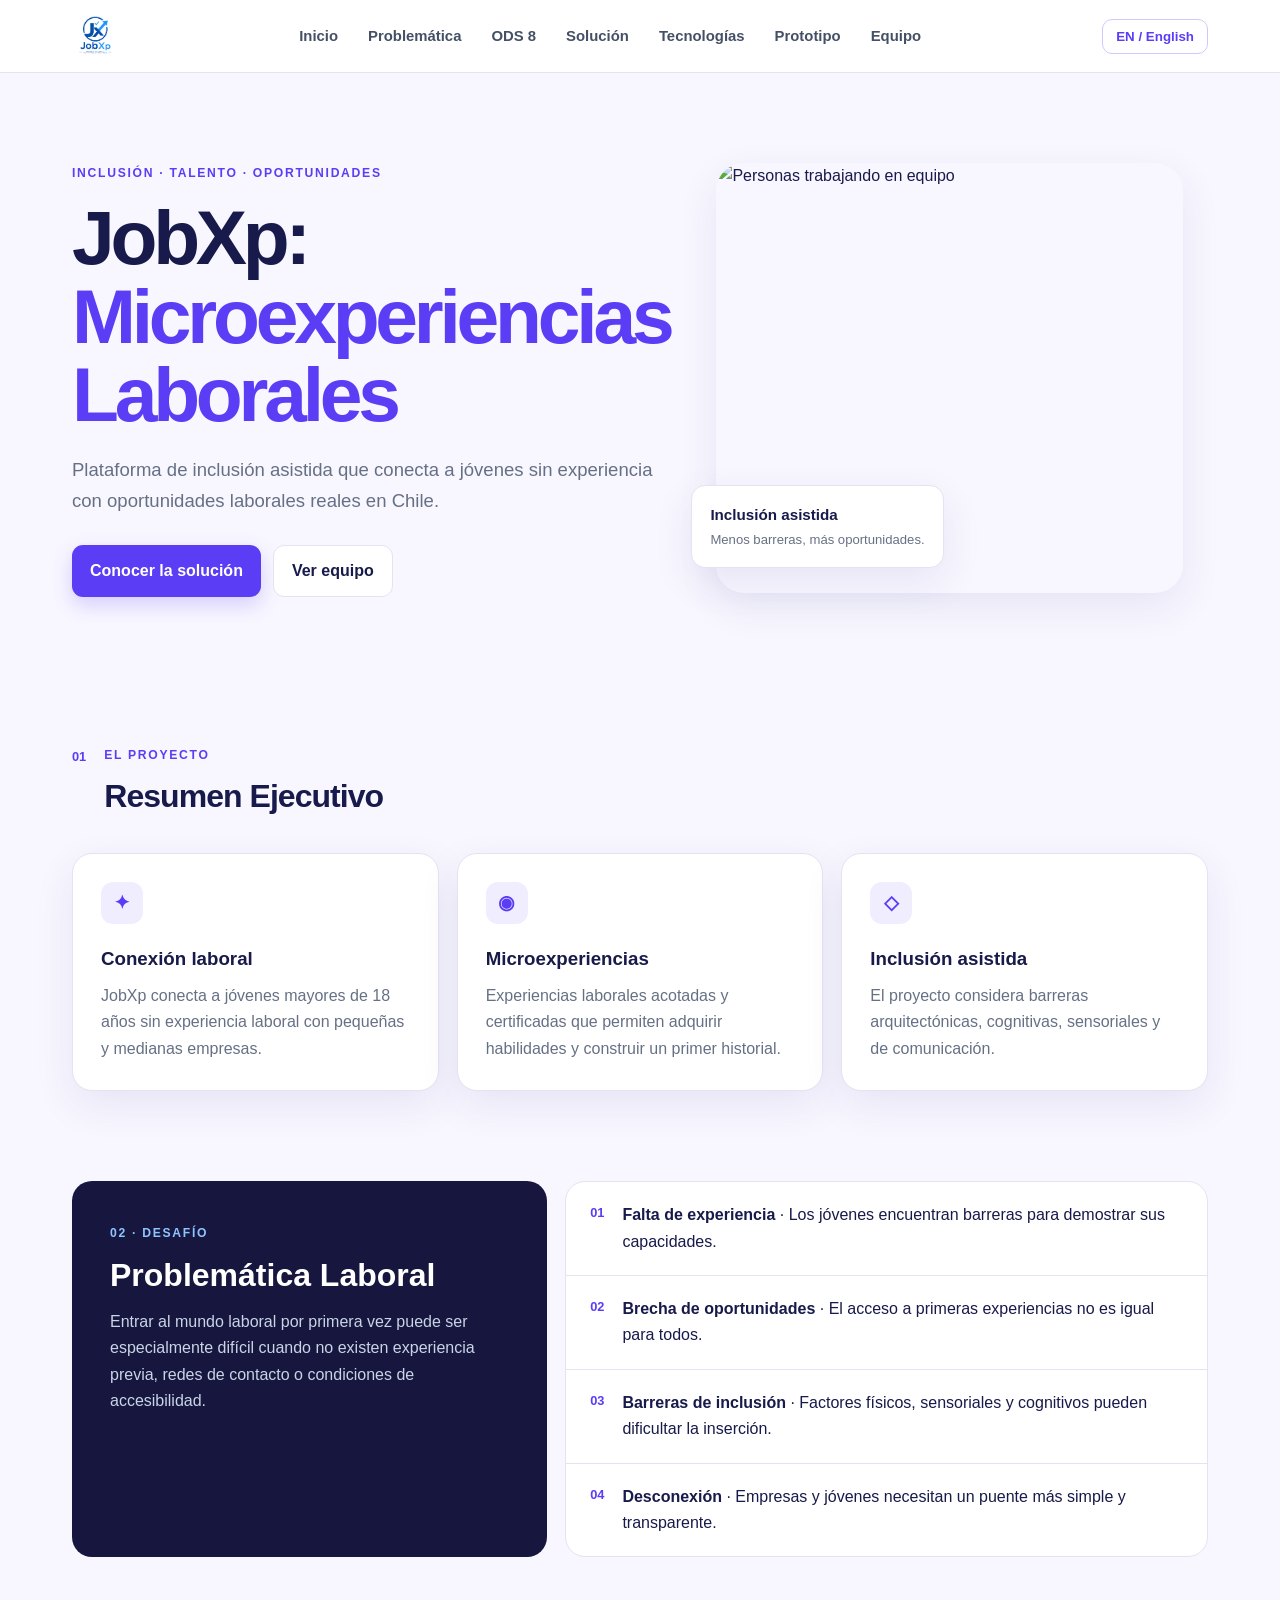
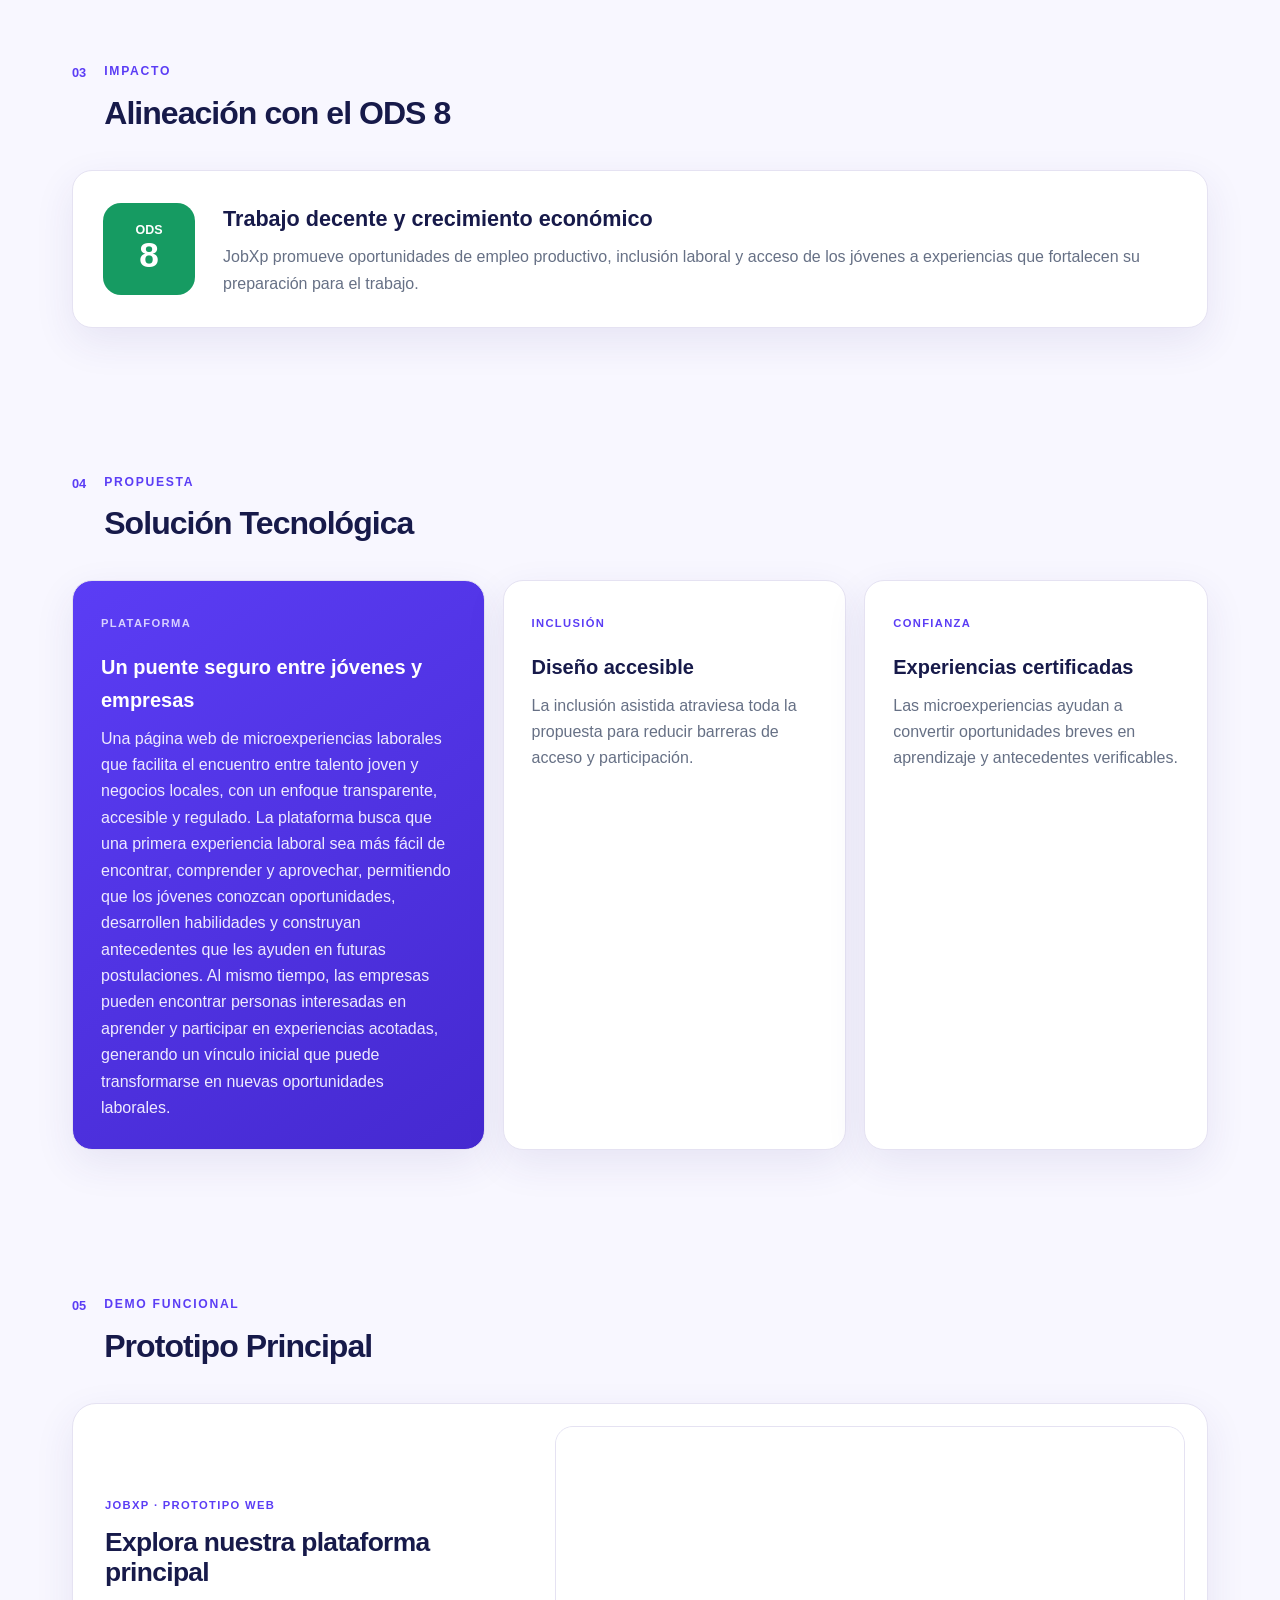
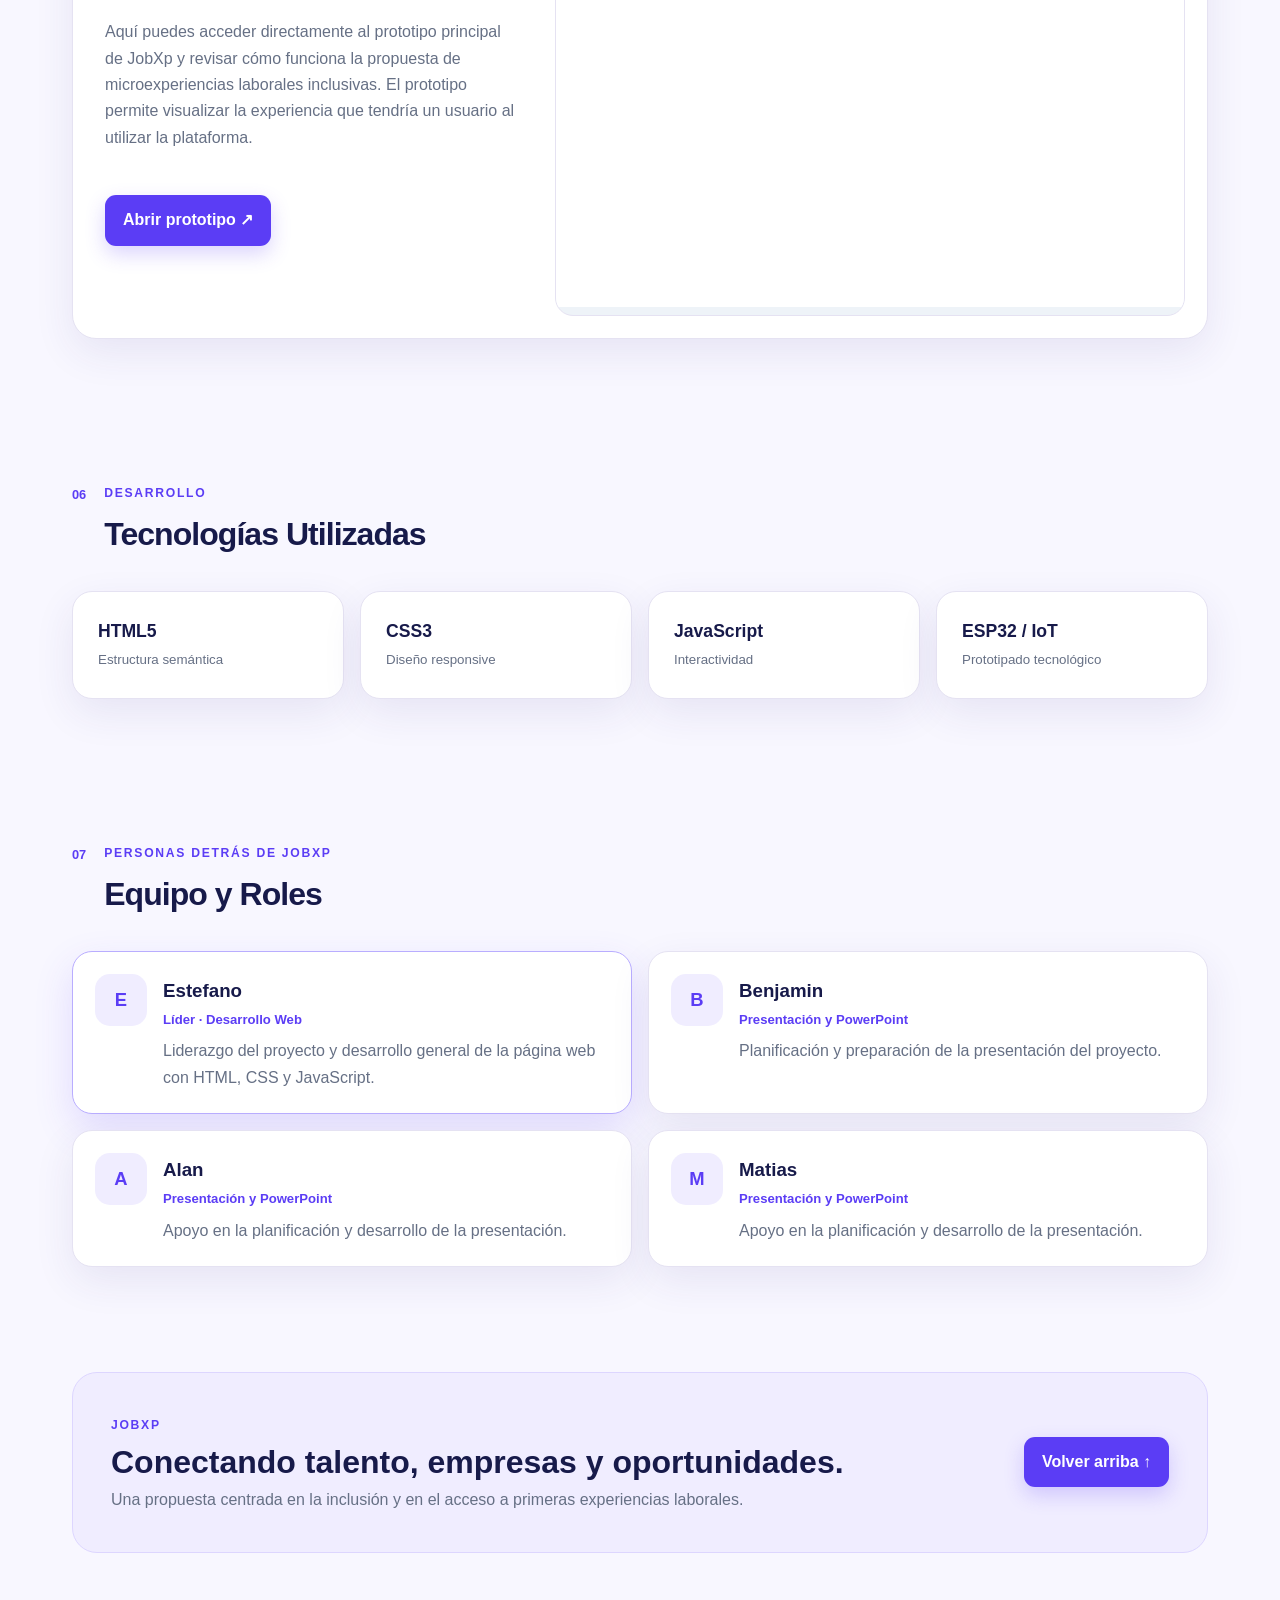
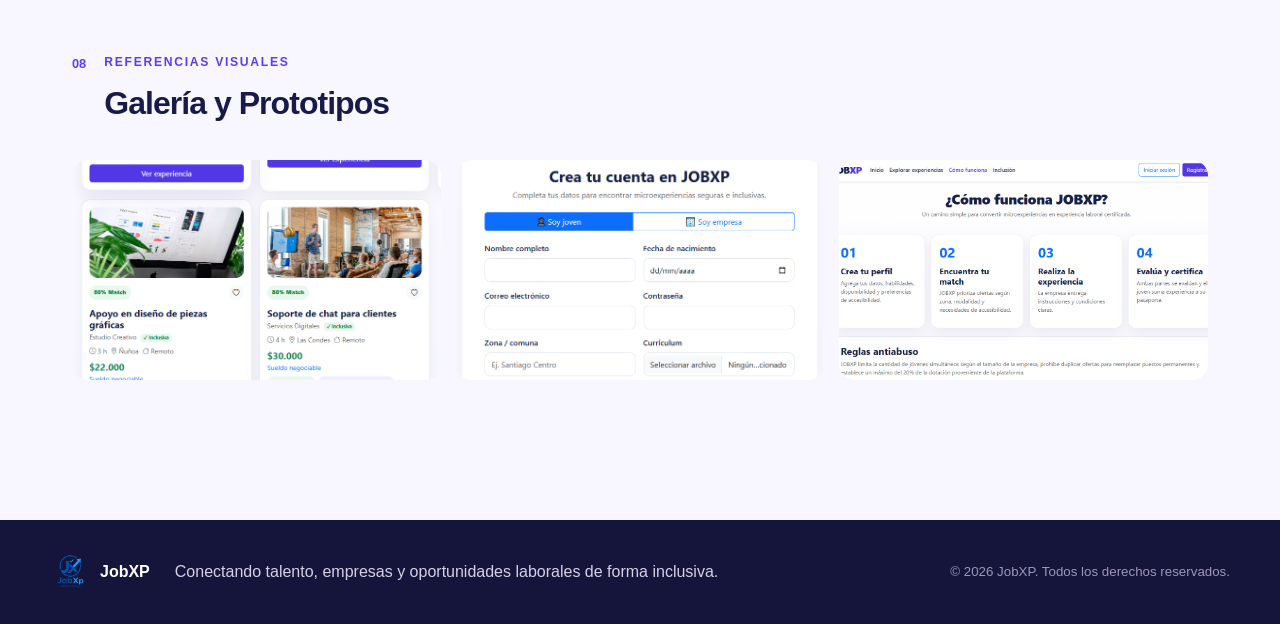
==== commit 40b0d474: "dsdsd" ====
--- a/index.html
+++ b/index.html
@@ -3,45 +3,45 @@
 <head>
   <meta charset="UTF-8">
   <meta name="viewport" content="width=device-width, initial-scale=1.0">
-  <meta name="description" content="JobXp: microexperiencias laborales e inclusión asistida para jóvenes en Chile.">
-  <title>JobXp | Microexperiencias Laborales</title>
+  <meta name="description" content="JobXp: microexperiencias laborales e inclusión asistida para jóvenes en Chile." data-i18n-attr="content" data-i18n-key="meta.description">
+  <title data-i18n-key="meta.title">JobXp | Microexperiencias Laborales</title>
   <link rel="stylesheet" href="static/css/style.css">
 </head>
 <body>
   <header class="site-header">
     <div class="nav-shell">
-      <a class="brand" href="#inicio" aria-label="JobXp inicio">
-        <img src="static/images/Logo.png" alt="Logo JobXp">
+      <a class="brand" href="#inicio" aria-label="JobXp inicio" data-i18n-attr="aria-label" data-i18n-key="brand.home">
+        <img src="static/images/Logo.png" alt="Logo JobXp" data-i18n-attr="alt" data-i18n-key="img.logo">
       </a>
-      <nav class="main-nav" aria-label="Navegación principal">
-        <a href="#inicio">Inicio</a>
-        <a href="#problematica">Problemática</a>
-        <a href="#ods">ODS 8</a>
-        <a href="#solucion">Solución</a>
-        <a href="#tecnologias">Tecnologías</a>
-        <a href="#prototipo">Prototipo</a>
-        <a href="#equipo">Equipo</a>
+      <nav class="main-nav" aria-label="Navegación principal" data-i18n-attr="aria-label" data-i18n-key="nav.label">
+        <a href="#inicio" data-i18n="nav.home">Inicio</a>
+        <a href="#problematica" data-i18n="nav.problem">Problemática</a>
+        <a href="#ods" data-i18n="nav.ods">ODS 8</a>
+        <a href="#solucion" data-i18n="nav.solution">Solución</a>
+        <a href="#tecnologias" data-i18n="nav.tech">Tecnologías</a>
+        <a href="#prototipo" data-i18n="nav.prototype">Prototipo</a>
+        <a href="#equipo" data-i18n="nav.team">Equipo</a>
       </nav>
-      <button class="lang-btn" id="langBtn" type="button">EN / English</button>
+      <button class="lang-btn" id="langBtn" type="button" aria-label="Cambiar idioma">EN / English</button>
     </div>
   </header>
 
   <main>
     <section class="hero" id="inicio">
       <div class="hero-copy">
-        <span class="eyebrow">INCLUSIÓN · TALENTO · OPORTUNIDADES</span>
-        <h1>JobXp: <span>Microexperiencias Laborales</span></h1>
-        <p>Plataforma de inclusión asistida que conecta a jóvenes sin experiencia con oportunidades laborales reales en Chile.</p>
+        <span class="eyebrow" data-i18n="hero.eyebrow">INCLUSIÓN · TALENTO · OPORTUNIDADES</span>
+        <h1 data-i18n-html="hero.title">JobXp: <span>Microexperiencias Laborales</span></h1>
+        <p data-i18n="hero.desc">Plataforma de inclusión asistida que conecta a jóvenes sin experiencia con oportunidades laborales reales en Chile.</p>
         <div class="hero-actions">
-          <a class="primary-btn" href="#solucion">Conocer la solución</a>
-          <a class="secondary-btn" href="#equipo">Ver equipo</a>
+          <a class="primary-btn" href="#solucion" data-i18n="hero.cta1">Conocer la solución</a>
+          <a class="secondary-btn" href="#equipo" data-i18n="hero.cta2">Ver equipo</a>
         </div>
       </div>
       <div class="hero-visual">
-        <img src="https://images.unsplash.com/photo-1522071820081-009f0129c71c?auto=format&fit=crop&w=1200&q=85" alt="Personas trabajando en equipo">
+        <img src="https://images.unsplash.com/photo-1522071820081-009f0129c71c?auto=format&fit=crop&w=1200&q=85" alt="Personas trabajando en equipo" data-i18n-attr="alt" data-i18n-key="img.team">
         <div class="floating-card">
-          <strong>Inclusión asistida</strong>
-          <span>Menos barreras, más oportunidades.</span>
+          <strong data-i18n="hero.cardTitle">Inclusión asistida</strong>
+          <span data-i18n="hero.cardDesc">Menos barreras, más oportunidades.</span>
         </div>
       </div>
     </section>
@@ -50,40 +50,40 @@
       <div class="section-heading">
         <span class="section-number">01</span>
         <div>
-          <span class="eyebrow">EL PROYECTO</span>
-          <h2>Resumen Ejecutivo</h2>
+          <span class="eyebrow" data-i18n="summary.eyebrow">EL PROYECTO</span>
+          <h2 data-i18n="summary.title">Resumen Ejecutivo</h2>
         </div>
       </div>
       <div class="feature-grid">
         <article class="feature-card">
           <div class="icon">✦</div>
-          <h3>Conexión laboral</h3>
-          <p>JobXp conecta a jóvenes mayores de 18 años sin experiencia laboral con pequeñas y medianas empresas.</p>
+          <h3 data-i18n="summary.card1.title">Conexión laboral</h3>
+          <p data-i18n="summary.card1.desc">JobXp conecta a jóvenes mayores de 18 años sin experiencia laboral con pequeñas y medianas empresas.</p>
         </article>
         <article class="feature-card">
           <div class="icon">◉</div>
-          <h3>Microexperiencias</h3>
-          <p>Experiencias laborales acotadas y certificadas que permiten adquirir habilidades y construir un primer historial.</p>
+          <h3 data-i18n="summary.card2.title">Microexperiencias</h3>
+          <p data-i18n="summary.card2.desc">Experiencias laborales acotadas y certificadas que permiten adquirir habilidades y construir un primer historial.</p>
         </article>
         <article class="feature-card">
           <div class="icon">◇</div>
-          <h3>Inclusión asistida</h3>
-          <p>El proyecto considera barreras arquitectónicas, cognitivas, sensoriales y de comunicación.</p>
+          <h3 data-i18n="summary.card3.title">Inclusión asistida</h3>
+          <p data-i18n="summary.card3.desc">El proyecto considera barreras arquitectónicas, cognitivas, sensoriales y de comunicación.</p>
         </article>
       </div>
     </section>
 
     <section class="split-section" id="problematica">
       <div class="panel dark-panel">
-        <span class="eyebrow">02 · DESAFÍO</span>
-        <h2>Problemática Laboral</h2>
-        <p>Entrar al mundo laboral por primera vez puede ser especialmente difícil cuando no existen experiencia previa, redes de contacto o condiciones de accesibilidad.</p>
+        <span class="eyebrow" data-i18n="problem.eyebrow">02 · DESAFÍO</span>
+        <h2 data-i18n="problem.title">Problemática Laboral</h2>
+        <p data-i18n="problem.desc">Entrar al mundo laboral por primera vez puede ser especialmente difícil cuando no existen experiencia previa, redes de contacto o condiciones de accesibilidad.</p>
       </div>
       <div class="problem-list">
-        <div><b>01</b><span><strong>Falta de experiencia</strong> · Los jóvenes encuentran barreras para demostrar sus capacidades.</span></div>
-        <div><b>02</b><span><strong>Brecha de oportunidades</strong> · El acceso a primeras experiencias no es igual para todos.</span></div>
-        <div><b>03</b><span><strong>Barreras de inclusión</strong> · Factores físicos, sensoriales y cognitivos pueden dificultar la inserción.</span></div>
-        <div><b>04</b><span><strong>Desconexión</strong> · Empresas y jóvenes necesitan un puente más simple y transparente.</span></div>
+        <div><b>01</b><span><strong data-i18n="problem.item1.title">Falta de experiencia</strong><span data-i18n="problem.item1.desc"> · Los jóvenes encuentran barreras para demostrar sus capacidades.</span></span></div>
+        <div><b>02</b><span><strong data-i18n="problem.item2.title">Brecha de oportunidades</strong><span data-i18n="problem.item2.desc"> · El acceso a primeras experiencias no es igual para todos.</span></span></div>
+        <div><b>03</b><span><strong data-i18n="problem.item3.title">Barreras de inclusión</strong><span data-i18n="problem.item3.desc"> · Factores físicos, sensoriales y cognitivos pueden dificultar la inserción.</span></span></div>
+        <div><b>04</b><span><strong data-i18n="problem.item4.title">Desconexión</strong><span data-i18n="problem.item4.desc"> · Empresas y jóvenes necesitan un puente más simple y transparente.</span></span></div>
       </div>
     </section>
 
@@ -91,15 +91,15 @@
       <div class="section-heading">
         <span class="section-number">03</span>
         <div>
-          <span class="eyebrow">IMPACTO</span>
-          <h2>Alineación con el ODS 8</h2>
+          <span class="eyebrow" data-i18n="ods.eyebrow">IMPACTO</span>
+          <h2 data-i18n="ods.title">Alineación con el ODS 8</h2>
         </div>
       </div>
       <div class="ods-card">
-        <div class="ods-badge">ODS<br><strong>8</strong></div>
-        <div>
-          <h3>Trabajo decente y crecimiento económico</h3>
-          <p>JobXp promueve oportunidades de empleo productivo, inclusión laboral y acceso de los jóvenes a experiencias que fortalecen su preparación para el trabajo.</p>
+        <div class="ods-badge" data-i18n-html="ods.badge">ODS<br><strong>8</strong></div>
+        <div>
+          <h3 data-i18n="ods.cardTitle">Trabajo decente y crecimiento económico</h3>
+          <p data-i18n="ods.desc">JobXp promueve oportunidades de empleo productivo, inclusión laboral y acceso de los jóvenes a experiencias que fortalecen su preparación para el trabajo.</p>
         </div>
       </div>
     </section>
@@ -108,25 +108,25 @@
       <div class="section-heading">
         <span class="section-number">04</span>
         <div>
-          <span class="eyebrow">PROPUESTA</span>
-          <h2>Solución Tecnológica</h2>
+          <span class="eyebrow" data-i18n="solution.eyebrow">PROPUESTA</span>
+          <h2 data-i18n="solution.title">Solución Tecnológica</h2>
         </div>
       </div>
       <div class="solution-grid">
         <article class="solution-card large">
-          <span class="tag">PLATAFORMA</span>
-          <h3>Un puente seguro entre jóvenes y empresas</h3>
-          <p>Una página web de microexperiencias laborales que facilita el encuentro entre talento joven y negocios locales, con un enfoque transparente, accesible y regulado. La plataforma busca que una primera experiencia laboral sea más fácil de encontrar, comprender y aprovechar, permitiendo que los jóvenes conozcan oportunidades, desarrollen habilidades y construyan antecedentes que les ayuden en futuras postulaciones. Al mismo tiempo, las empresas pueden encontrar personas interesadas en aprender y participar en experiencias acotadas, generando un vínculo inicial que puede transformarse en nuevas oportunidades laborales.</p>
+          <span class="tag" data-i18n="solution.tag">PLATAFORMA</span>
+          <h3 data-i18n="solution.mainTitle">Un puente seguro entre jóvenes y empresas</h3>
+          <p data-i18n="solution.mainDesc">Una página web de microexperiencias laborales que facilita el encuentro entre talento joven y negocios locales, con un enfoque transparente, accesible y regulado. La plataforma busca que una primera experiencia laboral sea más fácil de encontrar, comprender y aprovechar, permitiendo que los jóvenes conozcan oportunidades, desarrollen habilidades y construyan antecedentes que les ayuden en futuras postulaciones. Al mismo tiempo, las empresas pueden encontrar personas interesadas en aprender y participar en experiencias acotadas, generando un vínculo inicial que puede transformarse en nuevas oportunidades laborales.</p>
         </article>
         <article class="solution-card">
-          <span class="tag">INCLUSIÓN</span>
-          <h3>Diseño accesible</h3>
-          <p>La inclusión asistida atraviesa toda la propuesta para reducir barreras de acceso y participación.</p>
+          <span class="tag" data-i18n="solution.inclusionTag">INCLUSIÓN</span>
+          <h3 data-i18n="solution.inclusionTitle">Diseño accesible</h3>
+          <p data-i18n="solution.inclusionDesc">La inclusión asistida atraviesa toda la propuesta para reducir barreras de acceso y participación.</p>
         </article>
         <article class="solution-card">
-          <span class="tag">CONFIANZA</span>
-          <h3>Experiencias certificadas</h3>
-          <p>Las microexperiencias ayudan a convertir oportunidades breves en aprendizaje y antecedentes verificables.</p>
+          <span class="tag" data-i18n="solution.trustTag">CONFIANZA</span>
+          <h3 data-i18n="solution.trustTitle">Experiencias certificadas</h3>
+          <p data-i18n="solution.trustDesc">Las microexperiencias ayudan a convertir oportunidades breves en aprendizaje y antecedentes verificables.</p>
         </article>
       </div>
     </section>
@@ -136,33 +136,30 @@
       <div class="section-heading">
         <span class="section-number">05</span>
         <div>
-          <span class="eyebrow">DEMO FUNCIONAL</span>
-          <h2>Prototipo Principal</h2>
+          <span class="eyebrow" data-i18n="prototype.eyebrow">DEMO FUNCIONAL</span>
+          <h2 data-i18n="prototype.title">Prototipo Principal</h2>
         </div>
       </div>
       <div class="prototype-card">
         <div class="prototype-info">
-          <span class="tag">JOBXP · PROTOTIPO WEB</span>
-          <h3>Explora nuestra plataforma principal</h3>
+          <span class="tag" data-i18n="prototype.tag">JOBXP · PROTOTIPO WEB</span>
+          <h3 data-i18n="prototype.heading">Explora nuestra plataforma principal</h3>
           <p>
-            Aquí puedes acceder directamente al prototipo principal de JobXp y
-            revisar cómo funciona la propuesta de microexperiencias laborales
-            inclusivas. El prototipo permite visualizar la experiencia que
-            tendría un usuario al utilizar la plataforma.
+            <p data-i18n="prototype.desc">Aquí puedes acceder directamente al prototipo principal de JobXp y revisar cómo funciona la propuesta de microexperiencias laborales inclusivas. El prototipo permite visualizar la experiencia que tendría un usuario al utilizar la plataforma.</p>
           </p>
           <a class="primary-btn" href="https://estefanopobletett.github.io/jobxpp/" target="_blank" rel="noopener noreferrer">
-            Abrir prototipo ↗
+            <span data-i18n="prototype.open">Abrir prototipo ↗</span>
           </a>
         </div>
         <div class="prototype-preview">
           <iframe
             src="https://estefanopobletett.github.io/jobxpp/"
-            title="Prototipo principal de JobXp"
+            title="Prototipo principal de JobXp" data-i18n-attr="title" data-i18n-key="prototype.iframeTitle"
             loading="lazy">
           </iframe>
           <div class="preview-fallback">
-            <span>Vista previa del prototipo</span>
-            <a href="https://estefanopobletett.github.io/jobxpp/" target="_blank" rel="noopener noreferrer">Abrir en una pestaña nueva ↗</a>
+            <span data-i18n="prototype.preview">Vista previa del prototipo</span>
+            <a href="https://estefanopobletett.github.io/jobxpp/" target="_blank" rel="noopener noreferrer" data-i18n="prototype.newTab">Abrir en una pestaña nueva ↗</a>
           </div>
         </div>
       </div>
@@ -172,15 +169,15 @@
       <div class="section-heading">
         <span class="section-number">06</span>
         <div>
-          <span class="eyebrow">DESARROLLO</span>
-          <h2>Tecnologías Utilizadas</h2>
+          <span class="eyebrow" data-i18n="tech.eyebrow">DESARROLLO</span>
+          <h2 data-i18n="tech.title">Tecnologías Utilizadas</h2>
         </div>
       </div>
       <div class="tech-grid">
-        <div class="tech-card"><span>HTML5</span><small>Estructura semántica</small></div>
-        <div class="tech-card"><span>CSS3</span><small>Diseño responsive</small></div>
-        <div class="tech-card"><span>JavaScript</span><small>Interactividad</small></div>
-        <div class="tech-card"><span>ESP32 / IoT</span><small>Prototipado tecnológico</small></div>
+        <div class="tech-card"><span>HTML5</span><small data-i18n="tech.html">Estructura semántica</small></div>
+        <div class="tech-card"><span>CSS3</span><small data-i18n="tech.css">Diseño responsive</small></div>
+        <div class="tech-card"><span>JavaScript</span><small data-i18n="tech.js">Interactividad</small></div>
+        <div class="tech-card"><span>ESP32 / IoT</span><small data-i18n="tech.iot">Prototipado tecnológico</small></div>
       </div>
     </section>
 
@@ -188,60 +185,60 @@
       <div class="section-heading">
         <span class="section-number">07</span>
         <div>
-          <span class="eyebrow">PERSONAS DETRÁS DE JOBXP</span>
-          <h2>Equipo y Roles</h2>
+          <span class="eyebrow" data-i18n="team.eyebrow">PERSONAS DETRÁS DE JOBXP</span>
+          <h2 data-i18n="team.title">Equipo y Roles</h2>
         </div>
       </div>
       <div class="team-grid">
         <article class="member leader">
           <div class="avatar">E</div>
-          <div><h3>Estefano</h3><span class="role">Líder · Desarrollo Web</span><p>Liderazgo del proyecto y desarrollo general de la página web con HTML, CSS y JavaScript.</p></div>
+          <div><h3>Estefano</h3><span class="role" data-i18n="team.estefano.role">Líder · Desarrollo Web</span><p data-i18n="team.estefano.desc">Liderazgo del proyecto y desarrollo general de la página web con HTML, CSS y JavaScript.</p></div>
         </article>
         <article class="member">
           <div class="avatar">B</div>
-          <div><h3>Benjamin</h3><span class="role">Presentación y PowerPoint</span><p>Planificación y preparación de la presentación del proyecto.</p></div>
+          <div><h3>Benjamin</h3><span class="role" data-i18n="team.presentation.role">Presentación y PowerPoint</span><p data-i18n="team.benjamin.desc">Planificación y preparación de la presentación del proyecto.</p></div>
         </article>
         <article class="member">
           <div class="avatar">A</div>
-          <div><h3>Alan</h3><span class="role">Presentación y PowerPoint</span><p>Apoyo en la planificación y desarrollo de la presentación.</p></div>
+          <div><h3>Alan</h3><span class="role" data-i18n="team.presentation.role">Presentación y PowerPoint</span><p data-i18n="team.support.desc">Apoyo en la planificación y desarrollo de la presentación.</p></div>
         </article>
         <article class="member">
           <div class="avatar">M</div>
-          <div><h3>Matias</h3><span class="role">Presentación y PowerPoint</span><p>Apoyo en la planificación y desarrollo de la presentación.</p></div>
+          <div><h3>Matias</h3><span class="role" data-i18n="team.presentation.role">Presentación y PowerPoint</span><p data-i18n="team.support.desc">Apoyo en la planificación y desarrollo de la presentación.</p></div>
         </article>
       </div>
     </section>
 
     <section class="final-cta">
       <div>
-        <span class="eyebrow">JOBXP</span>
-        <h2>Conectando talento, empresas y oportunidades.</h2>
-        <p>Una propuesta centrada en la inclusión y en el acceso a primeras experiencias laborales.</p>
-      </div>
-      <a class="primary-btn" href="#inicio">Volver arriba ↑</a>
+        <span class="eyebrow" data-i18n="cta.eyebrow">JOBXP</span>
+        <h2 data-i18n="cta.title">Conectando talento, empresas y oportunidades.</h2>
+        <p data-i18n="cta.desc">Una propuesta centrada en la inclusión y en el acceso a primeras experiencias laborales.</p>
+      </div>
+      <a class="primary-btn" href="#inicio" data-i18n="cta.top">Volver arriba ↑</a>
     </section>
 
     <section class="content-section gallery-section">
       <div class="section-heading">
         <span class="section-number">08</span>
         <div>
-          <span class="eyebrow">REFERENCIAS VISUALES</span>
-          <h2>Galería y Prototipos</h2>
+          <span class="eyebrow" data-i18n="gallery.eyebrow">REFERENCIAS VISUALES</span>
+          <h2 data-i18n="gallery.title">Galería y Prototipos</h2>
         </div>
       </div>
       <div class="gallery">
-        <img src="https://images.unsplash.com/photo-1551836022-d5d88e9218df?auto=format&fit=crop&w=700&q=85" alt="Interfaz y trabajo colaborativo">
-        <img src="https://images.unsplash.com/photo-1581092160607-ee22621dd758?auto=format&fit=crop&w=700&q=85" alt="Prototipado tecnológico">
-        <img src="https://images.unsplash.com/photo-1531403009284-440f080d1e12?auto=format&fit=crop&w=700&q=85" alt="Diseño y planificación">
+        <img src="static/images/image.png" alt="Interfaz y trabajo colaborativo" data-i18n-attr="alt" data-i18n-key="img.collab">
+        <img src="static/images/image (1).png" alt="Prototipado tecnológico" data-i18n-attr="alt" data-i18n-key="img.tech">
+        <img src="static/images/image (2).png" alt="Diseño y planificación" data-i18n-attr="alt" data-i18n-key="img.design">
       </div>
     </section>
   </main>
 
   <footer>
     <div class="footer-inner">
-      <div class="brand footer-brand"><img src="static/images/Logo.png" alt="JobXp"><span>JobXP</span></div>
-      <p>Conectando talento, empresas y oportunidades laborales de forma inclusiva.</p>
-      <small>© 2026 JobXP. Todos los derechos reservados.</small>
+      <div class="brand footer-brand"><img src="static/images/Logo.png" alt="JobXp" data-i18n-attr="alt" data-i18n-key="img.logo"><span>JobXP</span></div>
+      <p data-i18n="footer.desc">Conectando talento, empresas y oportunidades laborales de forma inclusiva.</p>
+      <small data-i18n="footer.copy">© 2026 JobXP. Todos los derechos reservados.</small>
     </div>
   </footer>
 
--- a/static/css/style.css
+++ b/static/css/style.css
@@ -1,7 +1,7 @@
 :root{
-  --blue:#0a66c2;--blue-dark:#084b8f;--ink:#172033;--muted:#667085;--bg:#f4f7fb;
-  --card:#fff;--line:#e4e9f0;--soft:#eaf3ff;--dark:#10233f;--radius:20px;
-  --shadow:0 14px 40px rgba(16,35,63,.08);
+  --blue:#5b3df5;--blue-dark:#4529d0;--ink:#171a4a;--muted:#667085;--bg:#f8f7ff;
+  --card:#fff;--line:#e5e2f2;--soft:#f0edff;--dark:#17163f;--radius:20px;
+  --shadow:0 14px 40px rgba(52,39,130,.09);
 }
 *{box-sizing:border-box}
 html{scroll-behavior:smooth}
@@ -15,7 +15,7 @@
 .main-nav::-webkit-scrollbar{display:none}
 .main-nav a{white-space:nowrap;padding:10px 13px;border-radius:10px;font-size:.93rem;font-weight:650;color:#445066;transition:.2s}
 .main-nav a:hover{color:var(--blue);background:var(--soft)}
-.lang-btn{border:1px solid #cbd5e1;background:#fff;color:var(--blue);border-radius:10px;padding:9px 13px;font-weight:700;cursor:pointer;white-space:nowrap}
+.lang-btn{border:1px solid #cfc8ff;background:#fff;color:var(--blue);border-radius:10px;padding:9px 13px;font-weight:700;cursor:pointer;white-space:nowrap}
 main{max-width:1180px;margin:auto;padding:28px 22px 70px}
 .hero{display:grid;grid-template-columns:1.05fr .95fr;gap:46px;align-items:center;padding:58px 0 74px}
 .eyebrow{display:inline-block;color:var(--blue);font-size:.76rem;letter-spacing:.14em;font-weight:800}
@@ -24,7 +24,7 @@
 .hero p{max-width:650px;color:var(--muted);font-size:1.16rem;margin:0 0 28px}
 .hero-actions{display:flex;gap:12px;flex-wrap:wrap}
 .primary-btn,.secondary-btn{display:inline-flex;align-items:center;justify-content:center;padding:12px 18px;border-radius:11px;font-weight:750;transition:.2s}
-.primary-btn{background:var(--blue);color:#fff;box-shadow:0 8px 20px rgba(10,102,194,.22)}
+.primary-btn{background:var(--blue);color:#fff;box-shadow:0 8px 20px rgba(91,61,245,.22)}
 .primary-btn:hover{background:var(--blue-dark);transform:translateY(-2px)}
 .secondary-btn{background:#fff;border:1px solid var(--line);color:var(--ink)}
 .hero-visual{position:relative}.hero-visual>img{width:100%;height:430px;object-fit:cover;border-radius:28px;box-shadow:var(--shadow)}
@@ -37,12 +37,12 @@
 .feature-card{padding:28px}.icon{width:42px;height:42px;border-radius:12px;background:var(--soft);color:var(--blue);display:grid;place-items:center;font-size:1.2rem;font-weight:900}.feature-card h3{margin:20px 0 8px}.feature-card p,.solution-card p,.member p,.ods-card p{margin:0;color:var(--muted)}
 .split-section{display:grid;grid-template-columns:.85fr 1.15fr;gap:18px;margin:20px 0 30px}.panel{border-radius:var(--radius);padding:38px}.dark-panel{background:var(--dark);color:#fff}.dark-panel .eyebrow{color:#8fc5ff}.dark-panel h2{font-size:2rem;line-height:1.1;margin:12px 0}.dark-panel p{color:#c9d5e6}.problem-list{background:#fff;border:1px solid var(--line);border-radius:var(--radius);overflow:hidden}.problem-list div{display:flex;gap:18px;padding:20px 24px;border-bottom:1px solid var(--line)}.problem-list div:last-child{border:0}.problem-list b{color:var(--blue);font-size:.8rem}
 .ods-card{padding:30px;display:flex;align-items:center;gap:28px}.ods-badge{width:92px;height:92px;flex:none;border-radius:18px;background:#169b62;color:#fff;display:grid;place-content:center;text-align:center;font-size:.78rem;font-weight:700;line-height:1.05}.ods-badge strong{font-size:2.2rem}.ods-card h3{margin:0 0 8px;font-size:1.35rem}
-.solution-grid{display:grid;grid-template-columns:1.2fr 1fr 1fr;gap:18px}.solution-card{padding:28px}.solution-card.large{background:linear-gradient(145deg,#0a66c2,#084b8f);color:#fff}.solution-card.large p{color:#dcecff}.tag{font-size:.7rem;font-weight:900;letter-spacing:.12em;color:var(--blue)}.large .tag{color:#a9d3ff}.solution-card h3{margin:15px 0 9px;font-size:1.25rem}
+.solution-grid{display:grid;grid-template-columns:1.2fr 1fr 1fr;gap:18px}.solution-card{padding:28px}.solution-card.large{background:linear-gradient(145deg,#5b3df5,#4529d0);color:#fff}.solution-card.large p{color:#eeeaff}.tag{font-size:.7rem;font-weight:900;letter-spacing:.12em;color:var(--blue)}.large .tag{color:#d7d0ff}.solution-card h3{margin:15px 0 9px;font-size:1.25rem}
 .tech-grid{display:grid;grid-template-columns:repeat(4,1fr);gap:16px}.tech-card{padding:25px}.tech-card span{display:block;font-weight:850;font-size:1.1rem}.tech-card small{color:var(--muted)}
-.team-grid{display:grid;grid-template-columns:repeat(2,1fr);gap:16px}.member{padding:22px;display:flex;gap:16px;align-items:flex-start}.member.leader{border-color:#9bc7f5;box-shadow:0 15px 38px rgba(10,102,194,.13)}.avatar{width:52px;height:52px;flex:none;border-radius:15px;background:var(--soft);color:var(--blue);display:grid;place-items:center;font-weight:900;font-size:1.15rem}.member h3{margin:2px 0 0}.role{display:block;color:var(--blue);font-size:.82rem;font-weight:800;margin:2px 0 8px}
-.final-cta{margin:35px 0 25px;padding:38px;border-radius:25px;background:#e8f3ff;border:1px solid #cfe5fb;display:flex;justify-content:space-between;align-items:center;gap:25px}.final-cta h2{margin:7px 0 6px;font-size:2rem;line-height:1.15}.final-cta p{margin:0;color:var(--muted)}
+.team-grid{display:grid;grid-template-columns:repeat(2,1fr);gap:16px}.member{padding:22px;display:flex;gap:16px;align-items:flex-start}.member.leader{border-color:#b9adff;box-shadow:0 15px 38px rgba(91,61,245,.15)}.avatar{width:52px;height:52px;flex:none;border-radius:15px;background:var(--soft);color:var(--blue);display:grid;place-items:center;font-weight:900;font-size:1.15rem}.member h3{margin:2px 0 0}.role{display:block;color:var(--blue);font-size:.82rem;font-weight:800;margin:2px 0 8px}
+.final-cta{margin:35px 0 25px;padding:38px;border-radius:25px;background:#f0edff;border:1px solid #ddd6ff;display:flex;justify-content:space-between;align-items:center;gap:25px}.final-cta h2{margin:7px 0 6px;font-size:2rem;line-height:1.15}.final-cta p{margin:0;color:var(--muted)}
 .gallery{display:grid;grid-template-columns:repeat(3,1fr);gap:15px}.gallery img{height:220px;width:100%;object-fit:cover;border-radius:16px}
-footer{background:#0d1b2e;color:#c8d2df;padding:32px 22px}.footer-inner{max-width:1180px;margin:auto;display:flex;align-items:center;gap:25px;flex-wrap:wrap}.footer-brand{color:#fff;gap:10px;font-weight:850}.footer-brand img{height:40px}.footer-inner p{margin:0;flex:1}.footer-inner small{color:#8291a5}
+footer{background:#15143b;color:#d5d2e5;padding:32px 22px}.footer-inner{max-width:1180px;margin:auto;display:flex;align-items:center;gap:25px;flex-wrap:wrap}.footer-brand{color:#fff;gap:10px;font-weight:850}.footer-brand img{height:40px}.footer-inner p{margin:0;flex:1}.footer-inner small{color:#9c98b7}
 @media(max-width:900px){
   .nav-shell{gap:12px}.main-nav{justify-content:flex-start}.main-nav a{padding:9px 8px;font-size:.86rem}
   .hero{grid-template-columns:1fr;padding:38px 0 55px}.hero-visual>img{height:350px}
